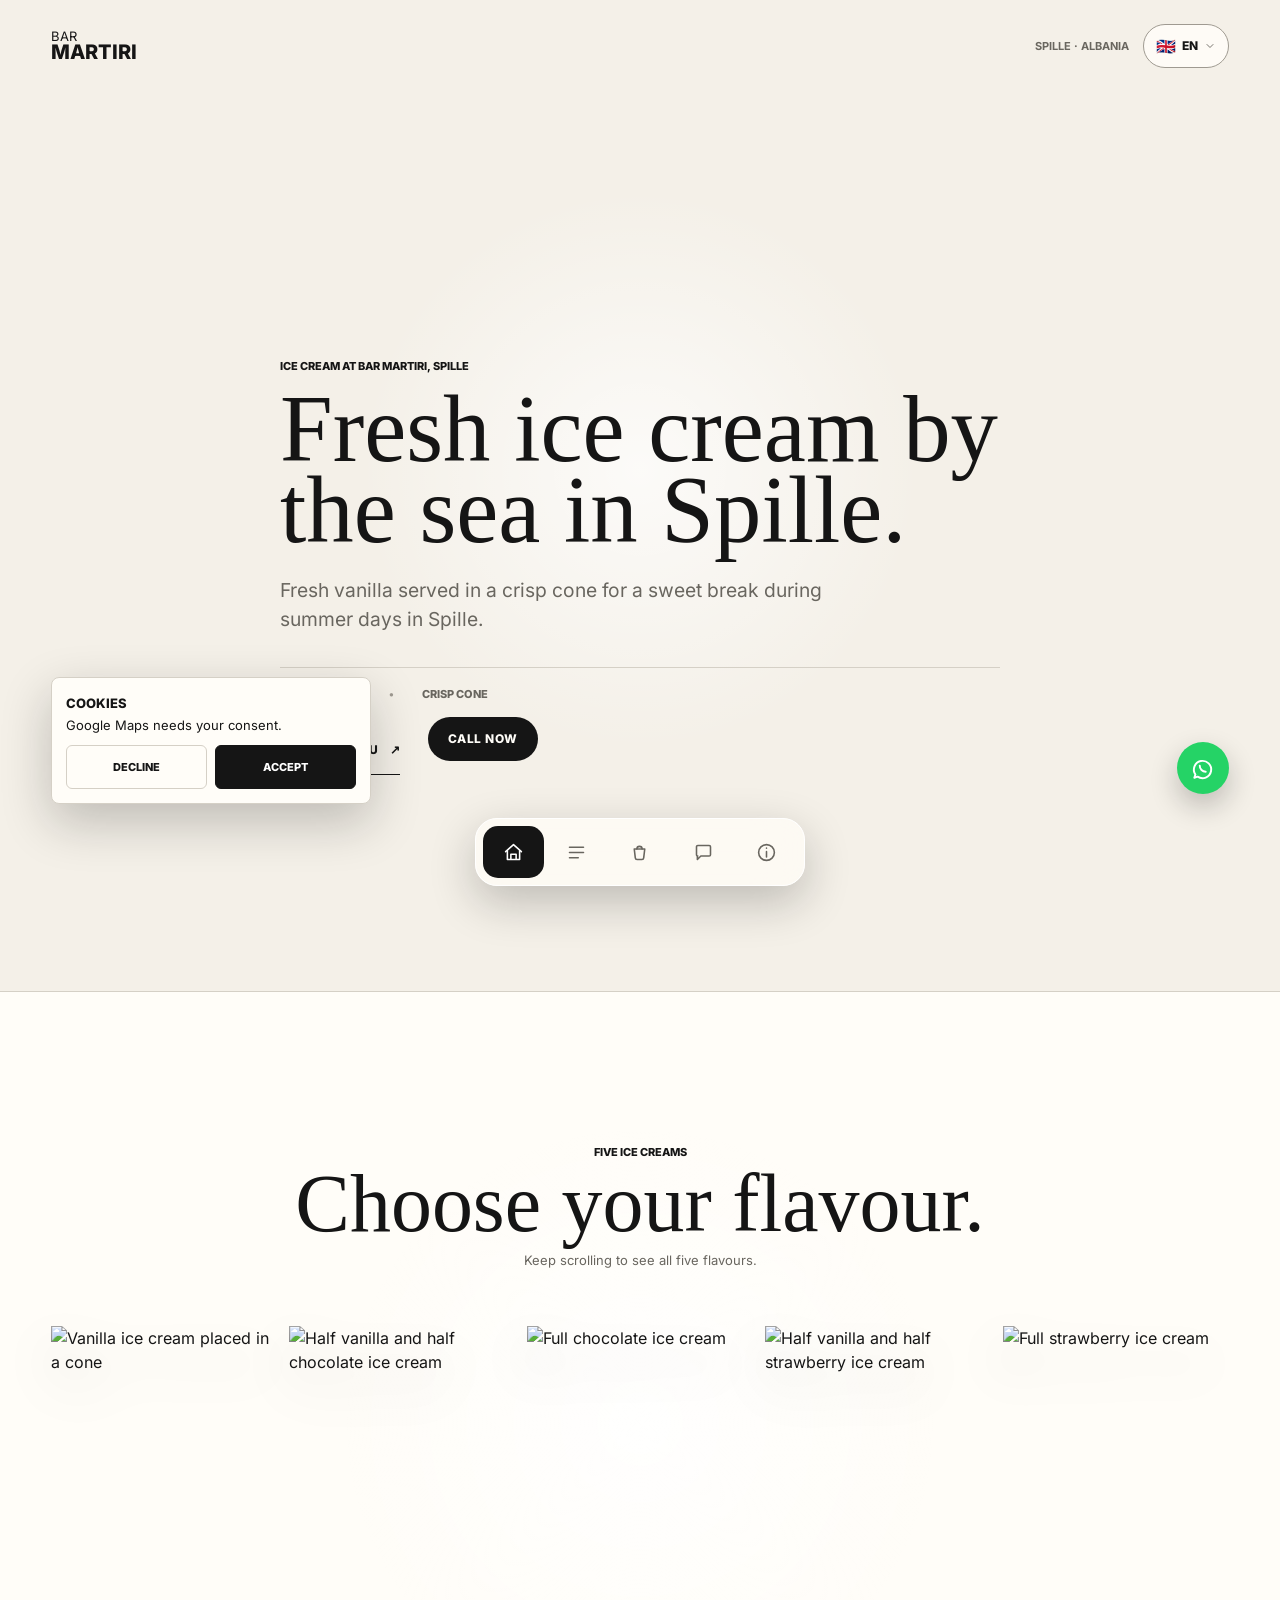
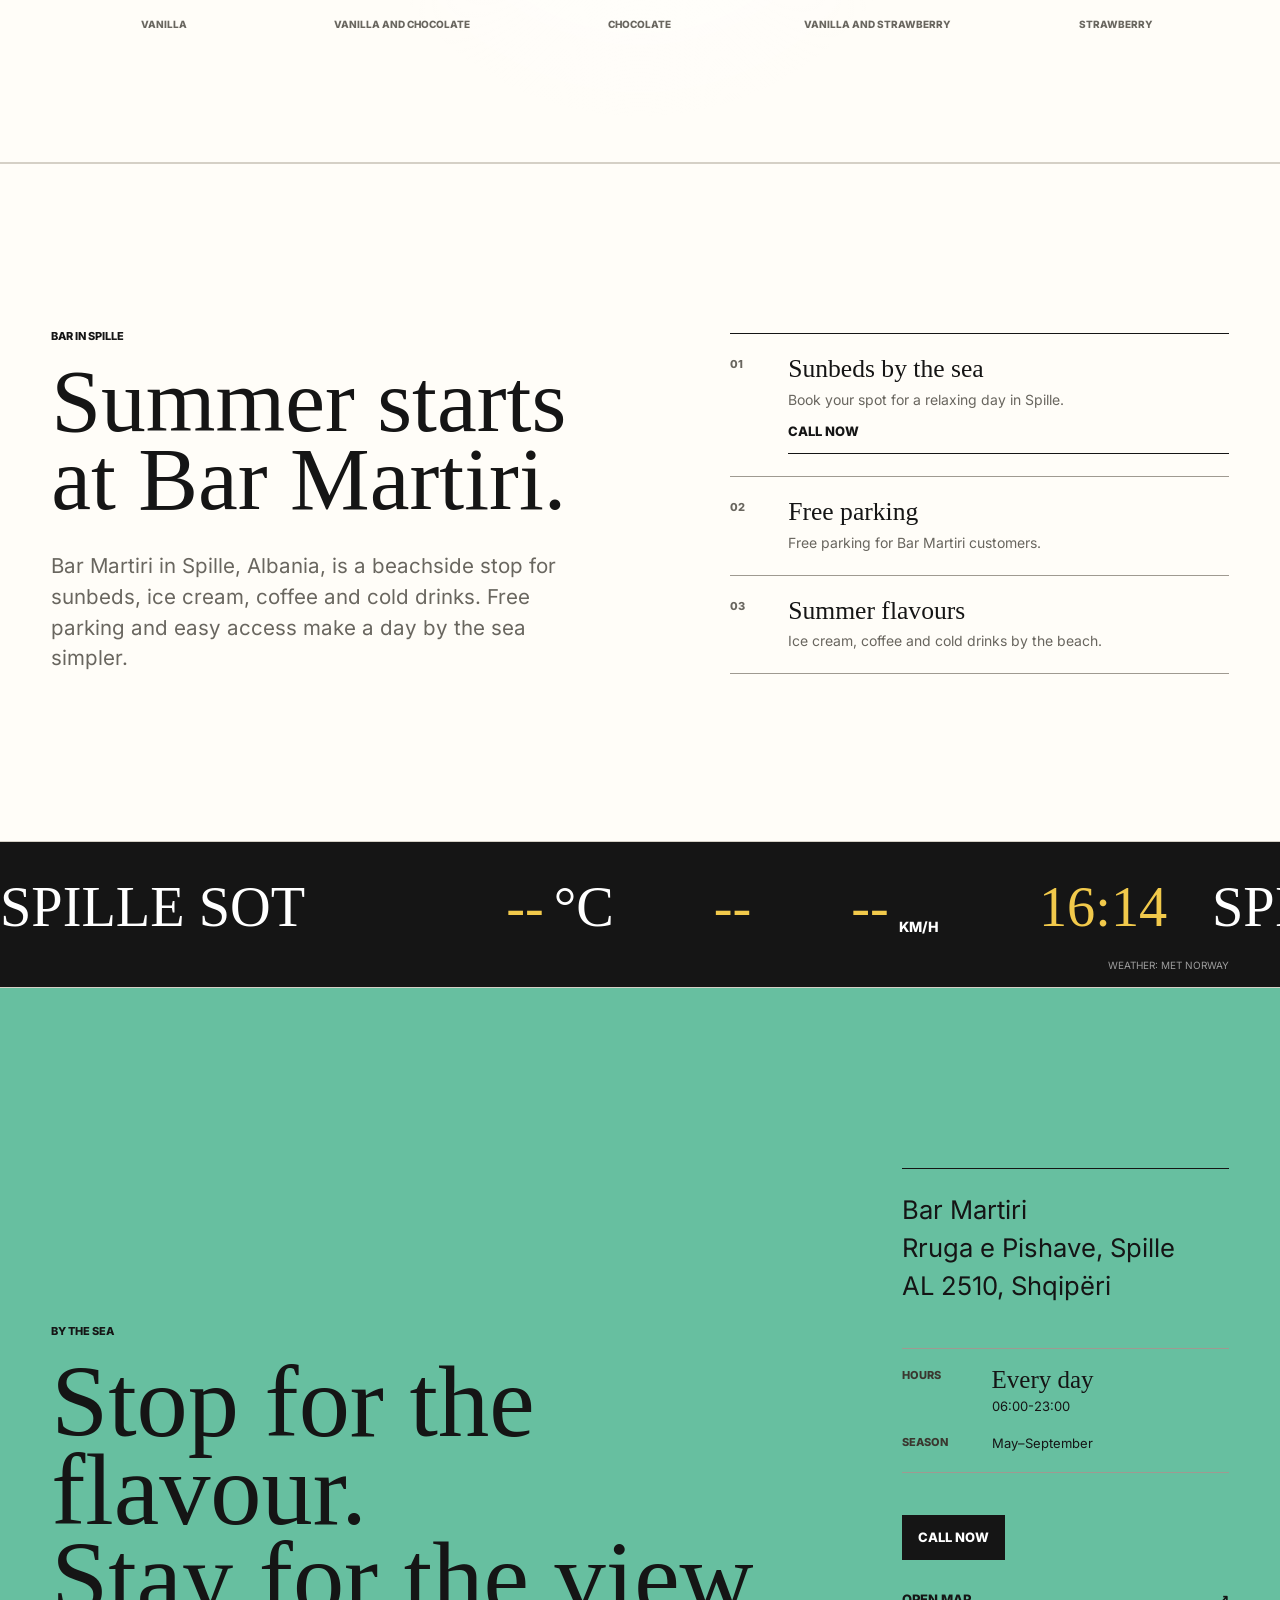
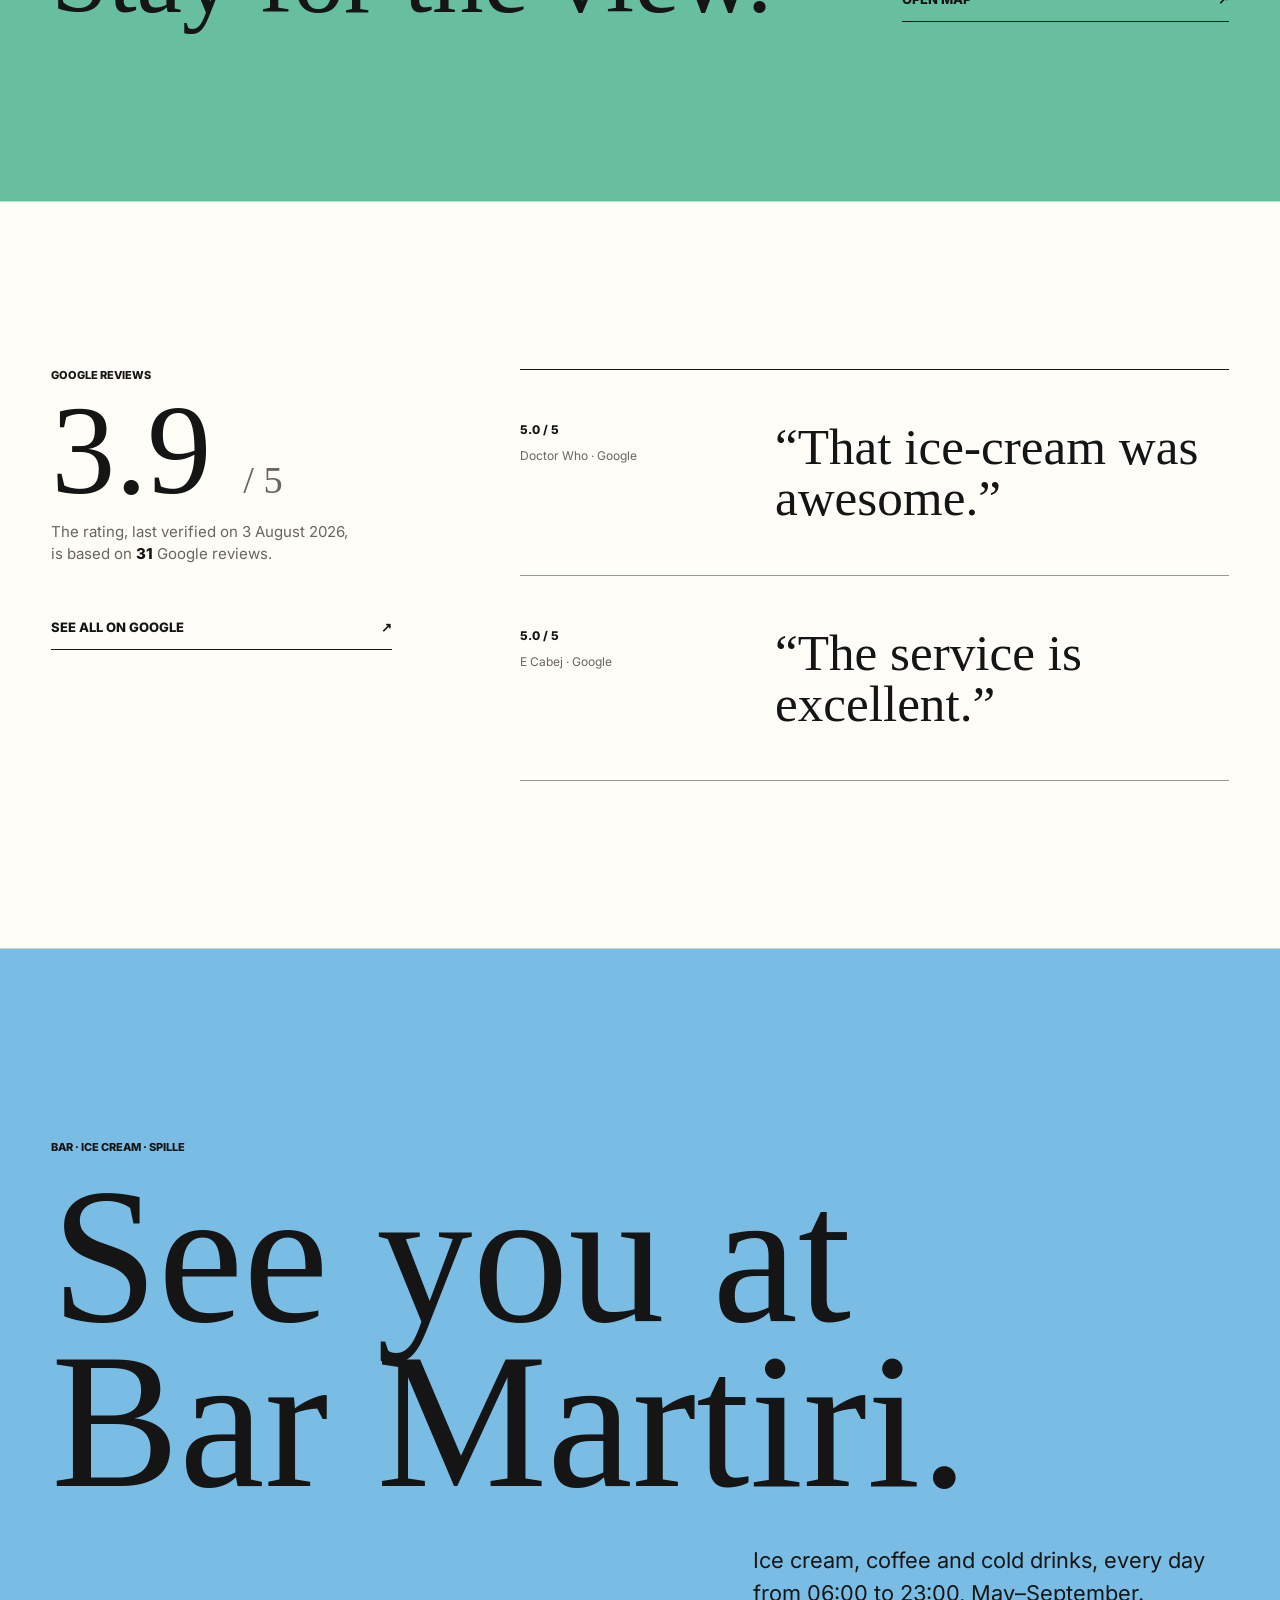
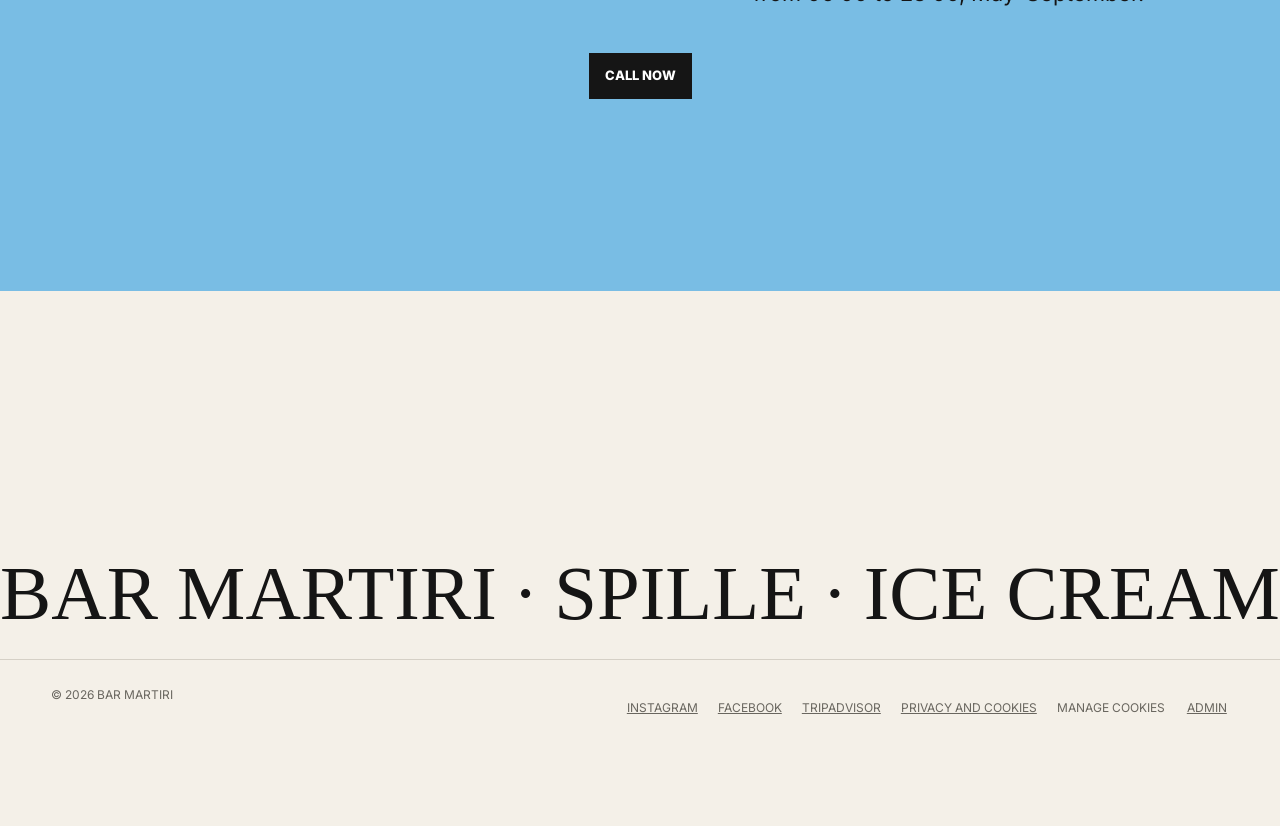
==== en/index.html @ a8c9988c "Name the place in the H1, keep your place on language switch, ship Inter Four small things, one of t" ====
<!doctype html>
<html lang="en-GB" data-initial-language="en">
  <head>
    <base href="/">
    <meta charset="utf-8">
    <meta name="viewport" content="width=device-width, initial-scale=1">
    <meta name="theme-color" content="#f4f0e8">
    <meta name="color-scheme" content="light">
    <link rel="icon" href="/favicon.ico" sizes="48x48">
    <link rel="icon" href="assets/optimized/favicon-96.png" type="image/png" sizes="96x96">
    <link rel="apple-touch-icon" href="assets/optimized/apple-touch-icon.png">
    <link rel="manifest" href="/manifest.json">
    <meta name="mobile-web-app-capable" content="yes">
    <meta name="apple-mobile-web-app-capable" content="yes">
    <meta name="apple-mobile-web-app-status-bar-style" content="default">
    <meta name="apple-mobile-web-app-title" content="Bar Martiri">
    <link rel="preconnect" href="https://uctomzwdnfldhoipzepp.supabase.co" crossorigin>
    <link rel="dns-prefetch" href="//uctomzwdnfldhoipzepp.supabase.co">
    <meta
      name="description"
      content="Bar Martiri in Spille, Albania: sunbeds, free parking, ice cream, coffee and cold drinks by the sea."
    >
    <meta name="robots" content="index, follow, max-image-preview:large, max-snippet:-1, max-video-preview:-1">
    <meta name="googlebot" content="index, follow, max-image-preview:large, max-snippet:-1, max-video-preview:-1">
    <meta name="google-site-verification" content="CBHHMRCadehWa9si7RLHZfeMc-aPTDZhX7TYjbivHIA">
    <meta name="geo.placename" content="Spille, Shqipëri">
    <meta name="geo.position" content="41.096561;19.458296">
    <meta name="ICBM" content="41.096561, 19.458296">
    <link rel="canonical" href="https://www.barmartiri.com/en/">
    <link rel="alternate" hreflang="sq-AL" href="https://www.barmartiri.com/">
    <link rel="alternate" hreflang="it-IT" href="https://www.barmartiri.com/it/">
    <link rel="alternate" hreflang="en-GB" href="https://www.barmartiri.com/en/">
    <link rel="alternate" hreflang="x-default" href="https://www.barmartiri.com/">

    <meta property="og:type" content="website">
    <meta property="og:locale" content="en_GB">
    <meta property="og:locale:alternate" content="sq_AL">
    <meta property="og:locale:alternate" content="it_IT">
    <meta property="og:site_name" content="Bar Martiri">
    <meta property="og:title" content="Bar Martiri Spille | Ice Cream & Sunbeds by the Sea">
    <meta
      property="og:description"
      content="Sunbeds, free parking, ice cream, coffee and cold drinks by the sea in Spille, Albania."
    >
    <meta property="og:url" content="https://www.barmartiri.com/en/">
    <meta property="og:image" content="https://www.barmartiri.com/assets/optimized/bar-martiri-spille-social.jpg">
    <meta property="og:image:width" content="1200">
    <meta property="og:image:height" content="630">
    <meta property="og:image:alt" content="Bar Martiri in Spille, Albania">
    <meta name="twitter:card" content="summary_large_image">
    <meta name="twitter:title" content="Bar Martiri Spille | Ice Cream & Sunbeds by the Sea">
    <meta
      name="twitter:description"
      content="Sunbeds, free parking, ice cream, coffee and cold drinks by the sea in Spille, Albania."
    >
    <meta name="twitter:image" content="https://www.barmartiri.com/assets/optimized/bar-martiri-spille-social.jpg">

    <title>Bar Martiri Spille | Ice Cream & Sunbeds by the Sea</title>
    <!-- openingHoursSpecification.validFrom/validThrough cover the beach season; update both dates each year. -->
    <script type="application/ld+json">
      {
        "@context": "https://schema.org",
        "@graph": [
          {
            "@type": "WebSite",
            "@id": "https://www.barmartiri.com/#website",
            "url": "https://www.barmartiri.com/",
            "name": "Bar Martiri",
            "alternateName": "Bar Martiri Spille",
            "inLanguage": "sq-AL",
            "publisher": {
              "@id": "https://www.barmartiri.com/#business"
            }
          },
          {
            "@type": "WebPage",
            "@id": "https://www.barmartiri.com/en/#webpage",
            "url": "https://www.barmartiri.com/en/",
            "name": "Bar Martiri Spille | Ice Cream & Sunbeds by the Sea",
            "description": "Bar Martiri in Spille, Albania: sunbeds, free parking, ice cream, coffee and cold drinks by the sea.",
            "inLanguage": "en-GB",
            "isPartOf": { "@id": "https://www.barmartiri.com/#website" },
            "about": { "@id": "https://www.barmartiri.com/#business" },
            "primaryImageOfPage": {
              "@type": "ImageObject",
              "url": "https://www.barmartiri.com/assets/optimized/bar-martiri-spille-social.jpg",
              "width": 1200,
              "height": 630
            }
          },
          {
            "@type": ["BarOrPub", "IceCreamShop"],
            "@id": "https://www.barmartiri.com/#business",
            "name": "Bar Martiri",
            "alternateName": "Bar Martiri Spille",
            "url": "https://www.barmartiri.com/",
            "description": "Beachside bar in Spille with sunbeds, free parking, ice cream, coffee and cold drinks.",
            "telephone": "+355696116063",
            "menu": "https://www.barmartiri.com/#menu",
            "priceRange": "80–700 ALL",
            "currenciesAccepted": "ALL",
            "servesCuisine": ["Ice Cream","Coffee","Drinks"],
            "image": [
              "https://www.barmartiri.com/assets/optimized/bar-martiri-spille-social.jpg",
              "https://www.barmartiri.com/assets/optimized/ice-cream-cone.webp"
            ],
            "address": {
              "@type": "PostalAddress",
              "streetAddress": "Rruga e Pishave",
              "addressLocality": "Spille",
              "postalCode": "2510",
              "addressCountry": "AL"
            },
            "geo": {
              "@type": "GeoCoordinates",
              "latitude": 41.096561,
              "longitude": 19.458296
            },
            "openingHoursSpecification": {
              "@type": "OpeningHoursSpecification",
              "dayOfWeek": [
                "https://schema.org/Monday",
                "https://schema.org/Tuesday",
                "https://schema.org/Wednesday",
                "https://schema.org/Thursday",
                "https://schema.org/Friday",
                "https://schema.org/Saturday",
                "https://schema.org/Sunday"
              ],
              "opens": "06:00",
              "closes": "23:00",
              "validFrom": "2026-05-01",
              "validThrough": "2026-09-30"
            },
            "hasMap": "https://www.google.com/maps?cid=9586786820905063779",
            "sameAs": [
              "https://www.instagram.com/barmartiri/",
              "https://www.facebook.com/MartiriBeach/",
              "https://www.tripadvisor.com/Restaurant_Review-g19102012-d34595569-Reviews-Bar_Martiri-Spille_Tirana_County.html",
              "https://www.google.com/maps?cid=9586786820905063779"
            ],
            "areaServed": [
              {
                "@type": "Place",
                "name": "Spille, Shqipëri"
              },
              {
                "@type": "Country",
                "name": "Shqipëri"
              }
            ],
            "amenityFeature": [
              {
                "@type": "LocationFeatureSpecification",
                "name": "Sunbeds by the sea",
                "value": true
              },
              {
                "@type": "LocationFeatureSpecification",
                "name": "Free parking",
                "value": true
              },
              {
                "@type": "LocationFeatureSpecification",
                "name": "Easy access from Rruga e Pishave",
                "value": true
              }
            ]
          }
        ]
      }
    </script>
    <link rel="stylesheet" href="styles.css?v=20260824-1">
  </head>
  <body>
    <a class="skip-link" href="/en/#main">Skip to content</a>

    <header class="site-header" aria-label="Site header">
      <a class="wordmark" href="/en/#home" aria-label="Bar Martiri, home page">
        <span>Bar</span>
        <strong>Martiri</strong>
      </a>
      <div class="header-tools">
        <p class="place-mark">Spille · Albania</p>
        <div class="language-switcher" data-language-switcher>
          <button type="button" class="language-toggle" data-language-toggle aria-haspopup="listbox" aria-expanded="false" aria-label="Change language">
            <span class="language-flag" data-language-flag aria-hidden="true"></span>
            <span data-language-code></span>
            <svg class="language-chevron" aria-hidden="true" viewBox="0 0 24 24"><path d="m6 9 6 6 6-6"></path></svg>
          </button>
          <div class="language-menu" data-language-menu role="listbox" hidden>
            <button type="button" role="option" data-language-switch="sq" aria-pressed="true">
              <span class="language-flag" aria-hidden="true">🇦🇱</span>Shqip
            </button>
            <button type="button" role="option" data-language-switch="it" aria-pressed="false">
              <span class="language-flag" aria-hidden="true">🇮🇹</span>Italiano
            </button>
            <button type="button" role="option" data-language-switch="en" aria-pressed="false">
              <span class="language-flag" aria-hidden="true">🇬🇧</span>English
            </button>
          </div>
        </div>
      </div>
    </header>

    <main id="main">
      <section class="hero-section" id="home" aria-labelledby="story-title">
        <div class="hero-copy">
          <p class="eyebrow">Ice cream at Bar Martiri, Spille</p>
          <h1 id="story-title">Fresh ice cream by the sea in Spille.</h1>
          <p class="hero-lede">
            Fresh vanilla served in a crisp cone for a sweet break during summer days in Spille.
          </p>
          <div class="hero-details" aria-label="Ice cream information">
            <span>Served fresh</span>
            <span>Crisp cone</span>
          </div>
          <div class="hero-actions">
            <button class="hero-menu-link" type="button" data-hero-menu>
              View the menu <span aria-hidden="true">↗</span>
            </button>
            <a class="hero-call-link" href="tel:+355696116063">Call now</a>
          </div>
          <figure class="hero-figure" data-hero-photo hidden></figure>
        </div>
      </section>

      <section class="flavor-story" aria-labelledby="flavor-story-title">
        <div class="flavor-stage">
          <header class="flavor-intro">
            <p class="eyebrow">Five ice creams</p>
            <h2 id="flavor-story-title">Choose your flavour.</h2>
            <p>Keep scrolling to see all five flavours.</p>
          </header>

          <div class="flavor-lineup" aria-label="Ice cream flavours">
            <figure class="flavor-card" data-flavor-card>
              <img
                src="assets/optimized/ice-cream-cone.webp"
                alt="Vanilla ice cream placed in a cone"
                width="560"
                height="700"
                loading="lazy"
                decoding="async"
              >
              <figcaption>Vanilla</figcaption>
            </figure>
            <figure class="flavor-card" data-flavor-card>
              <img
                src="assets/optimized/vanilla-chocolate-cone.webp"
                alt="Half vanilla and half chocolate ice cream"
                width="560"
                height="700"
                loading="lazy"
                decoding="async"
              >
              <figcaption>Vanilla and chocolate</figcaption>
            </figure>
            <figure class="flavor-card" data-flavor-card>
              <img
                src="assets/optimized/chocolate-cone.webp"
                alt="Full chocolate ice cream"
                width="560"
                height="700"
                loading="lazy"
                decoding="async"
              >
              <figcaption>Chocolate</figcaption>
            </figure>
            <figure class="flavor-card" data-flavor-card>
              <img
                src="assets/optimized/vanilla-pink-cone.webp"
                alt="Half vanilla and half strawberry ice cream"
                width="560"
                height="700"
                loading="lazy"
                decoding="async"
              >
              <figcaption>Vanilla and strawberry</figcaption>
            </figure>
            <figure class="flavor-card" data-flavor-card>
              <img
                src="assets/optimized/pink-cone.webp"
                alt="Full strawberry ice cream"
                width="560"
                height="700"
                loading="lazy"
                decoding="async"
              >
              <figcaption>Strawberry</figcaption>
            </figure>
          </div>

          <div class="flavor-progress" aria-hidden="true">
            <span data-flavor-progress></span>
          </div>
          <p class="flavor-cue" aria-hidden="true">Keep scrolling</p>
        </div>
      </section>

      <section class="search-intro" aria-labelledby="search-intro-title">
        <div class="search-intro-copy">
          <p class="eyebrow">Bar in Spille</p>
          <h2 id="search-intro-title">Summer starts at Bar Martiri.</h2>
          <p>
            Bar Martiri in Spille, Albania, is a beachside stop for sunbeds, ice cream, coffee and cold drinks. Free parking and easy access make a day by the sea simpler.
          </p>
        </div>
        <ul class="search-intro-features" aria-label="Bar Martiri services">
          <li>
            <span>01</span>
            <div>
              <strong>Sunbeds by the sea</strong>
              <p>Book your spot for a relaxing day in Spille.</p>
              <a class="text-link" href="tel:+355696116063">Call now</a>
              <p class="service-price" data-sunbed-price hidden></p>
            </div>
          </li>
          <li>
            <span>02</span>
            <div>
              <strong>Free parking</strong>
              <p>Free parking for Bar Martiri customers.</p>
            </div>
          </li>
          <li>
            <span>03</span>
            <div>
              <strong>Summer flavours</strong>
              <p>Ice cream, coffee and cold drinks by the beach.</p>
            </div>
          </li>
        </ul>
      </section>

      <section class="spille-today" aria-labelledby="spille-today-title" data-spille-dashboard>
        <svg class="weather-icon-defs" aria-hidden="true">
          <symbol id="weather-icon-sun" viewBox="0 0 24 24">
            <circle cx="12" cy="12" r="4"></circle>
            <path d="M12 2v2M12 20v2M4.93 4.93l1.42 1.42M17.66 17.66l1.41 1.41M2 12h2M20 12h2M4.93 19.07l1.42-1.41M17.66 6.34l1.41-1.41"></path>
          </symbol>
          <symbol id="weather-icon-moon" viewBox="0 0 24 24">
            <path d="M21 12.79A9 9 0 1 1 11.21 3 7 7 0 0 0 21 12.79Z"></path>
          </symbol>
          <symbol id="weather-icon-cloud" viewBox="0 0 24 24">
            <path d="M17.5 19H9a7 7 0 1 1 6.71-9H17.5a4.5 4.5 0 1 1 0 9Z"></path>
          </symbol>
          <symbol id="weather-icon-rain" viewBox="0 0 24 24">
            <path d="M16 13a4 4 0 1 0-1.7-7.6A6 6 0 1 0 6 16h10"></path>
            <path d="m8 19-1 2M12 19l-1 2M16 19l-1 2"></path>
          </symbol>
          <symbol id="weather-icon-storm" viewBox="0 0 24 24">
            <path d="M16 13a4 4 0 1 0-1.7-7.6A6 6 0 1 0 6 16h10"></path>
            <path d="m13 16-3 4h4l-3 3"></path>
          </symbol>
          <symbol id="weather-icon-thermometer" viewBox="0 0 24 24">
            <path d="M14 4a2 2 0 0 0-4 0v8.76a4 4 0 1 0 4 0Z"></path>
            <path d="M12 9v7"></path>
          </symbol>
          <symbol id="weather-icon-wind" viewBox="0 0 24 24">
            <path d="M3 8h10a3 3 0 1 0-3-3M4 12h14a3 3 0 1 1-3 3M3 16h7"></path>
          </symbol>
          <symbol id="weather-icon-sunset" viewBox="0 0 24 24">
            <path d="M12 10V2M4.93 4.93l1.42 1.42M2 12h2M20 12h2M17.66 6.34l1.41-1.41M22 18H2M16 18a4 4 0 0 0-8 0M5 22h14"></path>
          </symbol>
        </svg>
        <h2 class="sr-only" id="spille-today-title">Spille today</h2>
        <p class="sr-only" data-weather-summary aria-live="polite">Loading the latest conditions.</p>
        <div class="weather-ticker" aria-hidden="true">
          <div class="weather-ticker-track">
            <span class="weather-ticker-set">
              <strong>SPILLE SOT</strong>
              <span class="ticker-reading ticker-condition">
                <svg class="ticker-icon"><use href="/en/#weather-icon-sun" data-ticker-condition-use></use></svg>
              </span>
              <span class="ticker-reading">
                <svg class="ticker-icon"><use href="/en/#weather-icon-thermometer"></use></svg>
                <b data-ticker-temp>--</b>°C
              </span>
              <span class="ticker-reading">
                <svg class="ticker-icon"><use href="/en/#weather-icon-sun"></use></svg>
                <b data-ticker-uv>--</b>
              </span>
              <span class="ticker-reading">
                <svg class="ticker-icon"><use href="/en/#weather-icon-wind"></use></svg>
                <b data-ticker-wind>--</b><small>km/h</small>
              </span>
              <span class="ticker-reading">
                <svg class="ticker-icon ticker-icon--sunset"><use href="/en/#weather-icon-sunset"></use></svg>
                <b data-ticker-sunset>--:--</b>
              </span>
            </span>
            <span class="weather-ticker-set">
              <strong>SPILLE SOT</strong>
              <span class="ticker-reading ticker-condition">
                <svg class="ticker-icon"><use href="/en/#weather-icon-sun" data-ticker-condition-use></use></svg>
              </span>
              <span class="ticker-reading">
                <svg class="ticker-icon"><use href="/en/#weather-icon-thermometer"></use></svg>
                <b data-ticker-temp>--</b>°C
              </span>
              <span class="ticker-reading">
                <svg class="ticker-icon"><use href="/en/#weather-icon-sun"></use></svg>
                <b data-ticker-uv>--</b>
              </span>
              <span class="ticker-reading">
                <svg class="ticker-icon"><use href="/en/#weather-icon-wind"></use></svg>
                <b data-ticker-wind>--</b><small>km/h</small>
              </span>
              <span class="ticker-reading">
                <svg class="ticker-icon ticker-icon--sunset"><use href="/en/#weather-icon-sunset"></use></svg>
                <b data-ticker-sunset>--:--</b>
              </span>
            </span>
          </div>
        </div>
        <a class="weather-credit" href="https://www.met.no/en" target="_blank" rel="noreferrer">
          Weather: MET Norway
        </a>
      </section>

      <section class="visit-section" id="location" aria-labelledby="visit-title">
        <div class="visit-copy">
          <p class="eyebrow">By the sea</p>
          <h2 id="visit-title">Stop for the flavour.<br>Stay for the view.</h2>
        </div>
        <div class="visit-details">
          <p>Bar Martiri<br>Rruga e Pishave, Spille<br>AL 2510, Shqipëri</p>
          <dl class="visit-hours">
            <dt>Hours</dt>
            <dd>
              <strong>Every day</strong>
              <span><time datetime="06:00">06:00</time>-<time datetime="23:00">23:00</time></span>
            </dd>
            <dt>Season</dt>
            <dd><span>May–September</span></dd>
          </dl>
          <a class="primary-link visit-call" href="tel:+355696116063">Call now</a>
          <a
            class="text-link"
            href="https://www.google.com/maps/search/?api=1&amp;query=Bar%20Martiri%2C%20Rruga%20e%20Pishave%20Spille%20AL%202510%2C%20Rruga%20e%20Pishave%2C%20Spille%2C%20Shqip%C3%ABri"
            target="_blank"
            rel="noreferrer"
          >
            Open map
            <span aria-hidden="true">↗</span>
          </a>
        </div>
      </section>

      <section class="reviews-section" id="reviews" aria-labelledby="reviews-title">
        <div class="reviews-summary">
          <p class="eyebrow">Google Reviews</p>
          <h2 id="reviews-title"><span data-review-rating>3.9</span> <small>/ 5</small></h2>
          <p data-review-copy>The rating, last verified on 3 August 2026, is based on <strong data-review-count>31</strong> Google reviews.</p>
          <a
            class="text-link"
            href="https://www.google.com/maps?cid=9586786820905063779"
            target="_blank"
            rel="noreferrer"
          >
            See all on Google
            <span aria-hidden="true">↗</span>
          </a>
        </div>
        <div class="reviews-list">
          <article class="review-row">
            <div class="review-meta">
              <span class="review-rating" aria-label="5 out of 5">5.0 / 5</span>
              <p>Doctor Who · Google</p>
            </div>
            <blockquote lang="en">“That ice-cream was awesome.”</blockquote>
          </article>
          <article class="review-row">
            <div class="review-meta">
              <span class="review-rating" aria-label="5 out of 5">5.0 / 5</span>
              <p>E Cabej · Google</p>
            </div>
            <blockquote lang="en">“The service is excellent.”</blockquote>
          </article>
        </div>
      </section>

      <section class="story-section" id="story" aria-labelledby="story-section-title" data-story-section hidden>
        <p class="eyebrow" data-i18n-dynamic="storyEyebrow">Rreth Nesh</p>
        <h2 id="story-section-title" data-story-title></h2>
        <p class="story-body" data-story-body></p>
      </section>

      <section class="gallery-section" id="gallery" aria-labelledby="gallery-title" data-gallery-section hidden>
        <p class="eyebrow">Bar Martiri</p>
        <h2 id="gallery-title">Gallery</h2>
        <div class="gallery-grid" data-gallery-grid></div>
      </section>

      <section class="closing-section" id="information" aria-labelledby="closing-title">
        <p class="eyebrow">Bar · Ice Cream · Spille</p>
        <h2 id="closing-title">See you at<br>Bar Martiri.</h2>
        <p class="closing-note">Ice cream, coffee and cold drinks, every day from 06:00 to 23:00, May–September.</p>
        <div class="closing-actions">
          <a class="primary-link" href="tel:+355696116063">Call now</a>
        </div>
      </section>
    </main>

    <footer class="site-footer">
      <div class="footer-marquee" aria-hidden="true">
        <span>BAR MARTIRI · SPILLE · ICE CREAM · COFFEE · SEA · </span>
        <span>BAR MARTIRI · SPILLE · ICE CREAM · COFFEE · SEA · </span>
      </div>
      <div class="footer-meta">
        <p>© <span data-current-year></span> Bar Martiri</p>
        <nav class="footer-links" aria-label="Other links">
          <a href="https://www.instagram.com/barmartiri/" target="_blank" rel="noreferrer">Instagram</a>
          <a href="https://www.facebook.com/MartiriBeach/" target="_blank" rel="noreferrer">Facebook</a>
          <a href="https://www.tripadvisor.com/Restaurant_Review-g19102012-d34595569-Reviews-Bar_Martiri-Spille_Tirana_County.html" target="_blank" rel="noreferrer">Tripadvisor</a>
          <a href="/en/privacy">Privacy and cookies</a>
          <button type="button" data-cookie-settings>Manage cookies</button>
          <a href='/admin'>Admin</a>
        </nav>
      </div>
    </footer>

    <svg class="icon-sprite-defs" aria-hidden="true">
      <symbol id="category-icon-icecreams" viewBox="0 0 24 24">
        <path d="M9 10a3 3 0 0 1 6 0"></path>
        <path d="M9 10h6l-1.6 9.3a.9.9 0 0 1-.9.7h-.6a.9.9 0 0 1-.9-.7L9 10Z"></path>
      </symbol>
      <symbol id="category-icon-sodas" viewBox="0 0 24 24">
        <path d="M7 8h10l-1 12H8L7 8Z"></path>
        <path d="M6 8h12M15.5 8l2-4"></path>
      </symbol>
      <symbol id="category-icon-coffee" viewBox="0 0 24 24">
        <path d="M5 9h11v6a4 4 0 0 1-4 4H9a4 4 0 0 1-4-4V9Z"></path>
        <path d="M16 10.5h1.5a2.5 2.5 0 0 1 0 5H16"></path>
        <path d="M9 3.5c0 1-1 1-1 2M12.5 3.5c0 1-1 1-1 2"></path>
      </symbol>
      <symbol id="category-icon-beers" viewBox="0 0 24 24">
        <path d="M6 9c1-.9 2.4-.9 3 0h2c.6-.9 2-.9 3 0"></path>
        <path d="M6.3 9h8.4l-.9 9.3a1 1 0 0 1-1 .9H8.2a1 1 0 0 1-1-.9L6.3 9Z"></path>
        <path d="M14.7 10.5h1.8a2 2 0 0 1 2 2v2a2 2 0 0 1-2 2h-1.8"></path>
      </symbol>
      <symbol id="category-icon-cocktails" viewBox="0 0 24 24">
        <path d="M5 5h14l-7 8-7-8Z"></path>
        <path d="M12 13v6M8.5 19h7"></path>
      </symbol>
      <symbol id="category-icon-alcohol" viewBox="0 0 24 24">
        <path d="M10 3h4v3.2l1.5 2V19a2 2 0 0 1-2 2h-3a2 2 0 0 1-2-2V8.2L10 6.2V3Z"></path>
        <path d="M9 12.5h6"></path>
      </symbol>
    </svg>

    <div class="panel-layer" data-panel-layer hidden>
      <section
        class="dock-panel dock-panel--menu"
        id="menu"
        data-panel="menu"
        role="dialog"
        aria-modal="true"
        aria-labelledby="menu-title"
        hidden
      >
        <header class="panel-header">
          <div class="panel-title">
            <h2 id="menu-title">MENU</h2>
          </div>
          <div class="panel-tools">
            <div class="language-switcher panel-language-switcher" data-language-switcher>
              <button type="button" class="language-toggle" data-language-toggle aria-haspopup="listbox" aria-expanded="false" aria-label="Change language">
                <span class="language-flag" data-language-flag aria-hidden="true"></span>
                <span data-language-code></span>
                <svg class="language-chevron" aria-hidden="true" viewBox="0 0 24 24"><path d="m6 9 6 6 6-6"></path></svg>
              </button>
              <div class="language-menu" data-language-menu role="listbox" hidden>
                <button type="button" role="option" data-language-switch="sq" aria-pressed="true">
                  <span class="language-flag" aria-hidden="true">🇦🇱</span>Shqip
                </button>
                <button type="button" role="option" data-language-switch="it" aria-pressed="false">
                  <span class="language-flag" aria-hidden="true">🇮🇹</span>Italiano
                </button>
                <button type="button" role="option" data-language-switch="en" aria-pressed="false">
                  <span class="language-flag" aria-hidden="true">🇬🇧</span>English
                </button>
              </div>
            </div>
            <button class="icon-button" type="button" data-panel-close aria-label="Close menu">
              <svg aria-hidden="true" viewBox="0 0 24 24">
                <path d="M18 6 6 18M6 6l12 12"></path>
              </svg>
            </button>
          </div>
        </header>
        <div class="menu-controls">
          <div class="menu-toolbar">
            <label class="menu-search">
              <span class="sr-only">Search the menu</span>
              <svg aria-hidden="true" viewBox="0 0 24 24">
                <circle cx="11" cy="11" r="7"></circle>
                <path d="m16 16 5 5"></path>
              </svg>
              <input type="search" data-menu-search autocomplete="off" placeholder="Search for a product">
            </label>
          </div>
          <nav class="category-tabs" aria-label="Category mini menu" data-category-tabs></nav>
        </div>
        <div class="menu-catalog" id="menu-product-grid" data-product-grid aria-live="polite"></div>
        <p class="menu-status" data-menu-status role="status"></p>
      </section>

      <section
        class="dock-panel dock-panel--info"
        data-panel="info"
        role="dialog"
        aria-modal="true"
        aria-labelledby="info-panel-title"
        hidden
      >
        <header class="panel-header">
          <div class="panel-title">
            <p class="eyebrow">Information</p>
            <h2 id="info-panel-title">Bar Martiri</h2>
          </div>
          <div class="panel-tools">
            <div class="language-switcher panel-language-switcher" data-language-switcher>
              <button type="button" class="language-toggle" data-language-toggle aria-haspopup="listbox" aria-expanded="false" aria-label="Change language">
                <span class="language-flag" data-language-flag aria-hidden="true"></span>
                <span data-language-code></span>
                <svg class="language-chevron" aria-hidden="true" viewBox="0 0 24 24"><path d="m6 9 6 6 6-6"></path></svg>
              </button>
              <div class="language-menu" data-language-menu role="listbox" hidden>
                <button type="button" role="option" data-language-switch="sq" aria-pressed="true">
                  <span class="language-flag" aria-hidden="true">🇦🇱</span>Shqip
                </button>
                <button type="button" role="option" data-language-switch="it" aria-pressed="false">
                  <span class="language-flag" aria-hidden="true">🇮🇹</span>Italiano
                </button>
                <button type="button" role="option" data-language-switch="en" aria-pressed="false">
                  <span class="language-flag" aria-hidden="true">🇬🇧</span>English
                </button>
              </div>
            </div>
            <button class="icon-button" type="button" data-panel-close aria-label="Close information">
              <svg aria-hidden="true" viewBox="0 0 24 24">
                <path d="M18 6 6 18M6 6l12 12"></path>
              </svg>
            </button>
          </div>
        </header>
        <div class="info-page">
          <div class="info-intro">
            <p class="eyebrow">Your break in Spille</p>
            <h3>The sea, shade and everything you need for a relaxed day.</h3>
            <p>
              Bar Martiri is by the beach, with simple service and space to spend the day with family or friends.
            </p>
          </div>
          <div class="location-panel-body location-panel-body--embedded">
            <div class="map-embed" data-map-shell>
              <div class="map-placeholder" data-map-placeholder>
                <svg aria-hidden="true" viewBox="0 0 24 24">
                  <path d="M20 10c0 5-8 12-8 12S4 15 4 10a8 8 0 1 1 16 0Z"></path>
                  <circle cx="12" cy="10" r="2.5"></circle>
                </svg>
                <p>The map loads only when you request it.</p>
                <button class="secondary-button" type="button" data-load-map>Load Google Maps</button>
              </div>
              <iframe
                title="Map of Bar Martiri in Spille"
                data-src="https://www.google.com/maps?q=Bar%20Martiri%2C%20Rruga%20e%20Pishave%2C%20Spille%2C%20Shqip%C3%ABri&amp;output=embed"
                loading="lazy"
                referrerpolicy="no-referrer-when-downgrade"
                hidden
              ></iframe>
            </div>
            <div class="location-copy">
              <p class="eyebrow">Address</p>
              <h3>Bar Martiri<br>Rruga e Pishave, Spille<br>AL 2510, Shqipëri</h3>
              <a
                class="primary-link"
                href="https://www.google.com/maps/search/?api=1&amp;query=Bar%20Martiri%2C%20Rruga%20e%20Pishave%20Spille%20AL%202510%2C%20Rruga%20e%20Pishave%2C%20Spille%2C%20Shqip%C3%ABri"
                target="_blank"
                rel="noreferrer"
              >
                Get directions
                <span aria-hidden="true">↗</span>
              </a>
            </div>
          </div>
          <div class="info-feature-grid" aria-label="Bar Martiri services">
            <article>
              <span>01</span>
              <h4>Sunbeds</h4>
              <p>Book your place by the sea with one phone call.</p>
            </article>
            <article>
              <span>02</span>
              <h4>Free parking</h4>
              <p>Free parking for Bar Martiri customers.</p>
            </article>
            <article>
              <span>03</span>
              <h4>Easy access</h4>
              <p>Find us easily from Rruga e Pishave in Spille.</p>
            </article>
            <article>
              <span>04</span>
              <h4>Open every day</h4>
              <p>We welcome you from 06:00 to 23:00, May–September.</p>
            </article>
          </div>
          <div class="reservation-band">
            <div>
              <p class="eyebrow">Sunbed reservations</p>
              <h3>Book by phone</h3>
            </div>
            <a class="reservation-phone" href="tel:+355696116063">
              <span>Call now</span>
              <strong>+355 69 611 6063</strong>
            </a>
          </div>
          <div class="info-links">
            <a href="https://www.instagram.com/barmartiri/" target="_blank" rel="noreferrer">
              Instagram <strong>@barmartiri ↗</strong>
            </a>
            <a href="https://www.facebook.com/MartiriBeach/" target="_blank" rel="noreferrer">
              Facebook <strong>Bar Martiri ↗</strong>
            </a>
            <button type="button" data-cookie-settings>Cookie preferences</button>
          </div>
        </div>
      </section>

      <section
        class="dock-panel dock-panel--chat"
        data-panel="chat"
        role="dialog"
        aria-modal="true"
        aria-labelledby="chat-panel-title"
        hidden
      >
        <header class="panel-header">
          <div class="panel-title">
            <p class="eyebrow">Message Bar Martiri</p>
            <h2 id="chat-panel-title">Chat</h2>
          </div>
          <div class="panel-tools">
            <button class="icon-button" type="button" data-panel-close aria-label="Close chat">
              <svg aria-hidden="true" viewBox="0 0 24 24">
                <path d="M18 6 6 18M6 6l12 12"></path>
              </svg>
            </button>
          </div>
        </header>
        <div class="chat-page">
          <div class="chat-messages" data-chat-messages></div>
          <p class="chat-empty" data-chat-empty>Send us a message and we will reply as soon as we can.</p>
          <input class="chat-name-input" data-chat-name-input type="text" maxlength="80" placeholder="Your name (optional)" autocomplete="name">
          <form class="chat-composer" data-chat-form>
            <input type="text" name="message" maxlength="1000" placeholder="Write a message..." autocomplete="off" required>
            <button class="chat-composer-send" type="submit" aria-label="Send">
              <svg aria-hidden="true" viewBox="0 0 24 24"><path d="M4 12h16M13 5l7 7-7 7"></path></svg>
            </button>
          </form>
        </div>
      </section>

      <section
        class="dock-panel dock-panel--basket"
        data-panel="basket"
        role="dialog"
        aria-modal="true"
        aria-labelledby="basket-panel-title"
        hidden
      >
        <header class="panel-header">
          <div class="panel-title">
            <p class="eyebrow">Basket</p>
            <h2 id="basket-panel-title">Your order</h2>
          </div>
          <div class="panel-tools">
            <div class="language-switcher panel-language-switcher" data-language-switcher>
              <button type="button" class="language-toggle" data-language-toggle aria-haspopup="listbox" aria-expanded="false" aria-label="Change language">
                <span class="language-flag" data-language-flag aria-hidden="true"></span>
                <span data-language-code></span>
                <svg class="language-chevron" aria-hidden="true" viewBox="0 0 24 24"><path d="m6 9 6 6 6-6"></path></svg>
              </button>
              <div class="language-menu" data-language-menu role="listbox" hidden>
                <button type="button" role="option" data-language-switch="sq" aria-pressed="true">
                  <span class="language-flag" aria-hidden="true">🇦🇱</span>Shqip
                </button>
                <button type="button" role="option" data-language-switch="it" aria-pressed="false">
                  <span class="language-flag" aria-hidden="true">🇮🇹</span>Italiano
                </button>
                <button type="button" role="option" data-language-switch="en" aria-pressed="false">
                  <span class="language-flag" aria-hidden="true">🇬🇧</span>English
                </button>
              </div>
            </div>
            <button class="icon-button" type="button" data-panel-close aria-label="Close basket">
              <svg aria-hidden="true" viewBox="0 0 24 24">
                <path d="M18 6 6 18M6 6l12 12"></path>
              </svg>
            </button>
          </div>
        </header>
        <div class="basket-body">
          <div class="basket-items" data-basket-items></div>
          <p class="basket-empty" data-basket-empty>Your basket is empty.</p>

          <div class="basket-summary" data-basket-summary hidden>
            <div class="basket-total-row">
              <span>Total</span>
              <strong data-basket-total>0 ALL</strong>
            </div>

            <form class="basket-checkout-form" data-checkout-form>
              <label>
                Name
                <input name="name" type="text" required maxlength="80" autocomplete="name">
              </label>
              <label>
                Phone (optional)
                <input name="phone" type="tel" maxlength="30" autocomplete="tel">
              </label>
              <p class="basket-location-label">Where are you?</p>
              <div class="basket-location-row">
                <label>
                  Section
                  <select name="umbrellaSection" data-umbrella-section required>
                    <option value="A">A</option>
                    <option value="B">B</option>
                  </select>
                </label>
                <label>
                  Row
                  <select name="umbrellaRow" data-umbrella-row required></select>
                </label>
                <label>
                  Umbrella
                  <select name="umbrellaNumber" data-umbrella-number required></select>
                </label>
              </div>
              <label>
                Additional note (optional)
                <input name="note" type="text" maxlength="120">
              </label>
              <p class="form-error" data-checkout-error role="alert"></p>
              <button class="primary-button" type="submit" data-place-order>Place order</button>
            </form>
          </div>

          <div class="basket-status" data-basket-status hidden>
            <p class="basket-status-headline" data-basket-status-headline></p>
            <p class="basket-status-detail" data-basket-status-detail></p>
            <button class="secondary-button" type="button" data-basket-new-order hidden>New order</button>
          </div>
        </div>
      </section>
    </div>

    <aside
      class="cookie-banner"
      data-cookie-banner
      role="dialog"
      aria-labelledby="cookie-title"
      aria-describedby="cookie-description"
      hidden
    >
      <div>
        <p class="eyebrow" id="cookie-title">Cookies</p>
        <p id="cookie-description">Google Maps needs your consent.</p>
      </div>
      <div class="cookie-actions">
        <button class="cookie-button cookie-button--quiet" type="button" data-cookie-choice="essential">
          Decline
        </button>
        <button class="cookie-button" type="button" data-cookie-choice="all">Accept</button>
      </div>
    </aside>

    <a
      class="whatsapp-button"
      data-whatsapp-button
      href="https://wa.me/355696116063"
      target="_blank"
      rel="noreferrer"
      aria-label="Message us on WhatsApp"
      hidden
    >
      <svg aria-hidden="true" viewBox="0 0 24 24">
        <path d="M7 20 4 21l1-3a8 8 0 1 1 2 2Z"></path>
        <path d="M9 10c0 3 2.5 5.5 5.5 5.5"></path>
      </svg>
    </a>

    <nav class="bottom-dock" data-bottom-dock aria-label="Main navigation">
      <button
        class="dock-action is-active"
        type="button"
        data-dock-action="home"
        data-dock-label="Home"
        aria-label="Home"
        aria-pressed="true"
      >
        <svg aria-hidden="true" viewBox="0 0 24 24">
          <path d="m3 11 9-8 9 8"></path>
          <path d="M5 10v10h14V10M9 20v-6h6v6"></path>
        </svg>
        <span class="sr-only">Home</span>
      </button>
      <button
        class="dock-action"
        type="button"
        data-dock-action="menu"
        data-dock-label="MENU"
        aria-label="Open menu"
        aria-pressed="false"
      >
        <svg aria-hidden="true" viewBox="0 0 24 24">
          <path d="M4 6h16M4 12h16M4 18h10"></path>
        </svg>
        <span class="sr-only">MENU</span>
      </button>
      <button
        class="dock-action"
        type="button"
        data-dock-action="basket"
        data-dock-label="Basket"
        aria-label="Open basket"
        aria-pressed="false"
      >
        <svg aria-hidden="true" viewBox="0 0 24 24">
          <path d="M6 8h12l-1.2 10.2a2 2 0 0 1-2 1.8H9.2a2 2 0 0 1-2-1.8L6 8Z"></path>
          <path d="M9 8a3 3 0 0 1 6 0"></path>
        </svg>
        <span class="sr-only">Basket</span>
        <b class="dock-badge" data-basket-count hidden>0</b>
      </button>
      <button
        class="dock-action"
        type="button"
        data-dock-action="chat"
        data-dock-label="Chat"
        aria-label="Open chat with us"
        aria-pressed="false"
      >
        <svg aria-hidden="true" viewBox="0 0 24 24">
          <path d="M4 5.5A1.5 1.5 0 0 1 5.5 4h13A1.5 1.5 0 0 1 20 5.5v9a1.5 1.5 0 0 1-1.5 1.5H9l-4 4v-4H5.5A1.5 1.5 0 0 1 4 14.5Z"></path>
        </svg>
        <span class="sr-only">Chat</span>
        <b class="dock-badge" data-chat-unread hidden></b>
      </button>
      <button
        class="dock-action"
        type="button"
        data-dock-action="info"
        data-dock-label="Info"
        aria-label="Open information"
        aria-pressed="false"
      >
        <svg aria-hidden="true" viewBox="0 0 24 24">
          <circle cx="12" cy="12" r="9"></circle>
          <path d="M12 11v6M12 7h.01"></path>
        </svg>
        <span class="sr-only">Info</span>
      </button>
    </nav>

    <script defer src="supabase-config.js?v=20260809-2"></script>
    <script defer src="product-image-map.js?v=20260806-2"></script>
    <script defer src="menu-data.js?v=20260809-1"></script>
    <script defer src="script.js?v=20260824-1"></script>
    <script defer src="/vercel-analytics.js?v=20260808-1"></script>
  </body>
</html>
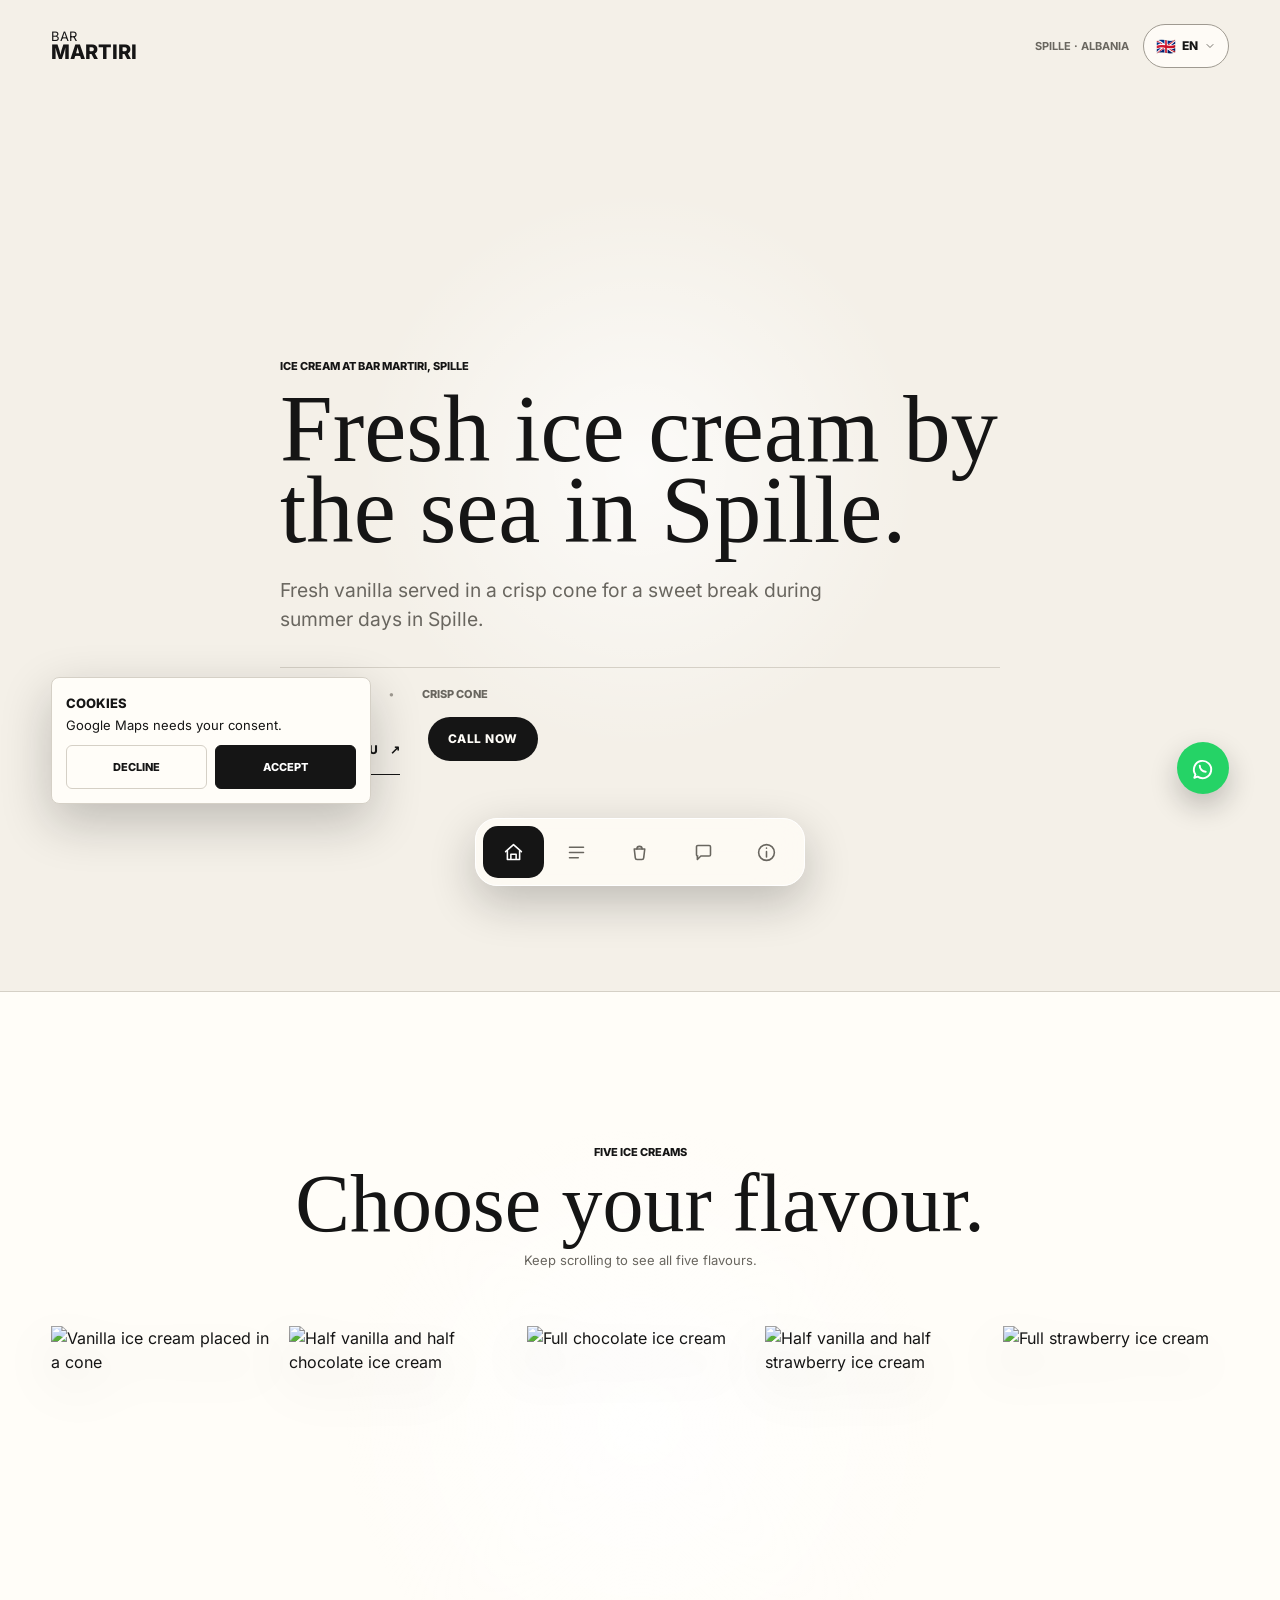
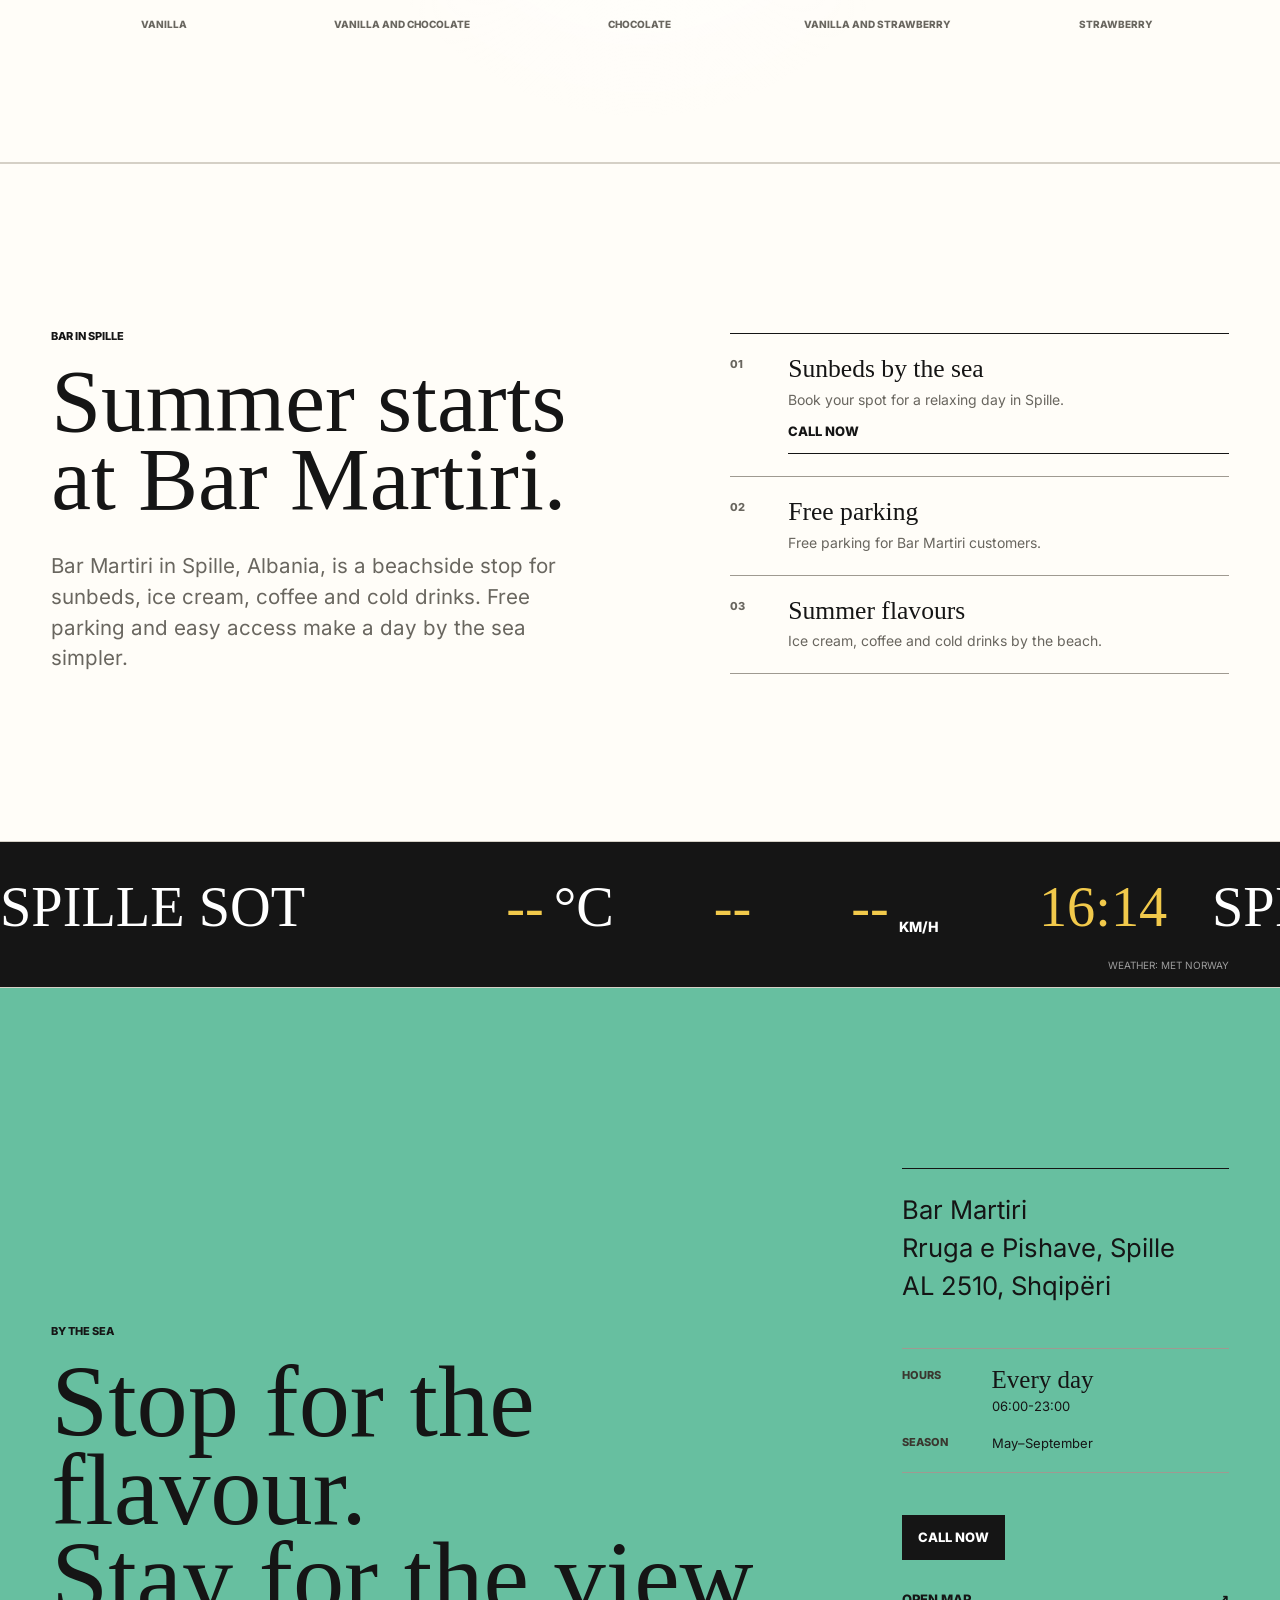
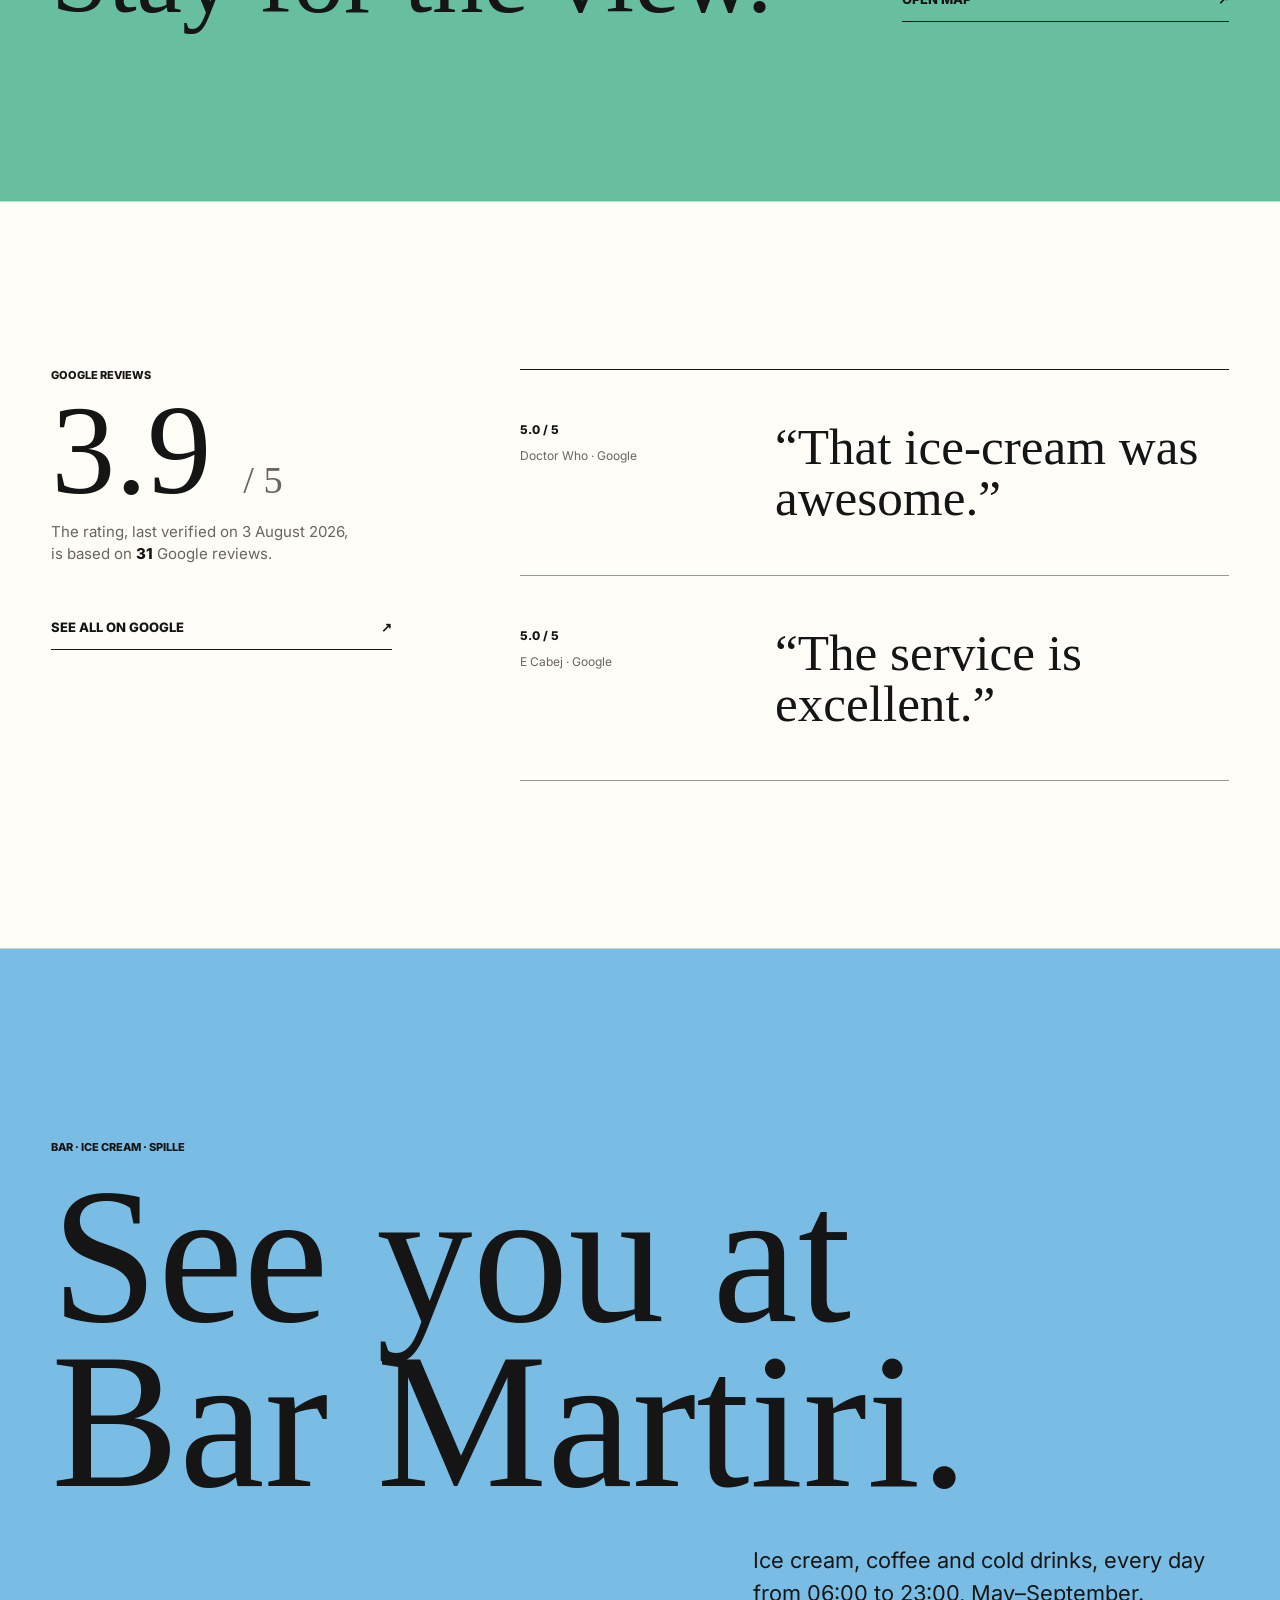
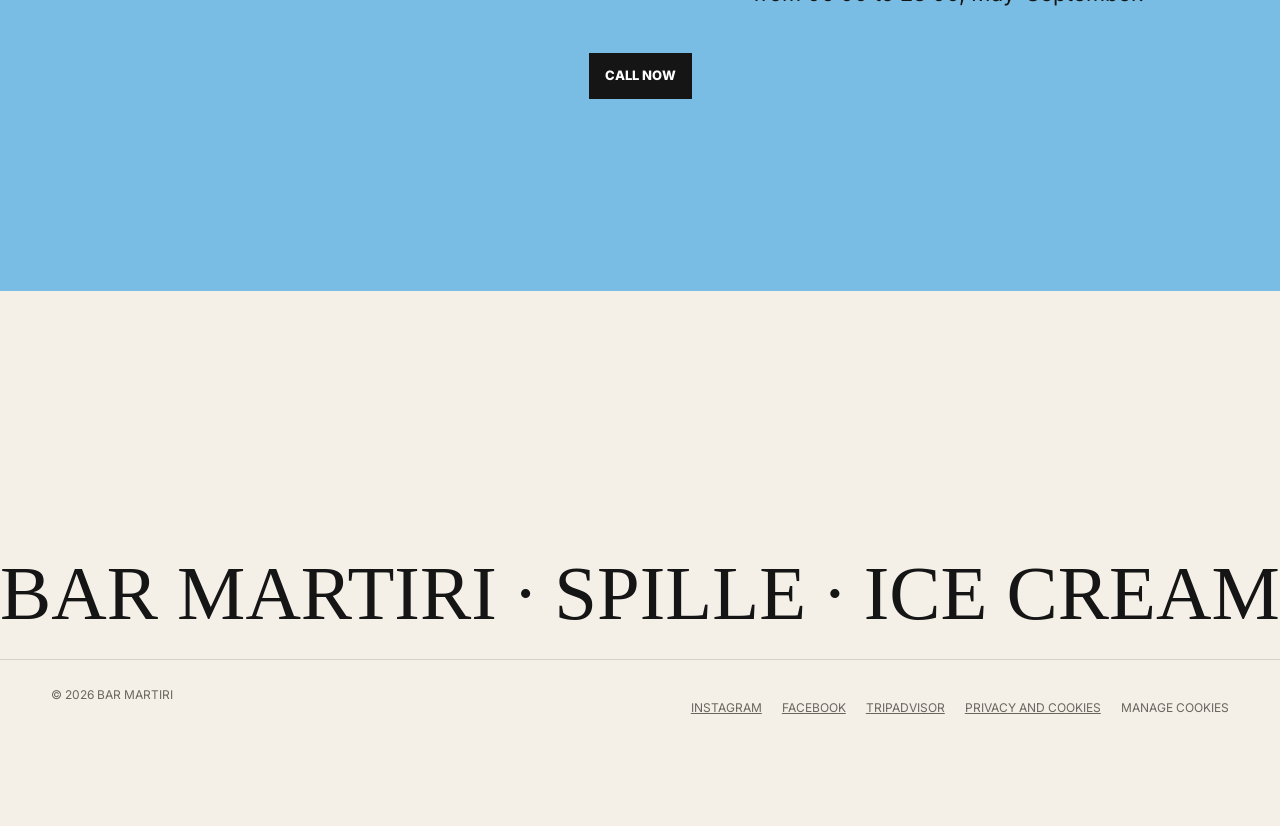
==== commit 132338db: "Stop the ordering flow sending food to the wrong umbrella The three lowest heuristic scores in the r" ====
--- a/en/index.html
+++ b/en/index.html
@@ -516,7 +516,6 @@
           <a href="https://www.tripadvisor.com/Restaurant_Review-g19102012-d34595569-Reviews-Bar_Martiri-Spille_Tirana_County.html" target="_blank" rel="noreferrer">Tripadvisor</a>
           <a href="/en/privacy">Privacy and cookies</a>
           <button type="button" data-cookie-settings>Manage cookies</button>
-          <a href='/admin'>Admin</a>
         </nav>
       </div>
     </footer>
@@ -603,7 +602,7 @@
           </div>
           <nav class="category-tabs" aria-label="Category mini menu" data-category-tabs></nav>
         </div>
-        <div class="menu-catalog" id="menu-product-grid" data-product-grid aria-live="polite"></div>
+        <div class="menu-catalog" id="menu-product-grid" data-product-grid></div>
         <p class="menu-status" data-menu-status role="status"></p>
       </section>
 
@@ -806,6 +805,7 @@
         <div class="basket-body">
           <div class="basket-items" data-basket-items></div>
           <p class="basket-empty" data-basket-empty>Your basket is empty.</p>
+          <button class="text-link" type="button" data-basket-browse>View the menu</button>
 
           <div class="basket-summary" data-basket-summary hidden>
             <div class="basket-total-row">
@@ -819,14 +819,18 @@
                 <input name="name" type="text" required maxlength="80" autocomplete="name">
               </label>
               <label>
-                Phone (optional)
-                <input name="phone" type="tel" maxlength="30" autocomplete="tel">
+                Phone
+                <input name="phone" type="tel" required maxlength="30" autocomplete="tel">
               </label>
               <p class="basket-location-label">Where are you?</p>
+              <p class="basket-location-help">
+                Your section, row and umbrella number are printed on your umbrella pole. We bring the order there, usually within 10 minutes. You pay on delivery.
+              </p>
               <div class="basket-location-row">
                 <label>
                   Section
                   <select name="umbrellaSection" data-umbrella-section required>
+                    <option value="" selected disabled>Choose</option>
                     <option value="A">A</option>
                     <option value="B">B</option>
                   </select>
@@ -840,6 +844,7 @@
                   <select name="umbrellaNumber" data-umbrella-number required></select>
                 </label>
               </div>
+              <p class="basket-location-confirm" data-order-confirm role="status" aria-live="polite" hidden></p>
               <label>
                 Additional note (optional)
                 <input name="note" type="text" maxlength="120">
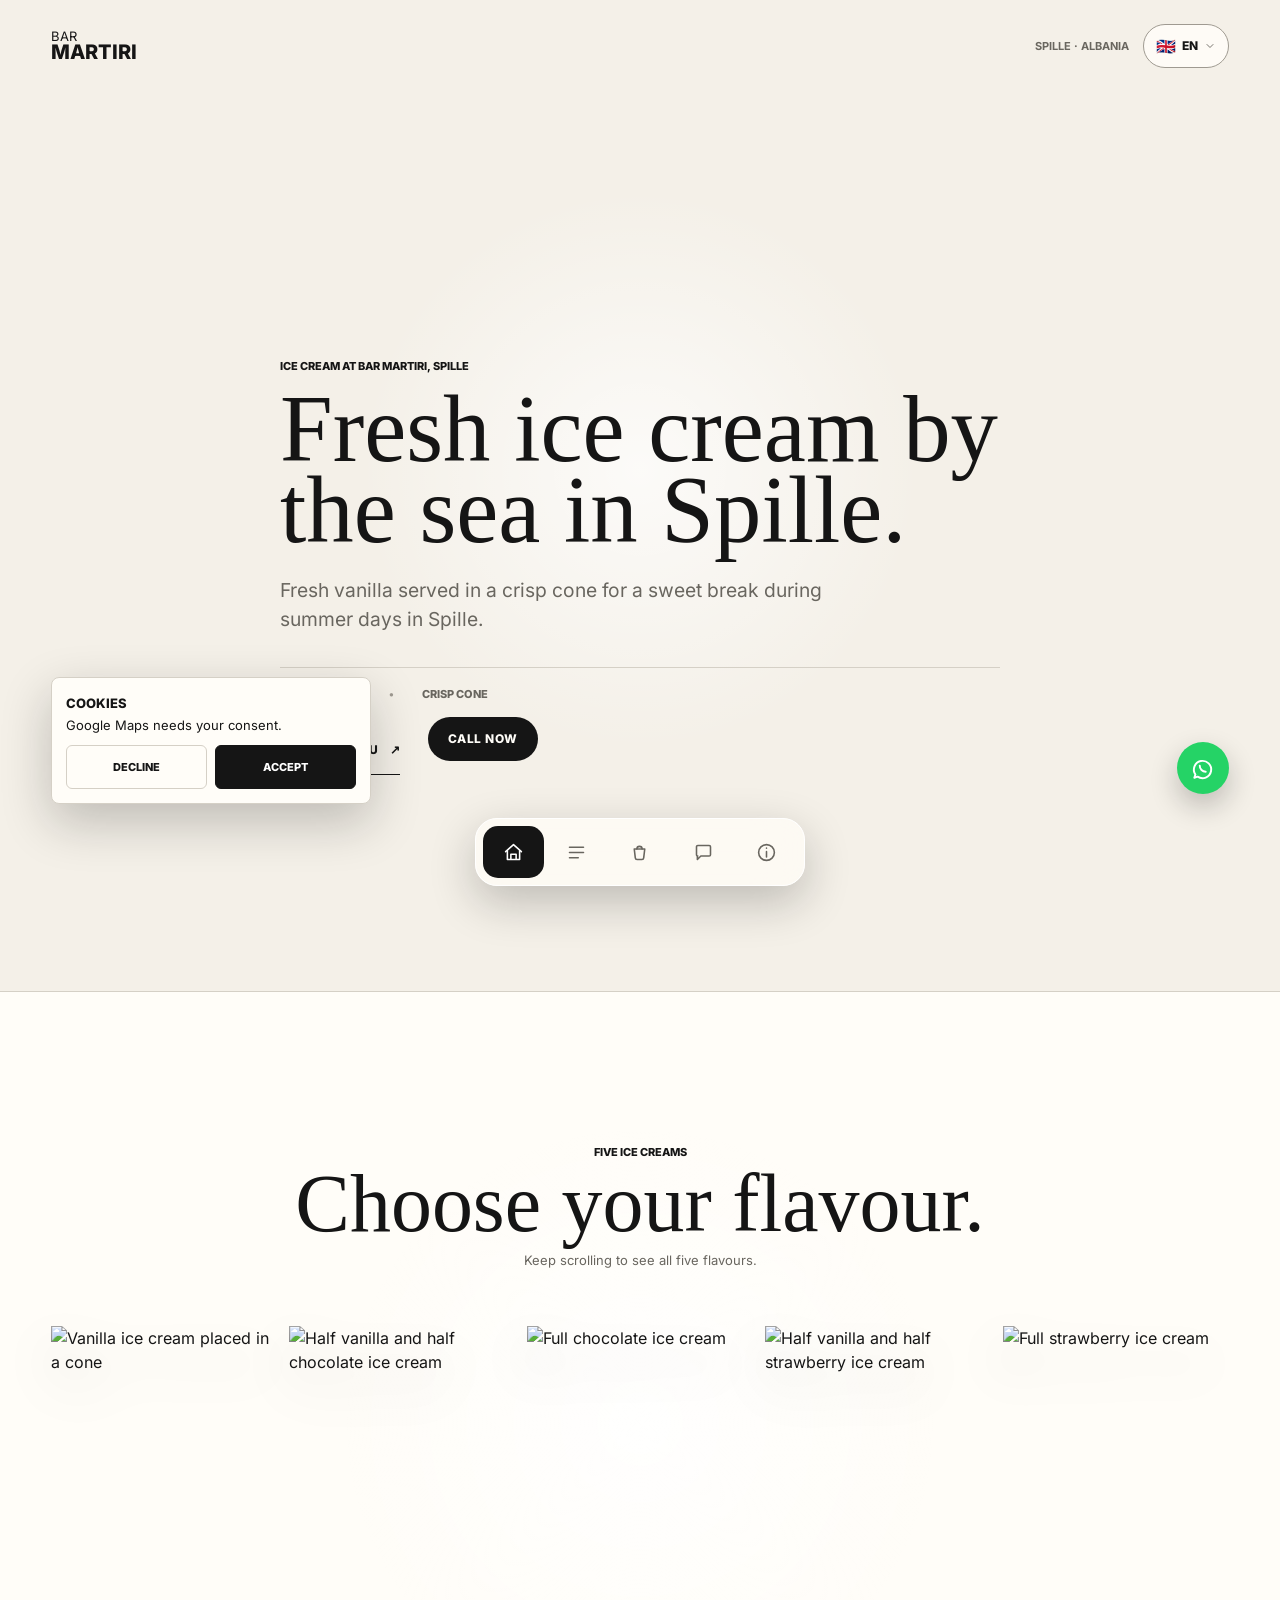
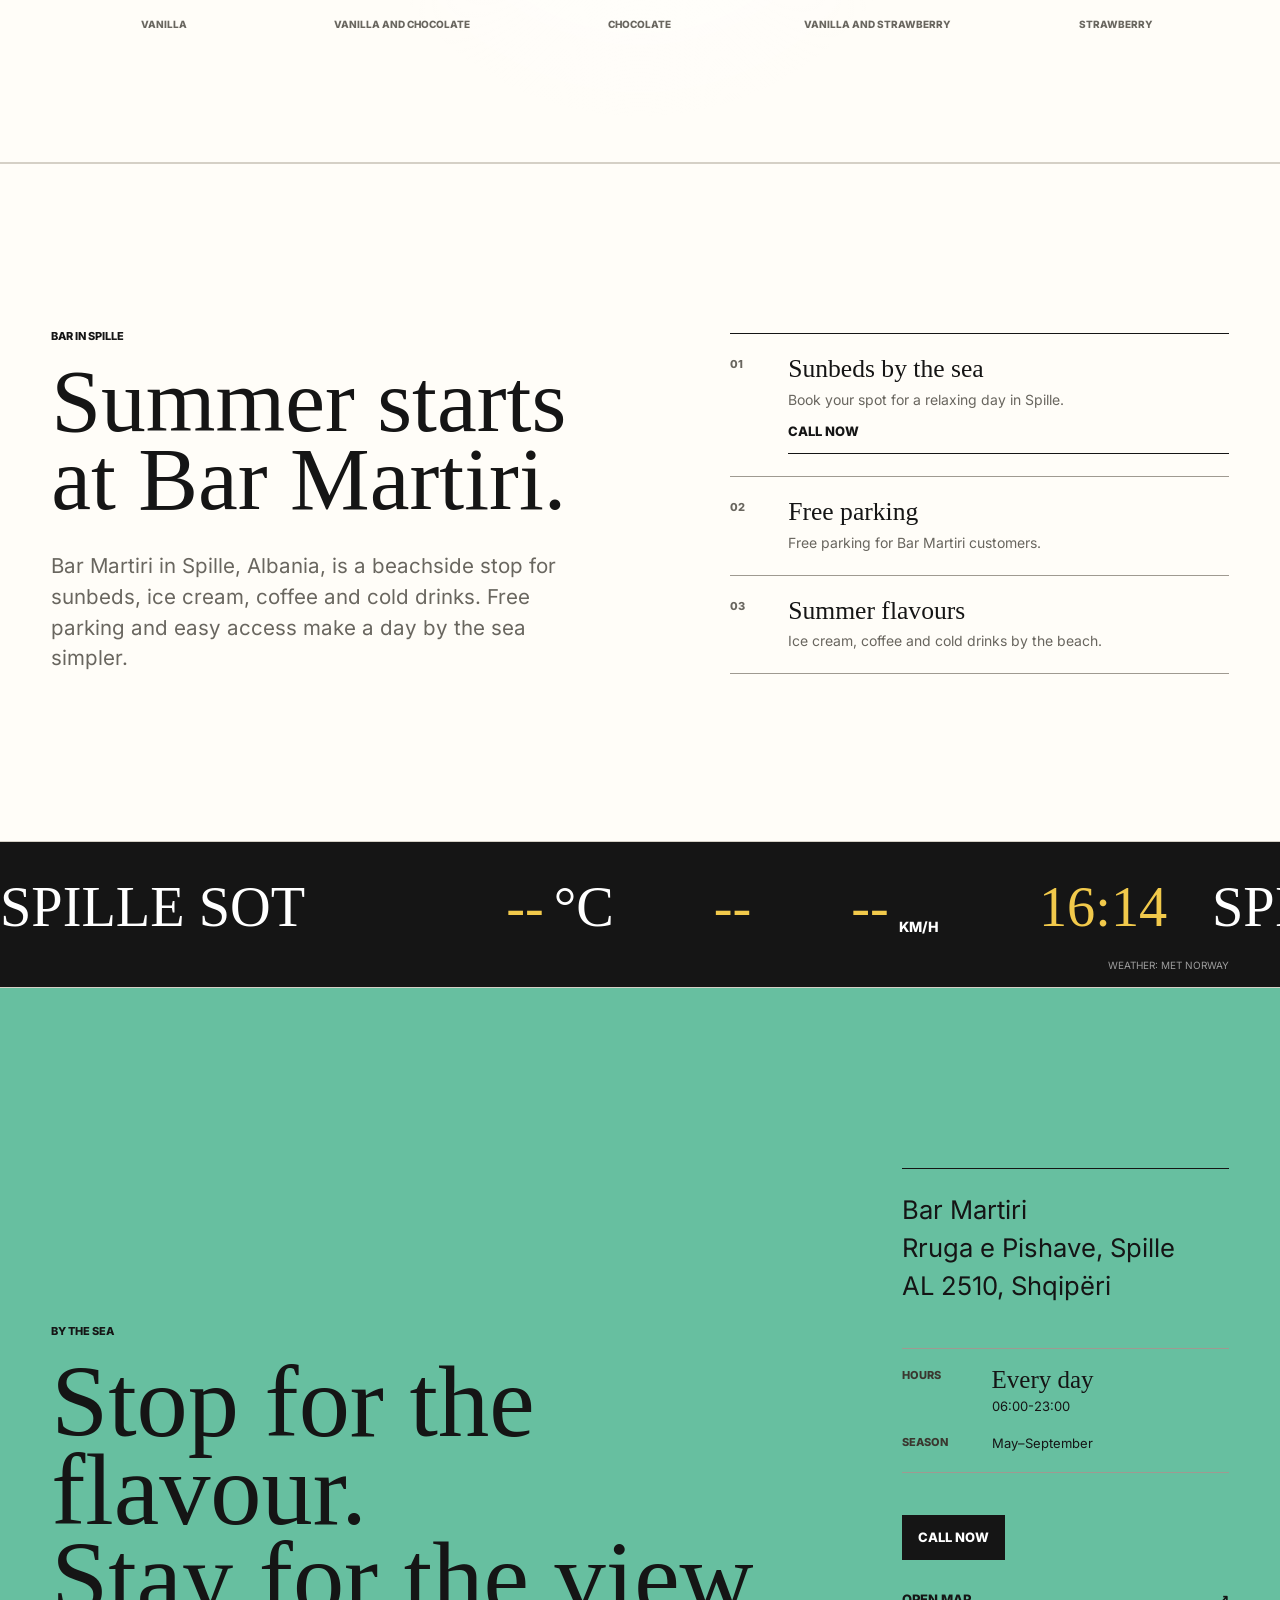
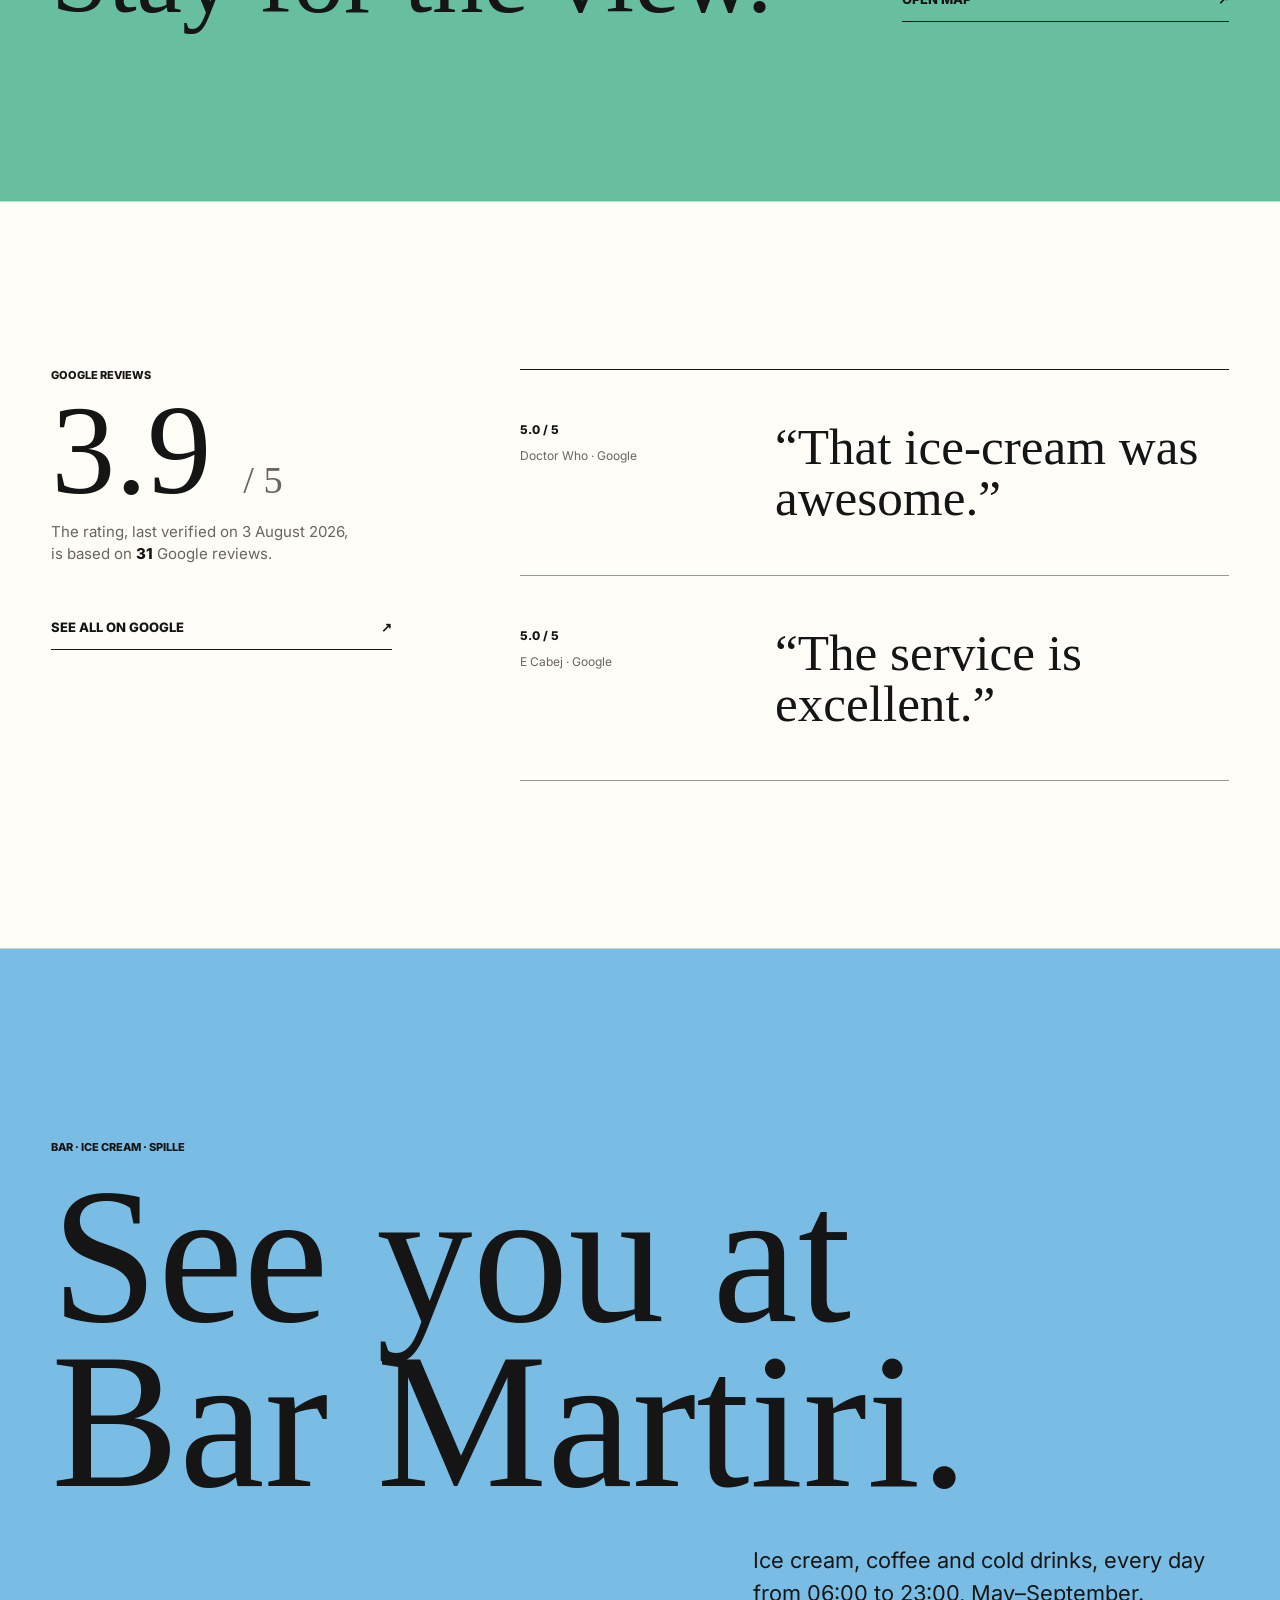
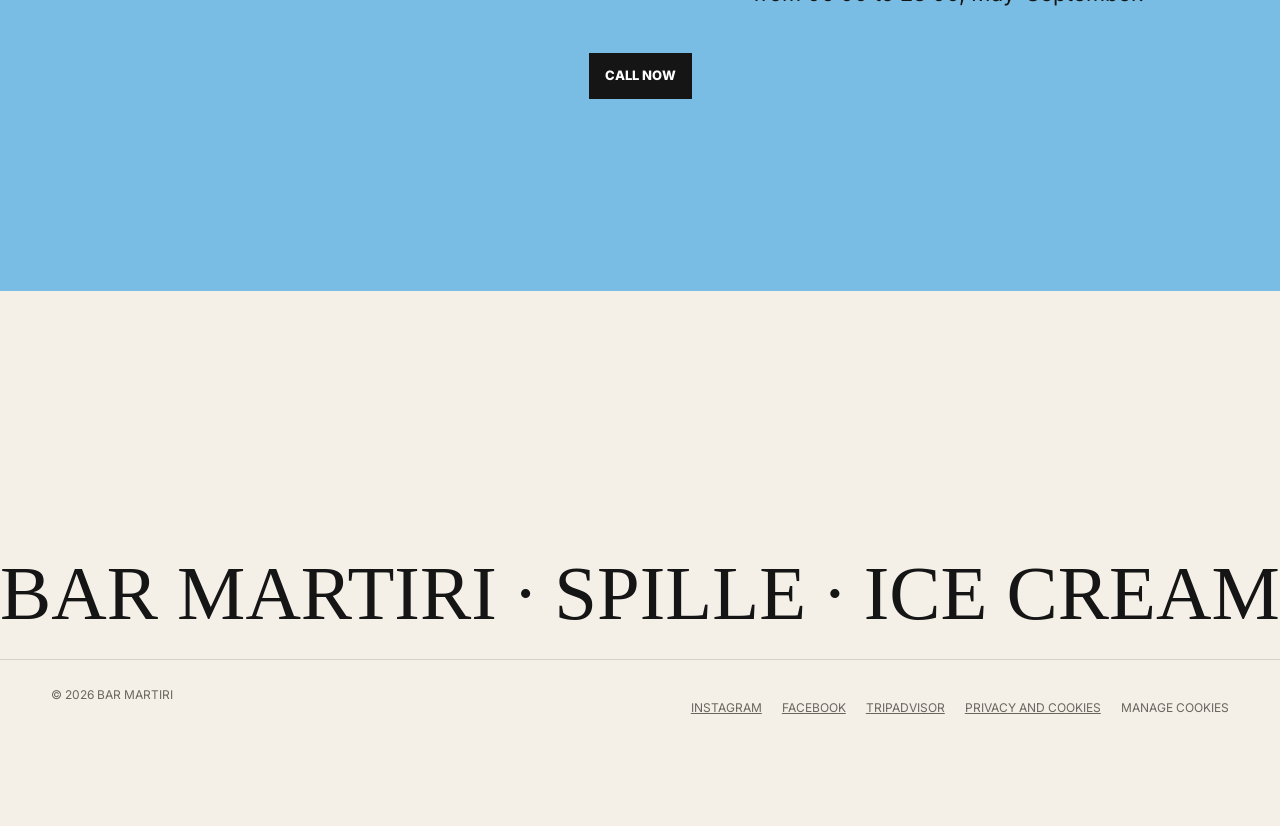
==== commit 8dfd6c40: "Shorten the flavour scrollytelling from 3.2 phone screens to 2 24 words and five photos occupied 3.2" ====
--- a/en/index.html
+++ b/en/index.html
@@ -170,7 +170,7 @@
         ]
       }
     </script>
-    <link rel="stylesheet" href="styles.css?v=20260824-1">
+    <link rel="stylesheet" href="styles.css?v=20260824-2">
   </head>
   <body>
     <a class="skip-link" href="/en/#main">Skip to content</a>
@@ -974,7 +974,7 @@
     <script defer src="supabase-config.js?v=20260809-2"></script>
     <script defer src="product-image-map.js?v=20260806-2"></script>
     <script defer src="menu-data.js?v=20260809-1"></script>
-    <script defer src="script.js?v=20260824-1"></script>
+    <script defer src="script.js?v=20260824-2"></script>
     <script defer src="/vercel-analytics.js?v=20260808-1"></script>
   </body>
 </html>
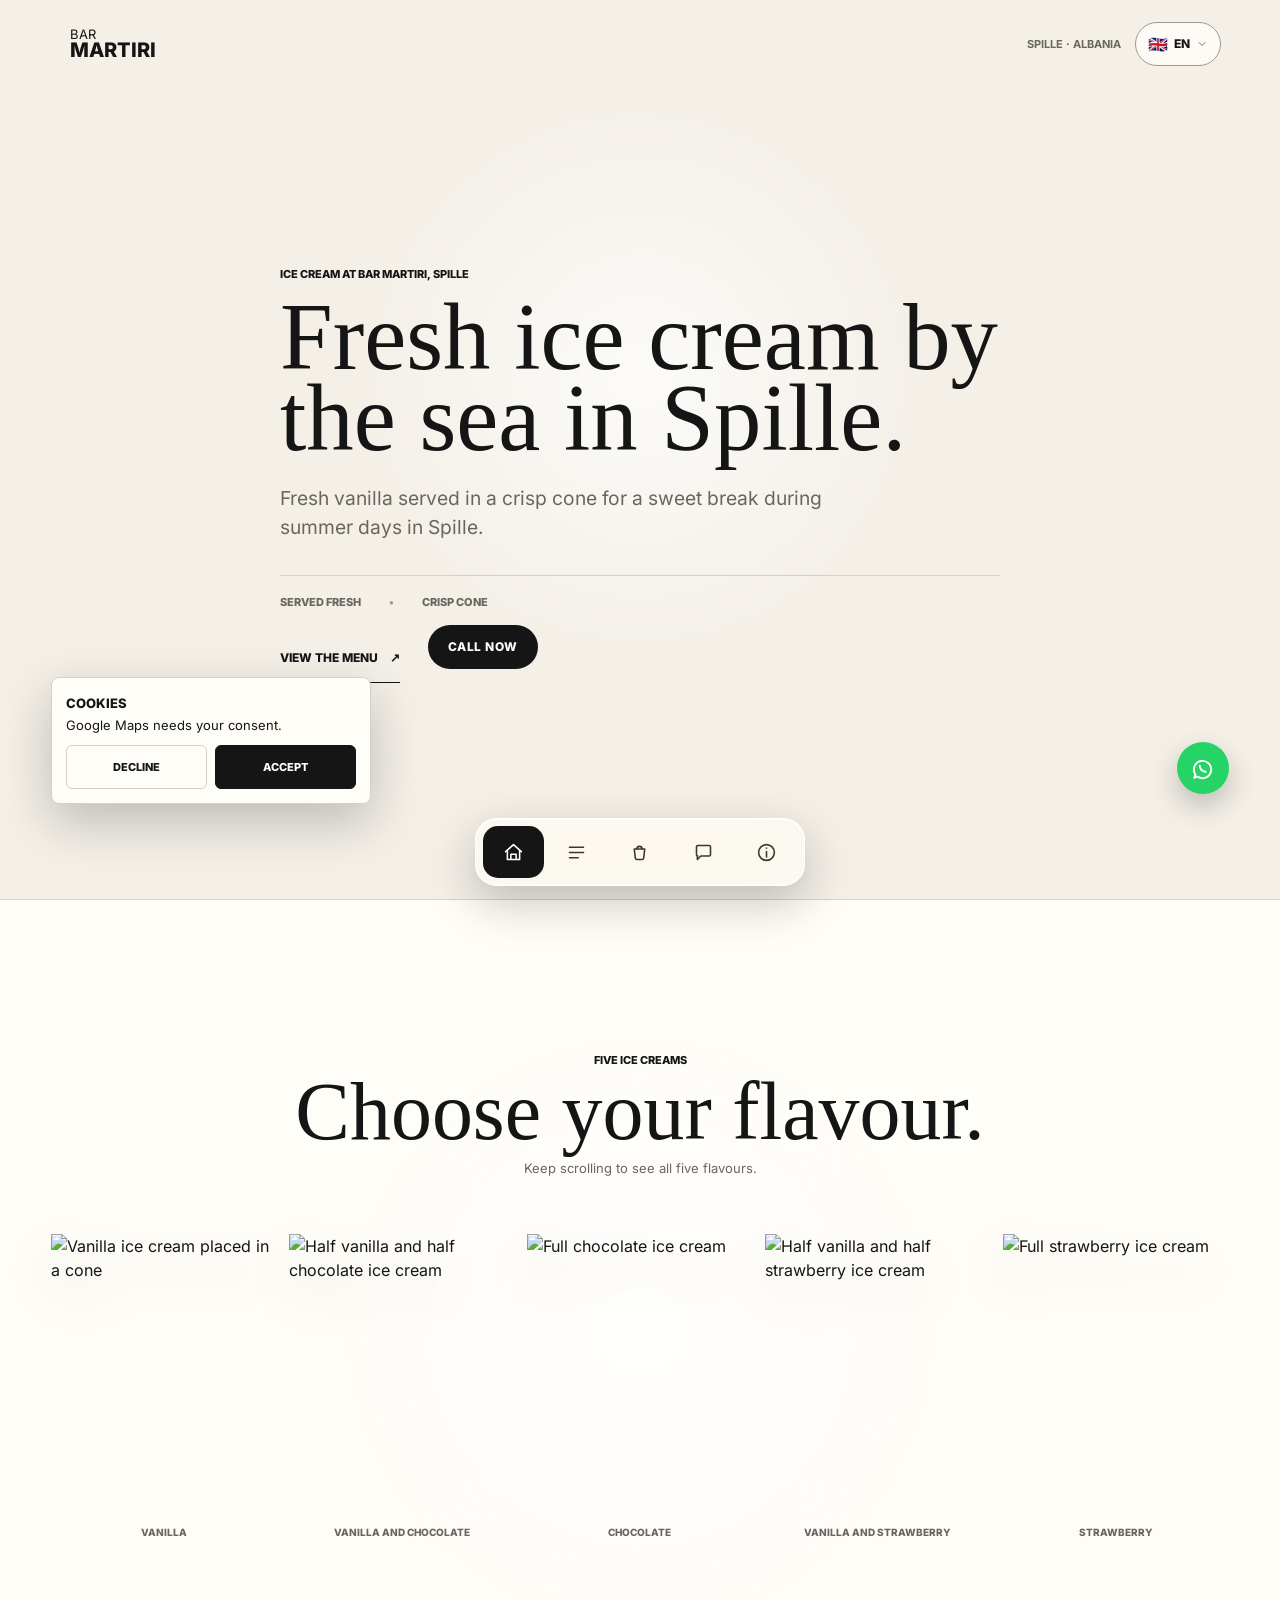
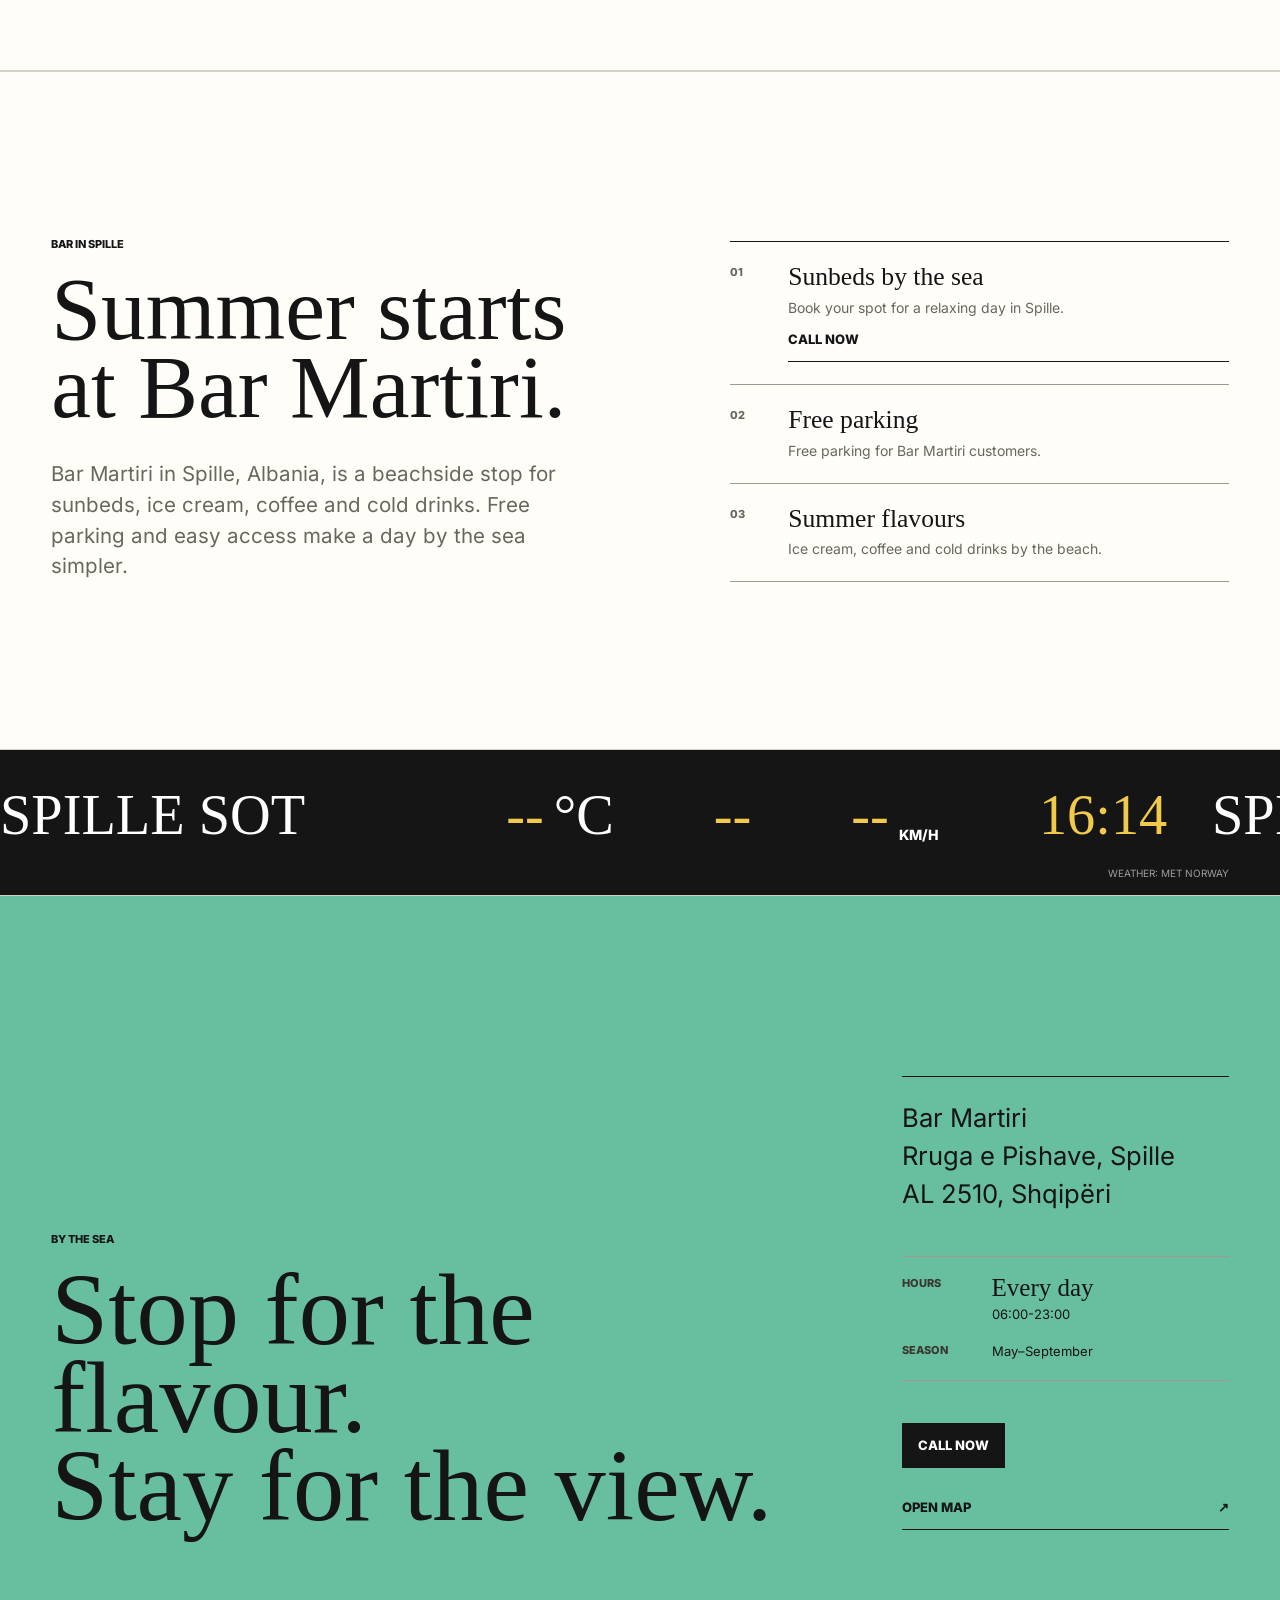
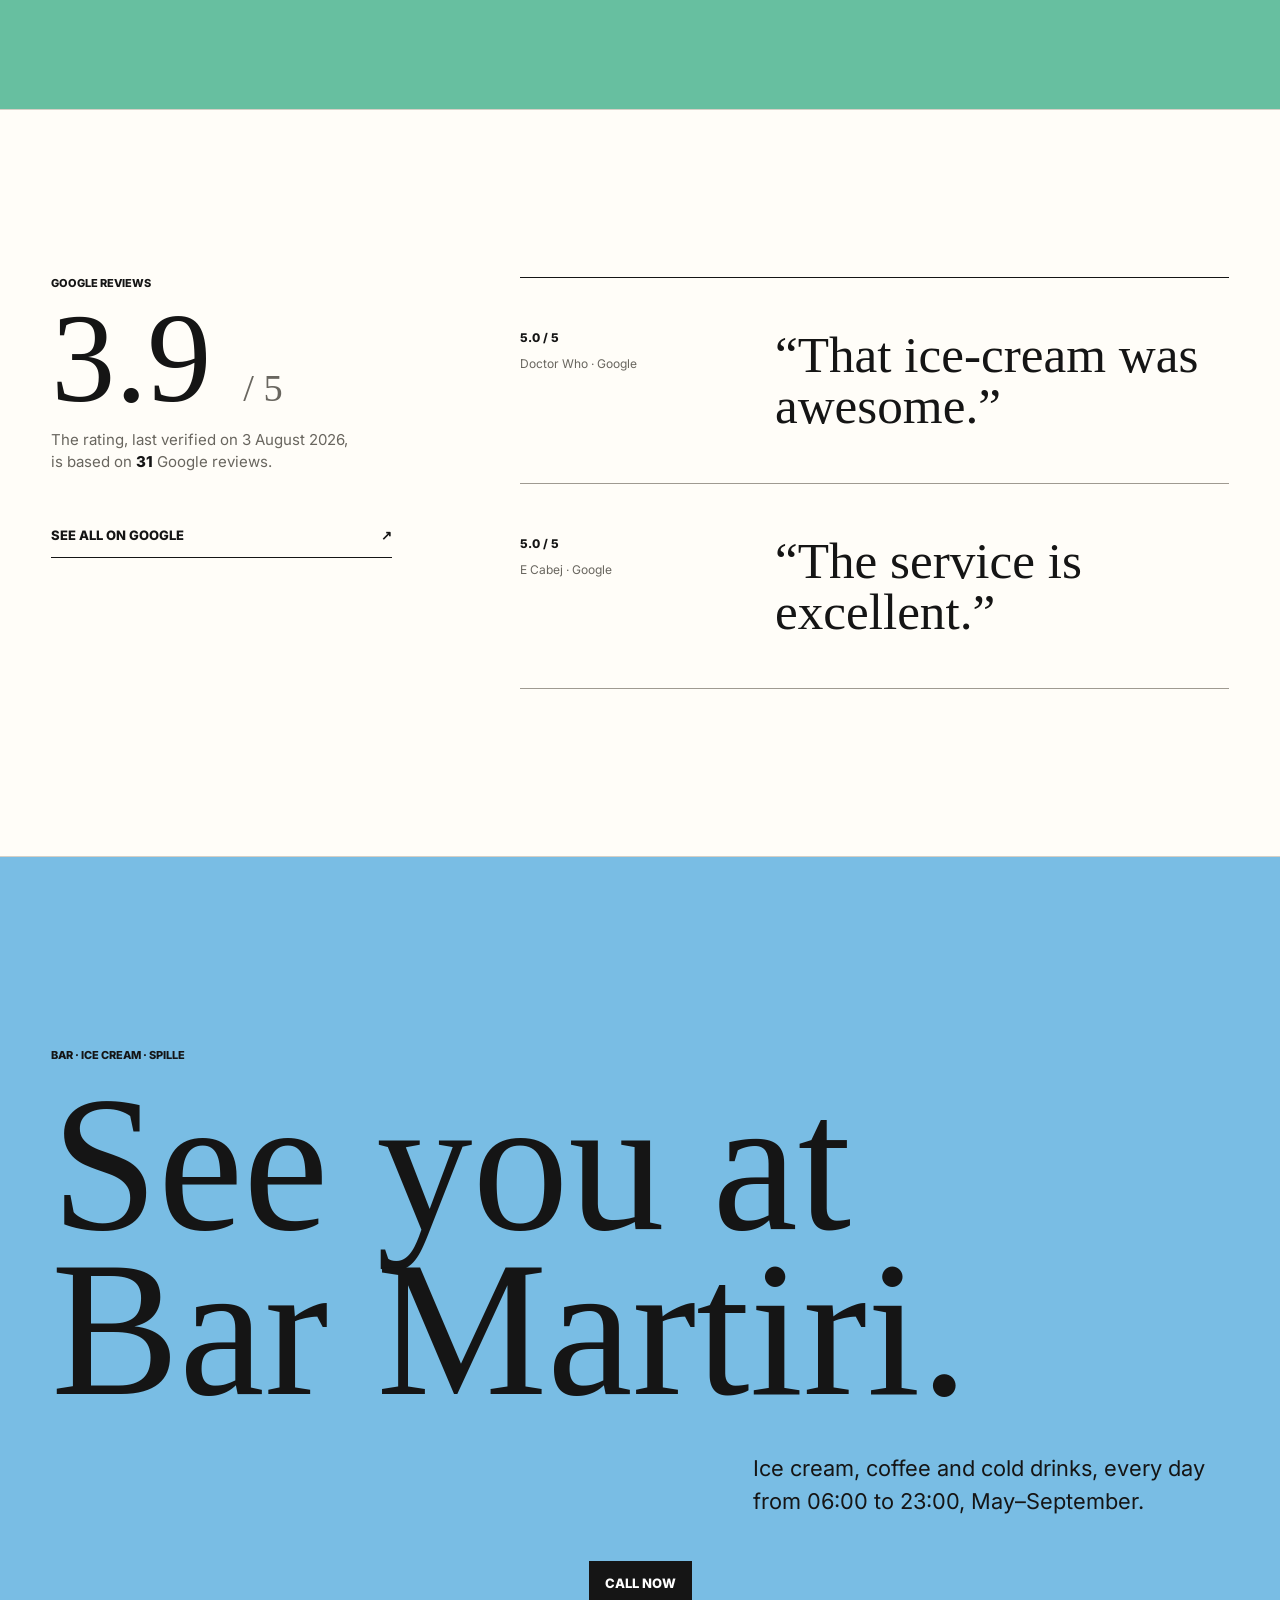
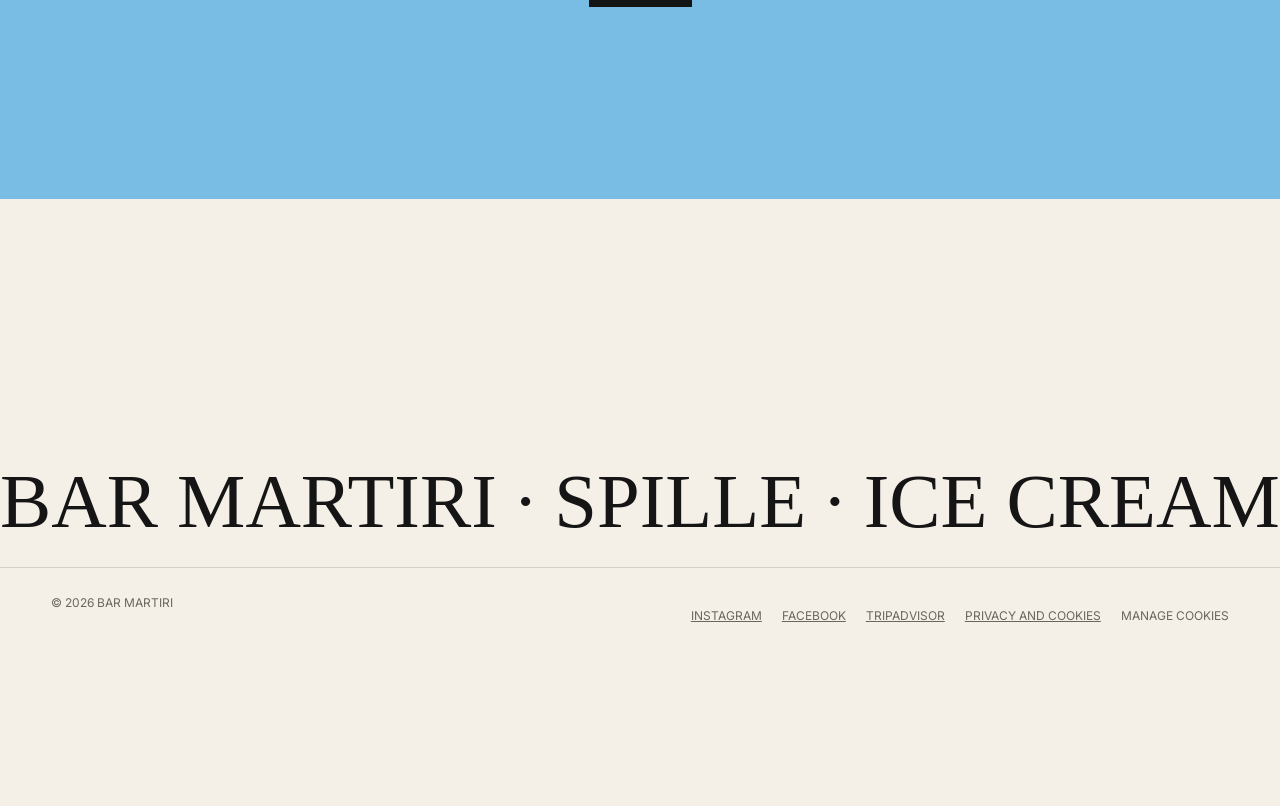
==== commit c12ddff9: "Give the header Apple Mail's glass bar, and animate the dock panels At scroll 0 the header carries n" ====
--- a/en/index.html
+++ b/en/index.html
@@ -170,38 +170,51 @@
         ]
       }
     </script>
-    <link rel="stylesheet" href="styles.css?v=20260824-2">
+    <link rel="stylesheet" href="styles.css">
   </head>
   <body>
     <a class="skip-link" href="/en/#main">Skip to content</a>
 
     <header class="site-header" aria-label="Site header">
-      <a class="wordmark" href="/en/#home" aria-label="Bar Martiri, home page">
-        <span>Bar</span>
-        <strong>Martiri</strong>
-      </a>
-      <div class="header-tools">
-        <p class="place-mark">Spille · Albania</p>
-        <div class="language-switcher" data-language-switcher>
-          <button type="button" class="language-toggle" data-language-toggle aria-haspopup="listbox" aria-expanded="false" aria-label="Change language">
-            <span class="language-flag" data-language-flag aria-hidden="true"></span>
-            <span data-language-code></span>
-            <svg class="language-chevron" aria-hidden="true" viewBox="0 0 24 24"><path d="m6 9 6 6 6-6"></path></svg>
-          </button>
-          <div class="language-menu" data-language-menu role="listbox" hidden>
-            <button type="button" role="option" data-language-switch="sq" aria-pressed="true">
-              <span class="language-flag" aria-hidden="true">🇦🇱</span>Shqip
+      <div class="header-bar">
+        <a class="wordmark" href="/en/#home" aria-label="Bar Martiri, home page">
+          <span>Bar</span>
+          <strong>Martiri</strong>
+        </a>
+        <div class="header-tools">
+          <p class="place-mark">Spille · Albania</p>
+          <div class="language-switcher" data-language-switcher>
+            <button type="button" class="language-toggle" data-language-toggle aria-haspopup="listbox" aria-expanded="false" aria-label="Change language">
+              <span class="language-flag" data-language-flag aria-hidden="true"></span>
+              <span data-language-code></span>
+              <svg class="language-chevron" aria-hidden="true" viewBox="0 0 24 24"><path d="m6 9 6 6 6-6"></path></svg>
             </button>
-            <button type="button" role="option" data-language-switch="it" aria-pressed="false">
-              <span class="language-flag" aria-hidden="true">🇮🇹</span>Italiano
-            </button>
-            <button type="button" role="option" data-language-switch="en" aria-pressed="false">
-              <span class="language-flag" aria-hidden="true">🇬🇧</span>English
-            </button>
+            <div class="language-menu" data-language-menu role="listbox" hidden>
+              <button type="button" role="option" data-language-switch="sq" aria-pressed="true">
+                <span class="language-flag" aria-hidden="true">🇦🇱</span>Shqip
+              </button>
+              <button type="button" role="option" data-language-switch="it" aria-pressed="false">
+                <span class="language-flag" aria-hidden="true">🇮🇹</span>Italiano
+              </button>
+              <button type="button" role="option" data-language-switch="en" aria-pressed="false">
+                <span class="language-flag" aria-hidden="true">🇬🇧</span>English
+              </button>
+            </div>
           </div>
         </div>
       </div>
     </header>
+
+    <!-- Apple's scroll edge effect: four stacked blur layers rather than one, so
+         the ramp under the bar has no seam. Each layer is a separate GPU render
+         pass, so the count is a real cost -- do not add more without measuring.
+         Decorative only, and it must never take a click. -->
+    <div class="scroll-edge" aria-hidden="true">
+      <span></span>
+      <span></span>
+      <span></span>
+      <span></span>
+    </div>
 
     <main id="main">
       <section class="hero-section" id="home" aria-labelledby="story-title">
@@ -333,7 +346,7 @@
         </ul>
       </section>
 
-      <section class="spille-today" aria-labelledby="spille-today-title" data-spille-dashboard>
+      <section class="spille-today" aria-labelledby="spille-today-title" data-spille-dashboard data-dark-surface>
         <svg class="weather-icon-defs" aria-hidden="true">
           <symbol id="weather-icon-sun" viewBox="0 0 24 24">
             <circle cx="12" cy="12" r="4"></circle>
@@ -707,7 +720,7 @@
               <p>We welcome you from 06:00 to 23:00, May–September.</p>
             </article>
           </div>
-          <div class="reservation-band">
+          <div class="reservation-band" data-dark-surface>
             <div>
               <p class="eyebrow">Sunbed reservations</p>
               <h3>Book by phone</h3>
@@ -971,10 +984,10 @@
       </button>
     </nav>
 
-    <script defer src="supabase-config.js?v=20260809-2"></script>
-    <script defer src="product-image-map.js?v=20260806-2"></script>
-    <script defer src="menu-data.js?v=20260809-1"></script>
-    <script defer src="script.js?v=20260824-2"></script>
-    <script defer src="/vercel-analytics.js?v=20260808-1"></script>
+    <script defer src="supabase-config.js"></script>
+    <script defer src="product-image-map.js"></script>
+    <script defer src="menu-data.js"></script>
+    <script defer src="script.js"></script>
+    <script defer src="/vercel-analytics.js"></script>
   </body>
 </html>
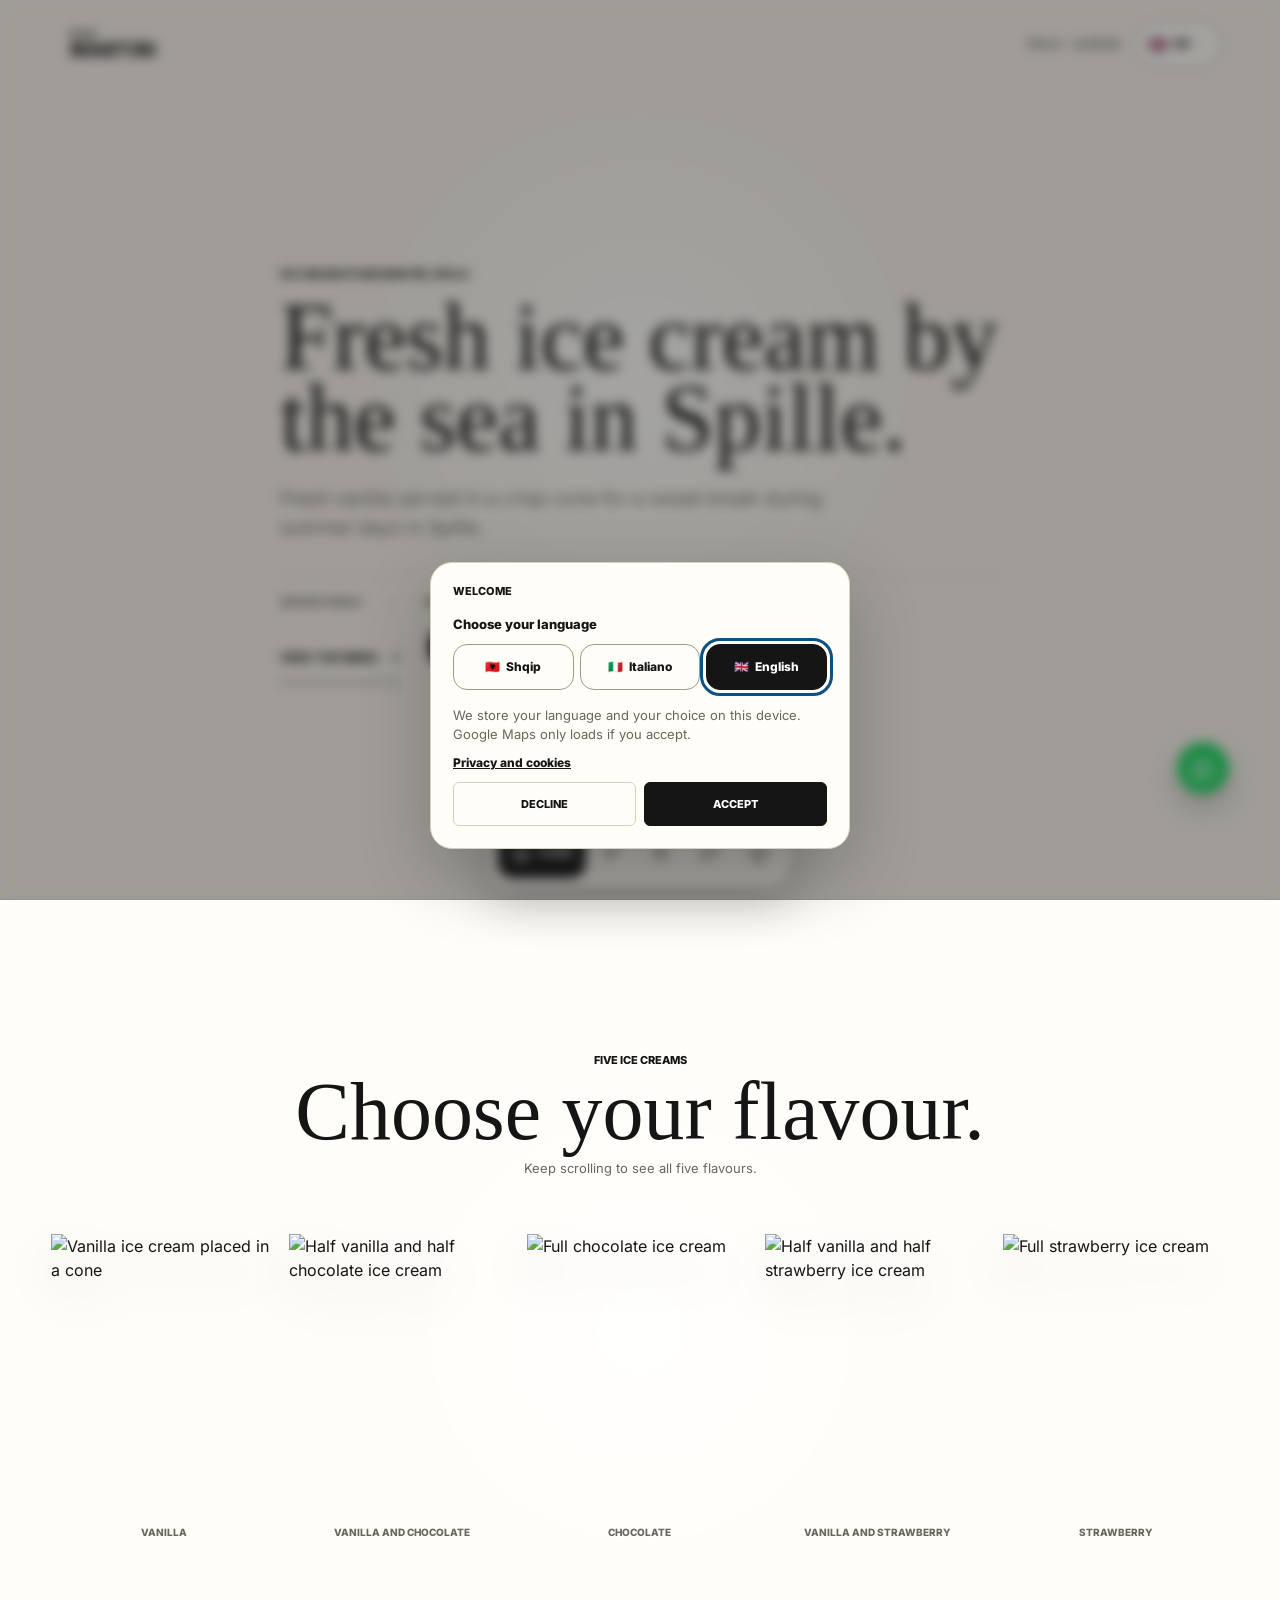
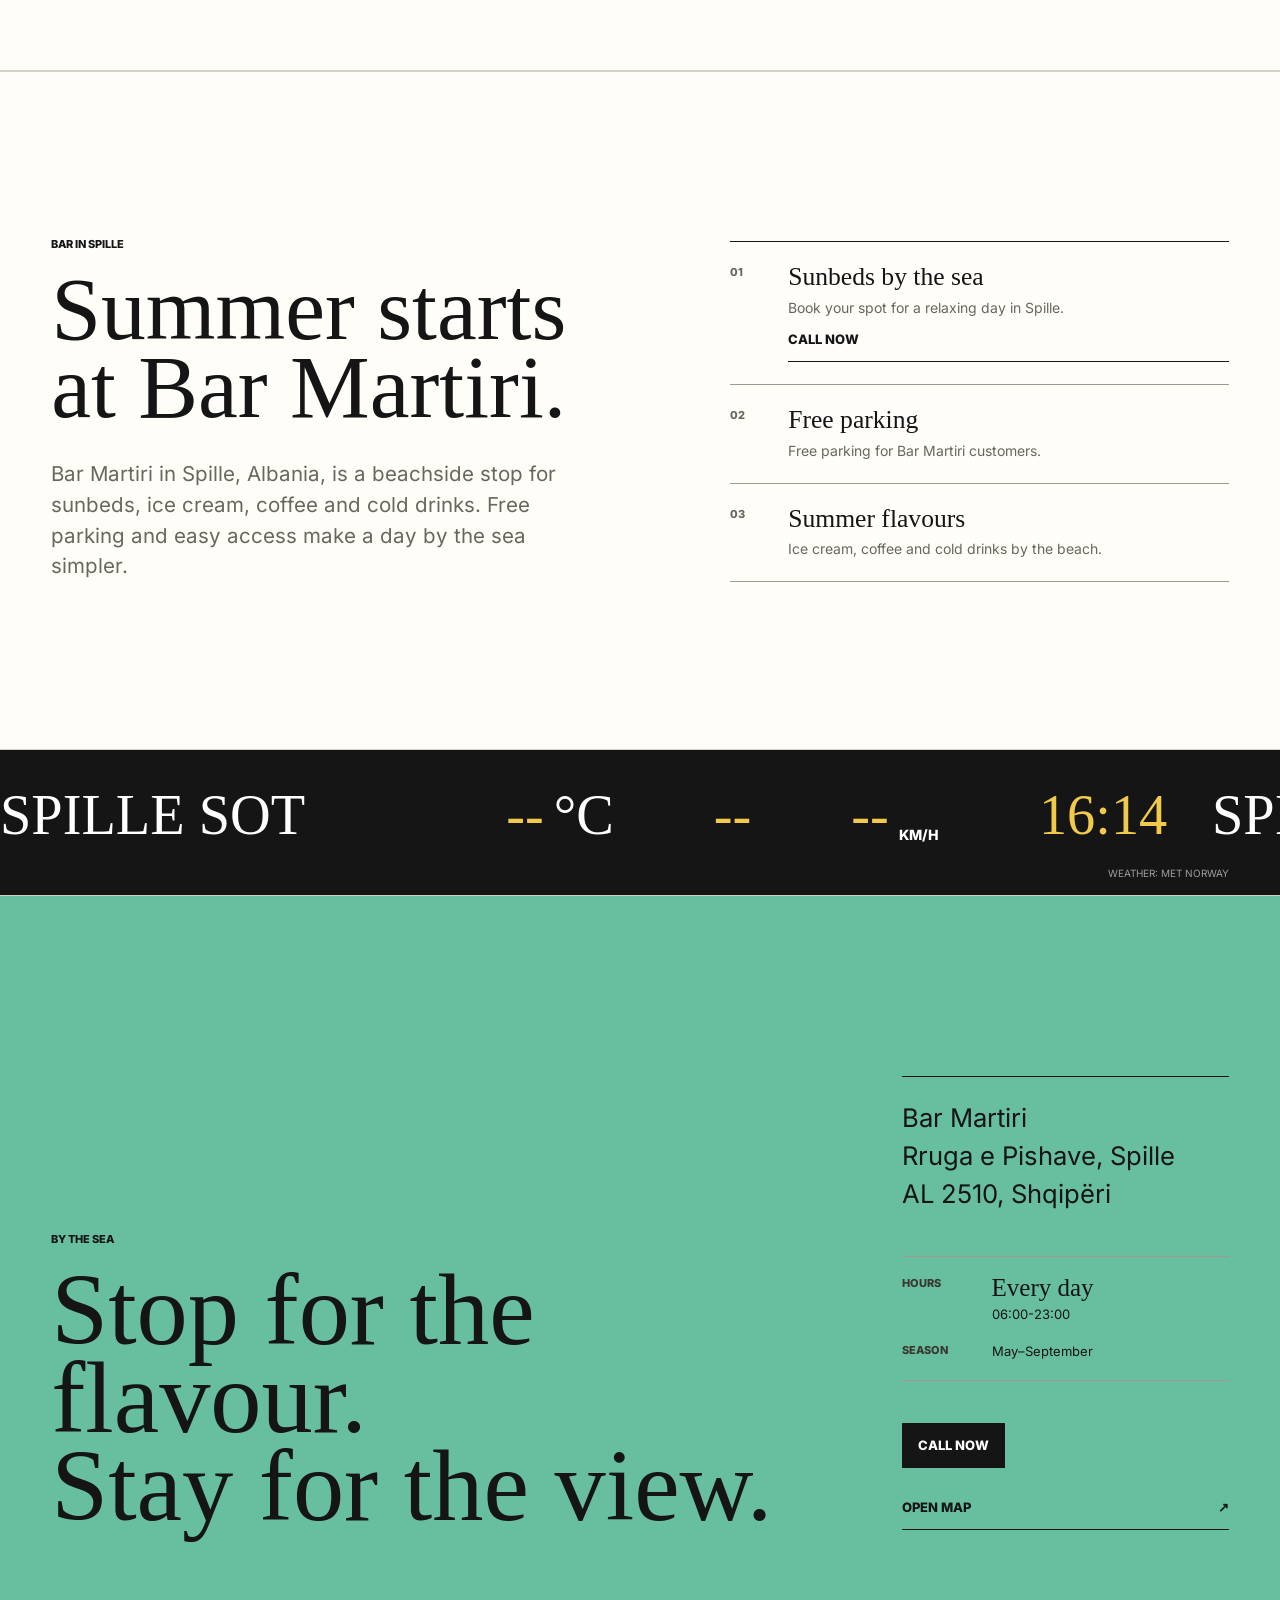
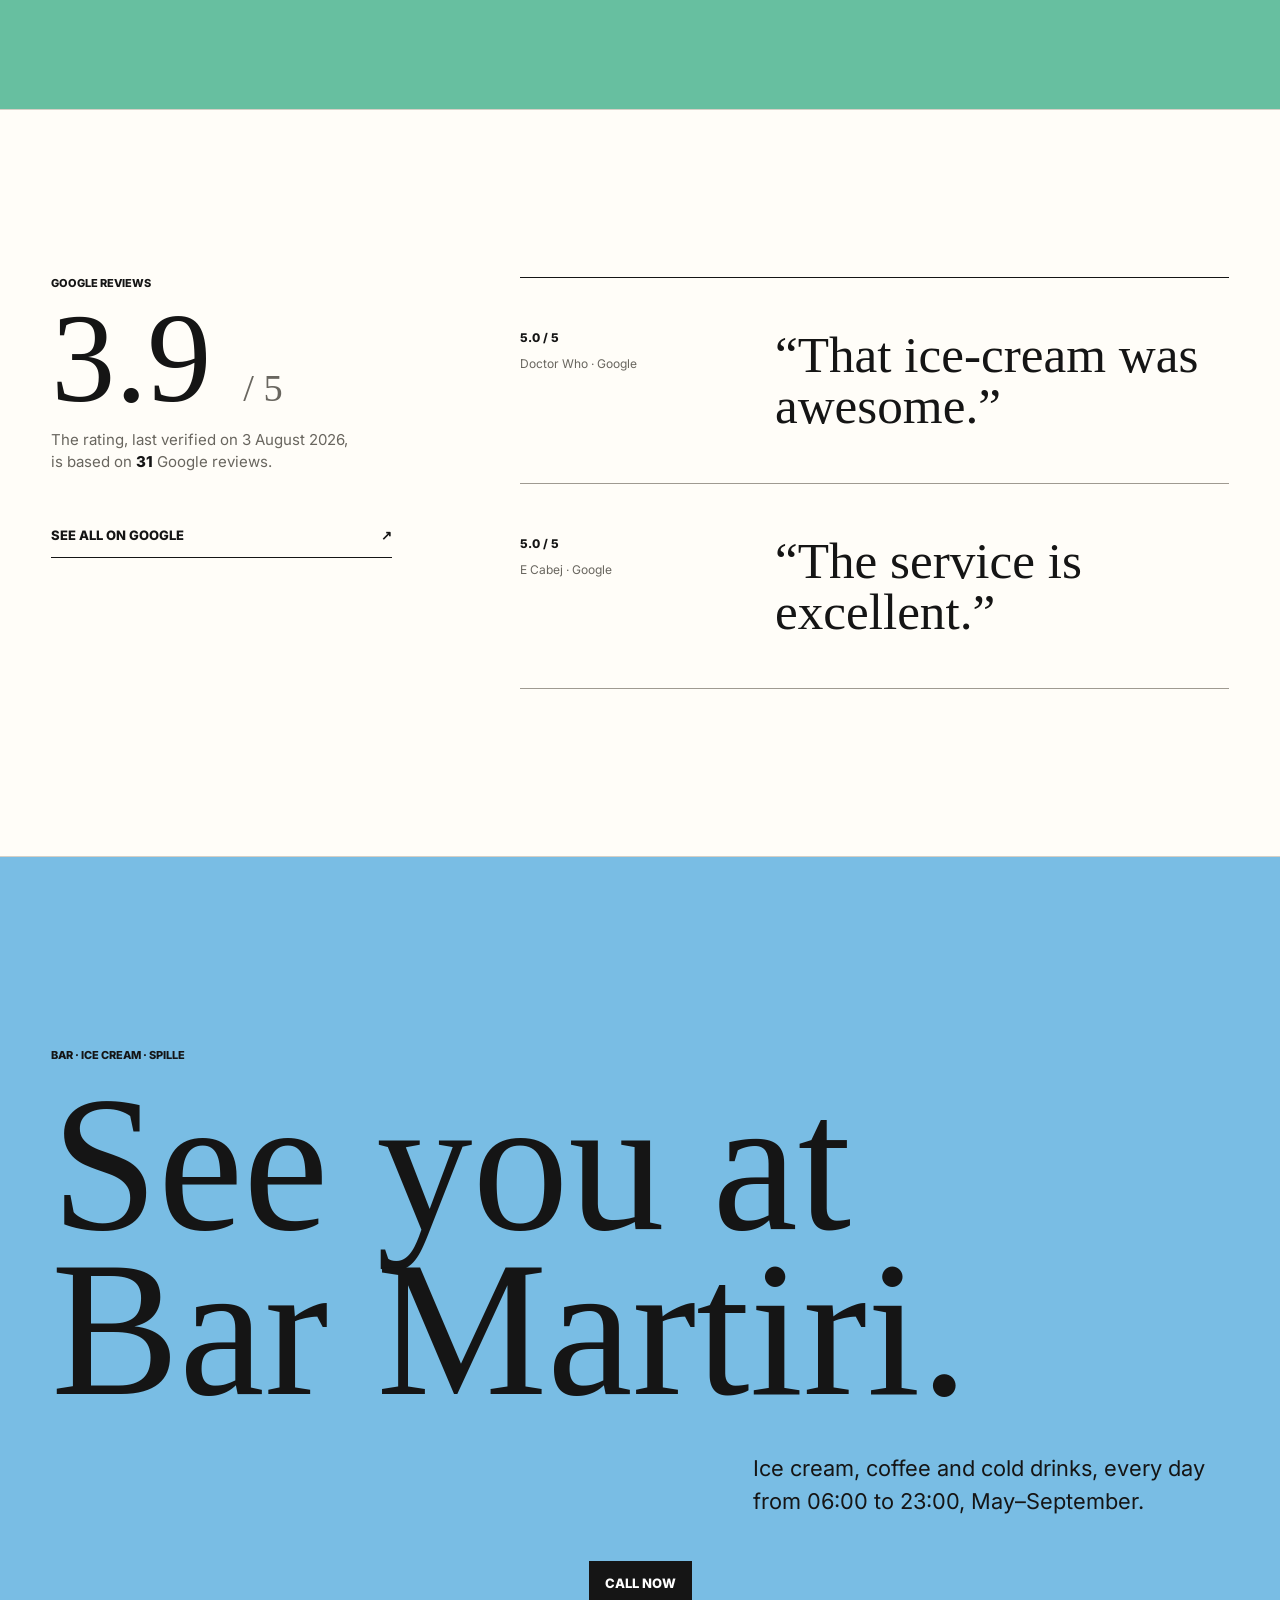
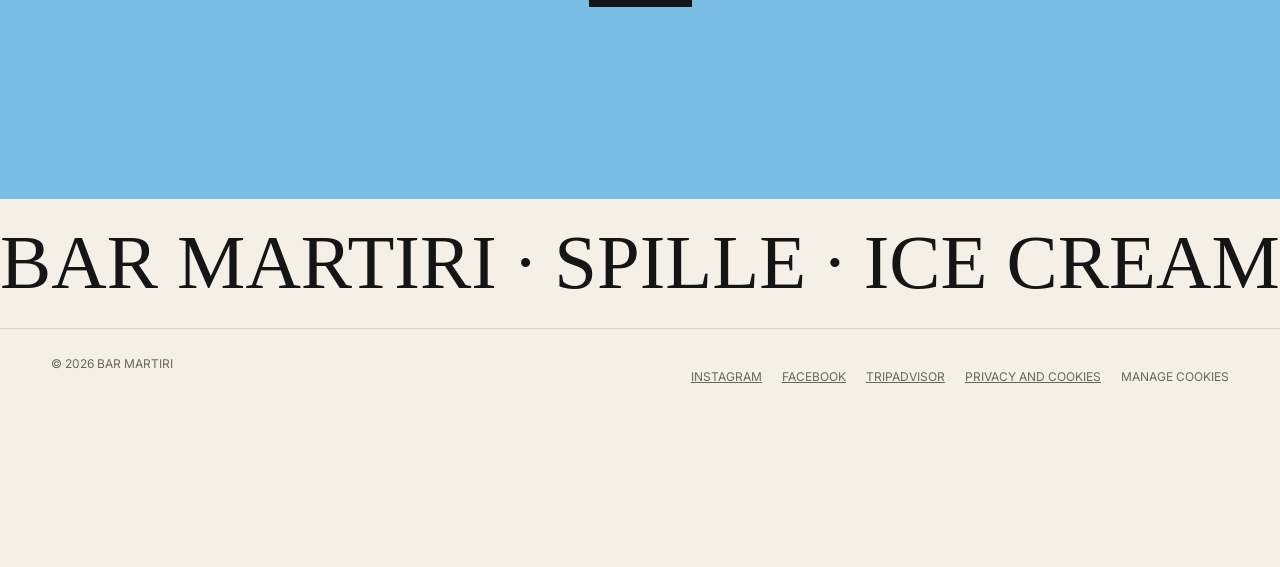
==== commit aea3fc80: "Fold language and consent into one first-visit gate A first visit used to produce two separate thing" ====
--- a/en/index.html
+++ b/en/index.html
@@ -876,25 +876,44 @@
       </section>
     </div>
 
-    <aside
-      class="cookie-banner"
-      data-cookie-banner
-      role="dialog"
-      aria-labelledby="cookie-title"
-      aria-describedby="cookie-description"
-      hidden
-    >
-      <div>
-        <p class="eyebrow" id="cookie-title">Cookies</p>
-        <p id="cookie-description">Google Maps needs your consent.</p>
+    <!-- First visit only: language and consent in one step, over a dimmed and
+         locked page. Deliberately NOT a language gate that runs before the page
+         renders -- "/" is the canonical and x-default, and an interstitial that
+         is not consent-related is what put its indexing at risk before. Nothing
+         here redirects on its own; only a button press navigates. -->
+    <div class="welcome-gate" data-cookie-banner data-welcome-gate hidden>
+      <div
+        class="welcome-card"
+        role="dialog"
+        aria-modal="true"
+        aria-labelledby="cookie-title"
+        aria-describedby="cookie-description"
+      >
+        <p class="eyebrow" id="cookie-title">Welcome</p>
+        <p class="welcome-step">Choose your language</p>
+        <div class="welcome-languages" data-welcome-languages>
+          <button type="button" data-welcome-language="sq" aria-pressed="true">
+            <span aria-hidden="true">🇦🇱</span>Shqip
+          </button>
+          <button type="button" data-welcome-language="it" aria-pressed="false">
+            <span aria-hidden="true">🇮🇹</span>Italiano
+          </button>
+          <button type="button" data-welcome-language="en" aria-pressed="false">
+            <span aria-hidden="true">🇬🇧</span>English
+          </button>
+        </div>
+        <p id="cookie-description">
+          We store your language and your choice on this device. Google Maps only loads if you accept.
+        </p>
+        <a class="welcome-terms" href="/en/privacy">Privacy and cookies</a>
+        <div class="cookie-actions">
+          <button class="cookie-button cookie-button--quiet" type="button" data-cookie-choice="essential">
+            Decline
+          </button>
+          <button class="cookie-button" type="button" data-cookie-choice="all">Accept</button>
+        </div>
       </div>
-      <div class="cookie-actions">
-        <button class="cookie-button cookie-button--quiet" type="button" data-cookie-choice="essential">
-          Decline
-        </button>
-        <button class="cookie-button" type="button" data-cookie-choice="all">Accept</button>
-      </div>
-    </aside>
+    </div>
 
     <a
       class="whatsapp-button"
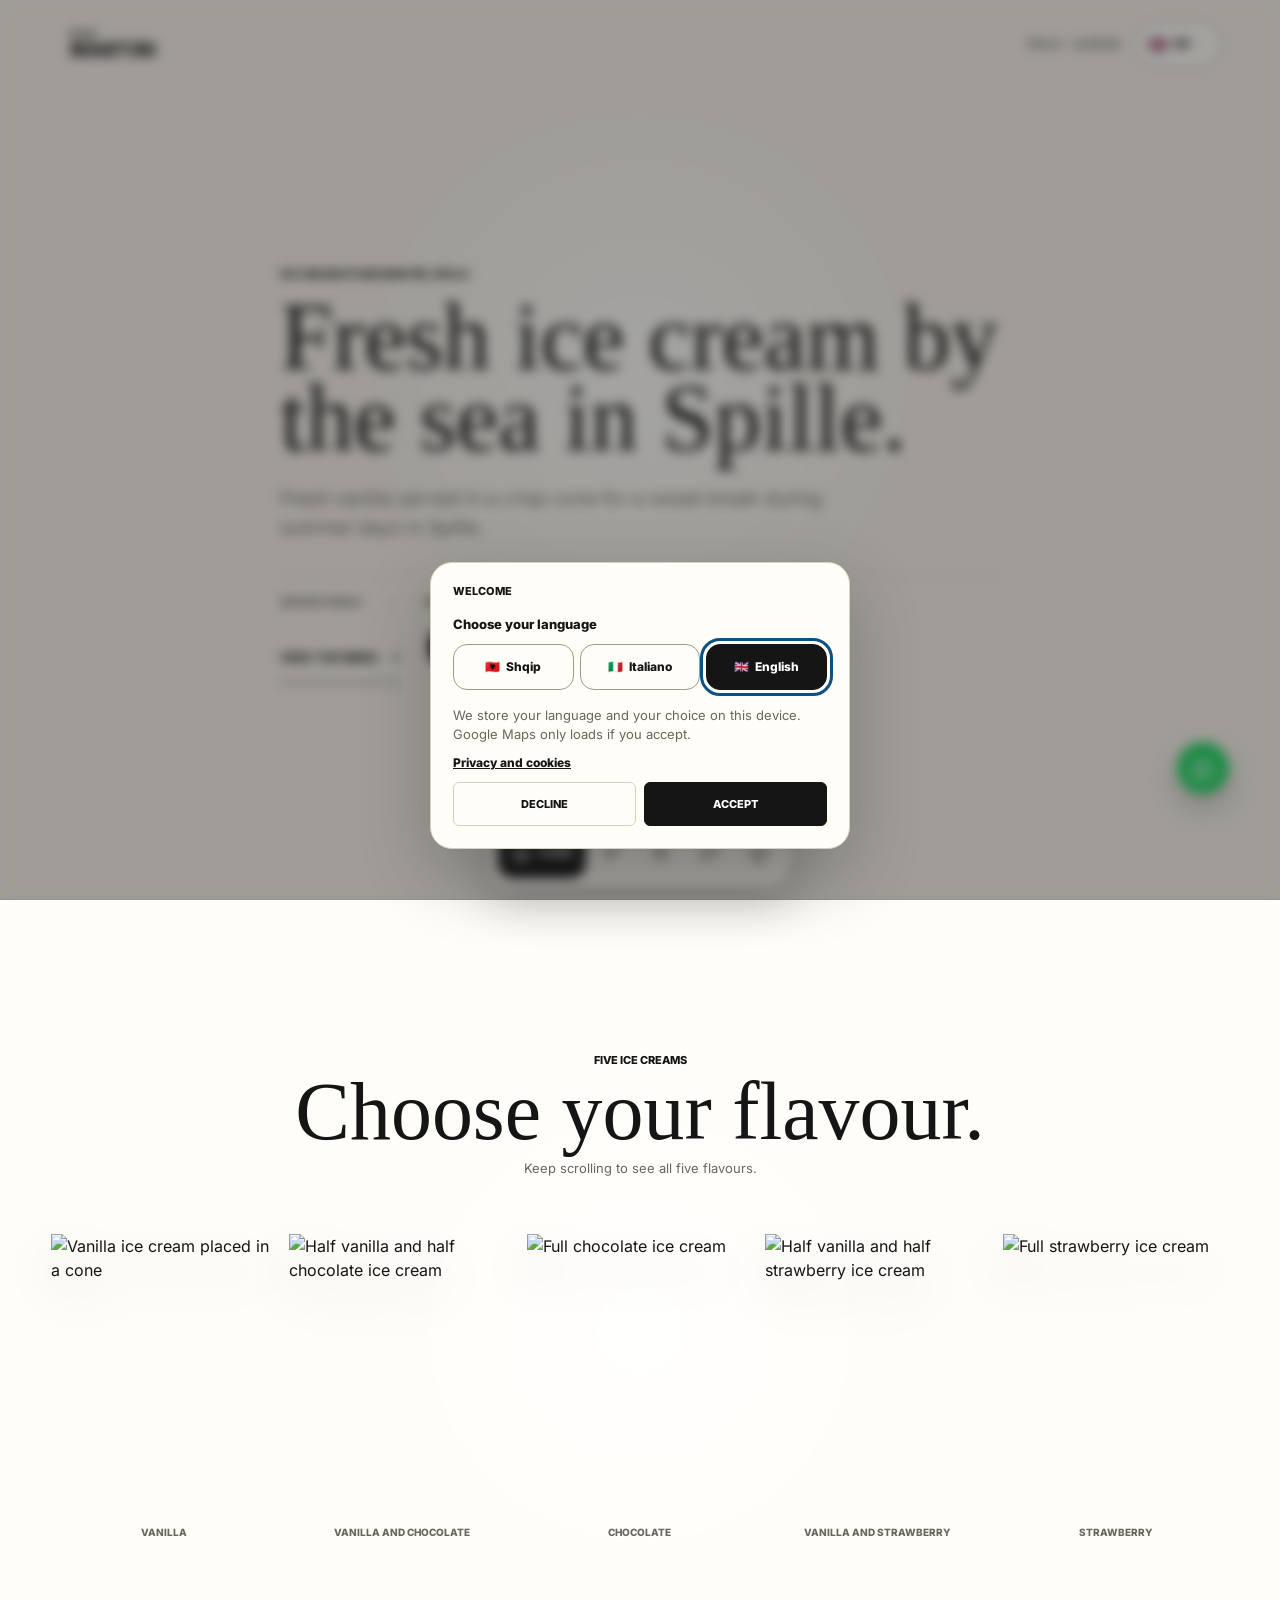
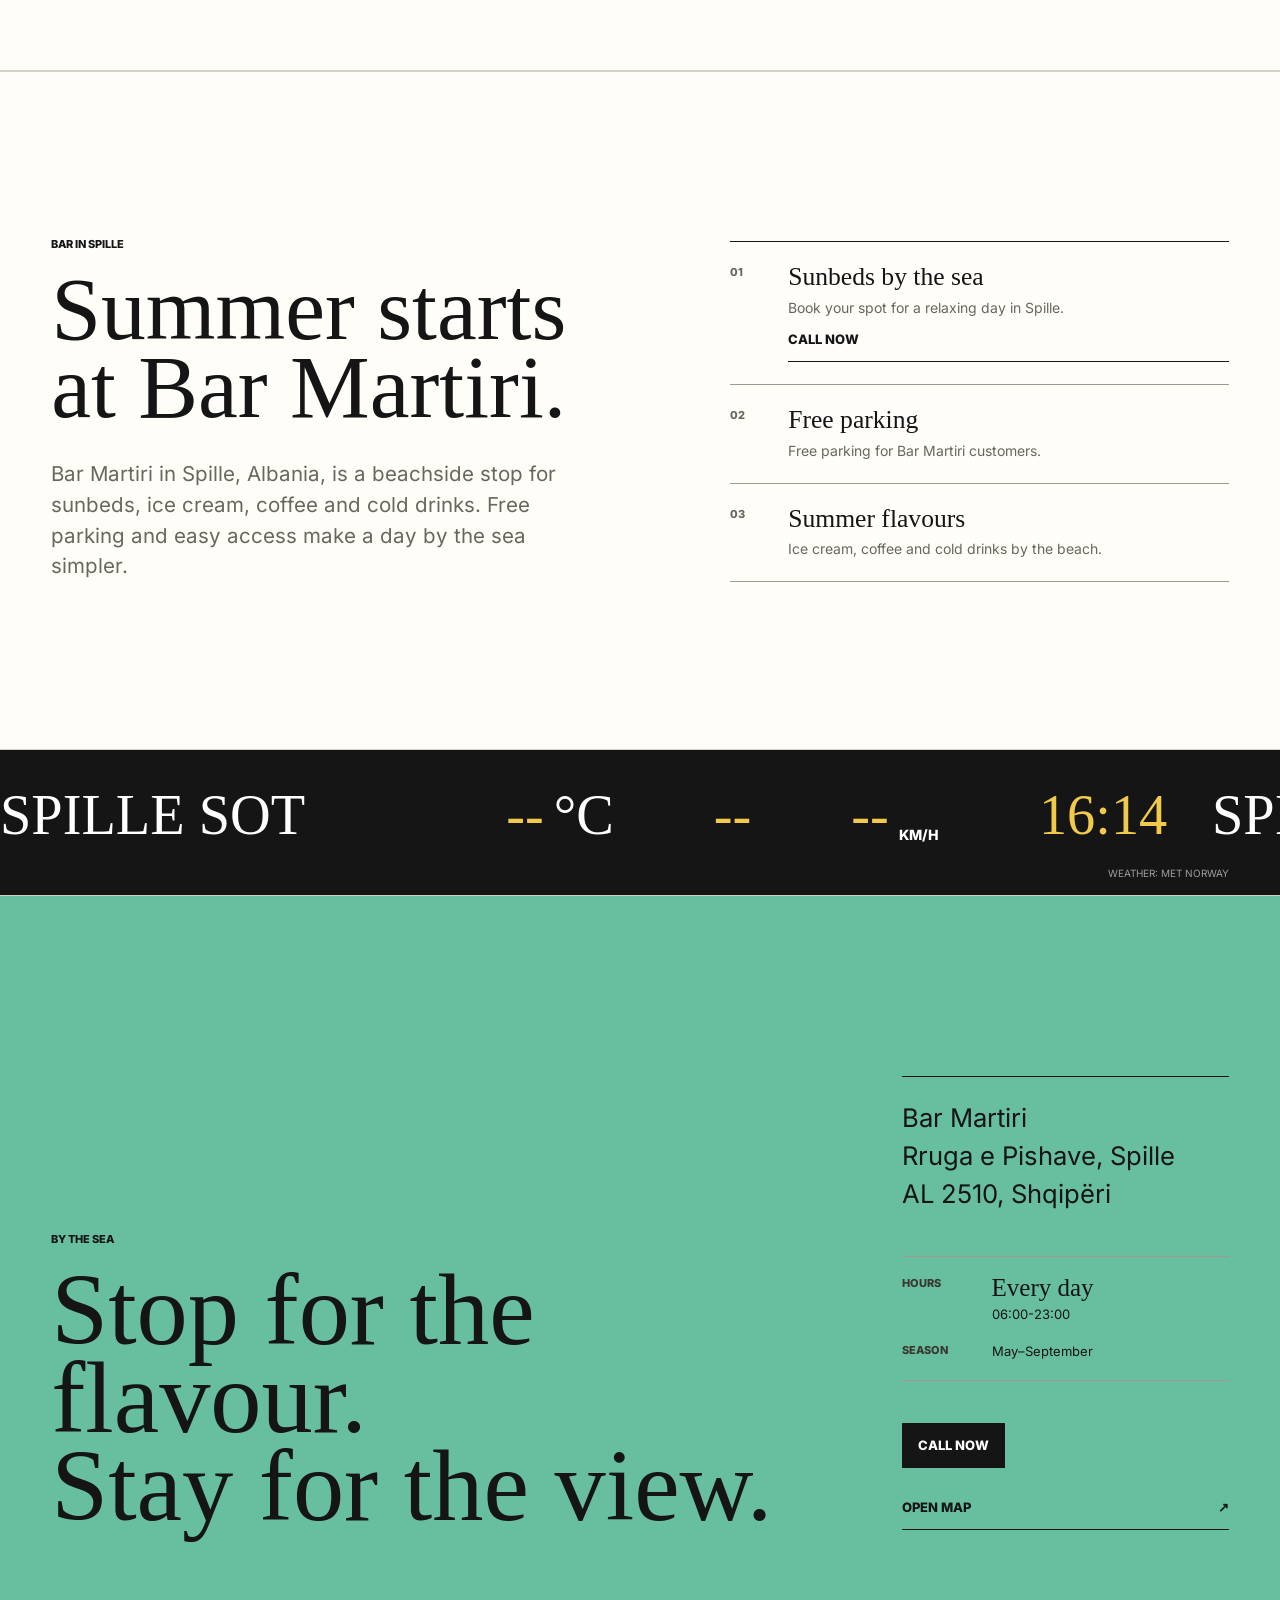
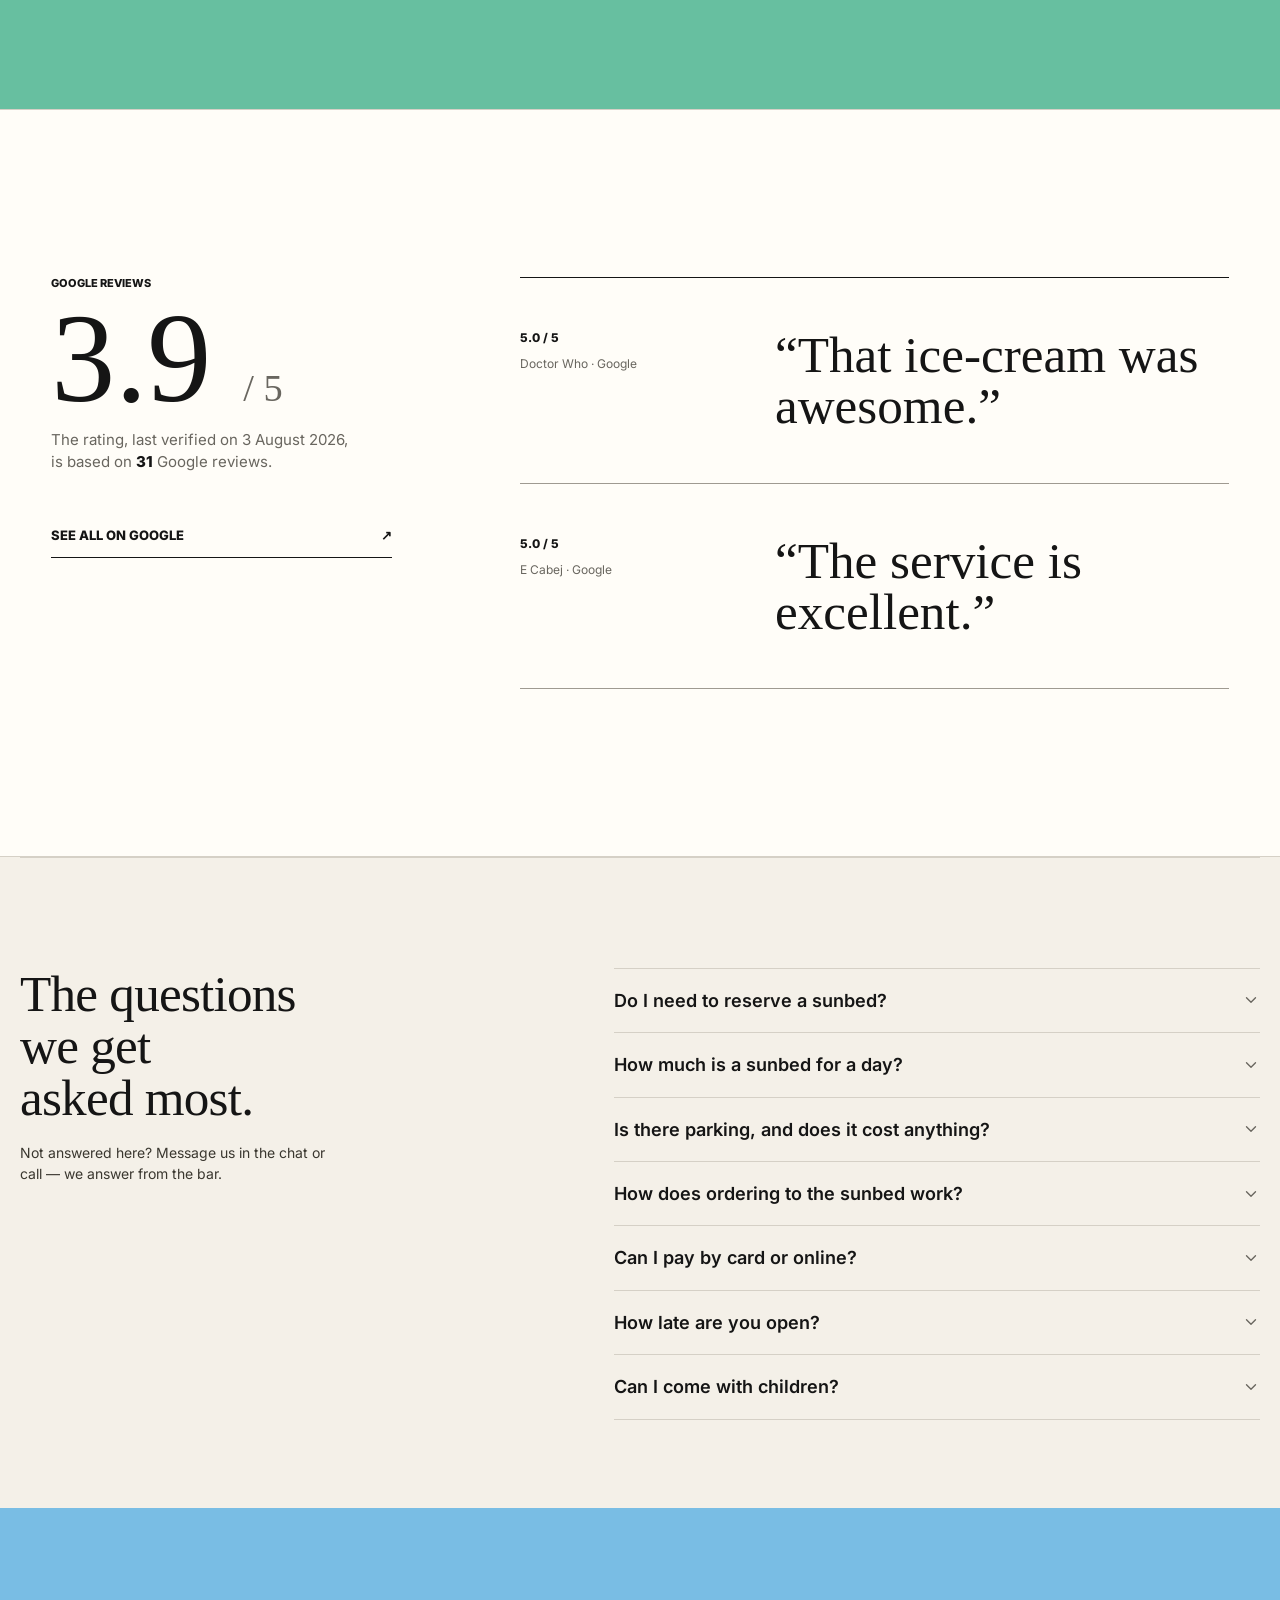
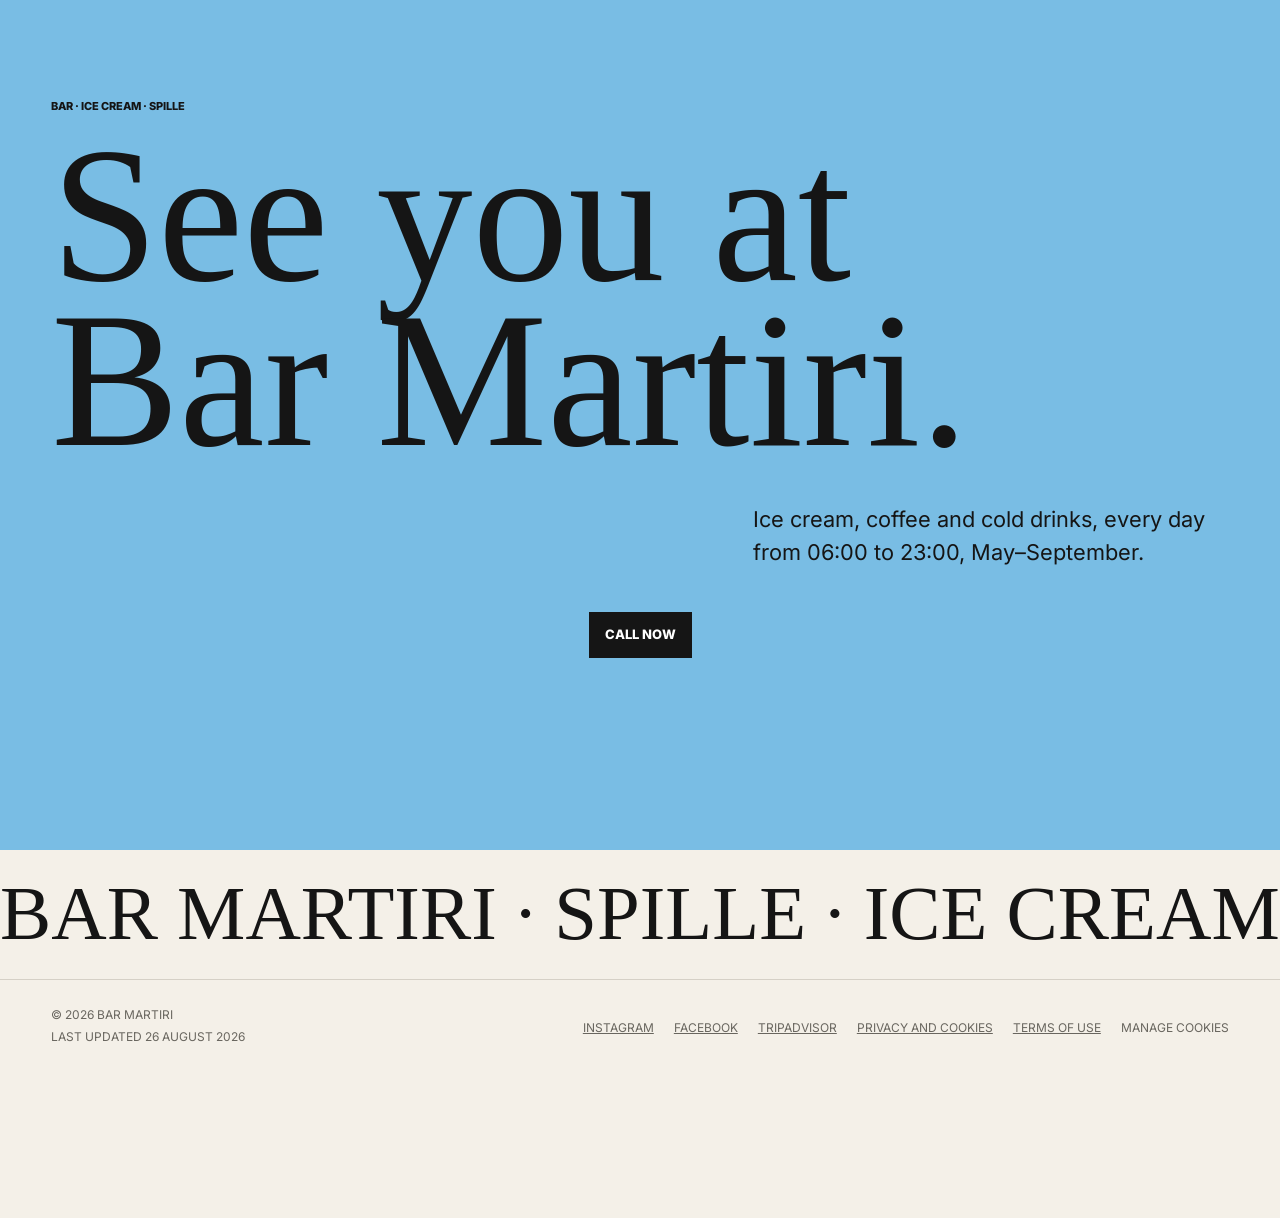
==== commit c8275ed9: "Rebuild the chat as a conversation, and finish the launch checklist The chat panel reserved a fixed " ====
--- a/en/index.html
+++ b/en/index.html
@@ -5,7 +5,7 @@
     <meta charset="utf-8">
     <meta name="viewport" content="width=device-width, initial-scale=1">
     <meta name="theme-color" content="#f4f0e8">
-    <meta name="color-scheme" content="light">
+    <meta name="color-scheme" content="light dark">
     <link rel="icon" href="/favicon.ico" sizes="48x48">
     <link rel="icon" href="assets/optimized/favicon-96.png" type="image/png" sizes="96x96">
     <link rel="apple-touch-icon" href="assets/optimized/apple-touch-icon.png">
@@ -174,6 +174,9 @@
   </head>
   <body>
     <a class="skip-link" href="/en/#main">Skip to content</a>
+    <!-- Decorative: the value is announced by nothing, because a reader who
+         cannot see it gains nothing from "37% of the page". -->
+    <div class="scroll-progress" data-scroll-progress aria-hidden="true"><span></span></div>
 
     <header class="site-header" aria-label="Site header">
       <div class="header-bar">
@@ -506,6 +509,83 @@
         <div class="gallery-grid" data-gallery-grid></div>
       </section>
 
+      <!-- Native <details>, not a scripted accordion: it opens with no JavaScript,
+           it is keyboard- and screen-reader-correct for free, and the browser's
+           find-in-page can open a closed answer to reveal a match. -->
+      <section class="faq-section" id="faq" aria-labelledby="faq-title">
+        <div class="faq-intro">
+          <h2 id="faq-title">The questions we get asked most.</h2>
+          <p class="faq-note">
+            Not answered here? Message us in the chat or call — we answer from the bar.
+          </p>
+        </div>
+        <div class="faq-list">
+          <details class="faq-item" name="faq">
+            <summary>
+              Do I need to reserve a sunbed?
+              <svg class="faq-chevron" aria-hidden="true" viewBox="0 0 24 24"><path d="m6 9 6 6 6-6"></path></svg>
+            </summary>
+            <p>
+              On weekdays no, you will find space without booking. For weekends and for August we suggest calling the day before. We take reservations by phone only.
+            </p>
+          </details>
+          <details class="faq-item" name="faq">
+            <summary>
+              How much is a sunbed for a day?
+              <svg class="faq-chevron" aria-hidden="true" viewBox="0 0 24 24"><path d="m6 9 6 6 6-6"></path></svg>
+            </summary>
+            <p>
+              The day rate is the one shown in the sunbed section of this page, and it includes the umbrella. We keep it updated, so the price on the site is always the price you pay on the beach.
+            </p>
+          </details>
+          <details class="faq-item" name="faq">
+            <summary>
+              Is there parking, and does it cost anything?
+              <svg class="faq-chevron" aria-hidden="true" viewBox="0 0 24 24"><path d="m6 9 6 6 6-6"></path></svg>
+            </summary>
+            <p>
+              Yes — parking is free for our guests, right in front of the bar on Rruga e Pishave.
+            </p>
+          </details>
+          <details class="faq-item" name="faq">
+            <summary>
+              How does ordering to the sunbed work?
+              <svg class="faq-chevron" aria-hidden="true" viewBox="0 0 24 24"><path d="m6 9 6 6 6-6"></path></svg>
+            </summary>
+            <p>
+              You pick from the menu, give your section, row and umbrella number — they are printed on your umbrella pole — and we bring it there, usually within 10 minutes. You pay on delivery, in person.
+            </p>
+          </details>
+          <details class="faq-item" name="faq">
+            <summary>
+              Can I pay by card or online?
+              <svg class="faq-chevron" aria-hidden="true" viewBox="0 0 24 24"><path d="m6 9 6 6 6-6"></path></svg>
+            </summary>
+            <p>
+              Orders from the site are paid on delivery. The site takes no online payments and never asks for card details.
+            </p>
+          </details>
+          <details class="faq-item" name="faq">
+            <summary>
+              How late are you open?
+              <svg class="faq-chevron" aria-hidden="true" viewBox="0 0 24 24"><path d="m6 9 6 6 6-6"></path></svg>
+            </summary>
+            <p>
+              Every day from 06:00 to 23:00, May to September. We read the chat within those hours.
+            </p>
+          </details>
+          <details class="faq-item" name="faq">
+            <summary>
+              Can I come with children?
+              <svg class="faq-chevron" aria-hidden="true" viewBox="0 0 24 24"><path d="m6 9 6 6 6-6"></path></svg>
+            </summary>
+            <p>
+              Of course. The sea here stays shallow for a long way out, and the fresh ice cream is exactly why most families stop with us.
+            </p>
+          </details>
+        </div>
+      </section>
+
       <section class="closing-section" id="information" aria-labelledby="closing-title">
         <p class="eyebrow">Bar · Ice Cream · Spille</p>
         <h2 id="closing-title">See you at<br>Bar Martiri.</h2>
@@ -522,12 +602,19 @@
         <span>BAR MARTIRI · SPILLE · ICE CREAM · COFFEE · SEA · </span>
       </div>
       <div class="footer-meta">
-        <p>© <span data-current-year></span> Bar Martiri</p>
+        <div class="footer-identity">
+          <p>© <span data-current-year></span> Bar Martiri</p>
+          <p class="footer-updated">
+            <span>Last updated</span>
+            <time datetime="2026-08-26">26 August 2026</time>
+          </p>
+        </div>
         <nav class="footer-links" aria-label="Other links">
           <a href="https://www.instagram.com/barmartiri/" target="_blank" rel="noreferrer">Instagram</a>
           <a href="https://www.facebook.com/MartiriBeach/" target="_blank" rel="noreferrer">Facebook</a>
           <a href="https://www.tripadvisor.com/Restaurant_Review-g19102012-d34595569-Reviews-Bar_Martiri-Spille_Tirana_County.html" target="_blank" rel="noreferrer">Tripadvisor</a>
           <a href="/en/privacy">Privacy and cookies</a>
+          <a href="/en/terms">Terms of use</a>
           <button type="button" data-cookie-settings>Manage cookies</button>
         </nav>
       </div>
@@ -687,6 +774,19 @@
             <div class="location-copy">
               <p class="eyebrow">Address</p>
               <h3>Bar Martiri<br>Rruga e Pishave, Spille<br>AL 2510, Shqipëri</h3>
+              <button
+                class="copy-button"
+                type="button"
+                data-copy="Bar Martiri, Rruga e Pishave, Spille, AL 2510, Shqipëri"
+              >
+                <svg class="copy-icon" aria-hidden="true" viewBox="0 0 24 24">
+                  <path d="M9 9h10v10H9zM5 15V5h10"></path>
+                </svg>
+                <svg class="copy-done" aria-hidden="true" viewBox="0 0 24 24">
+                  <path d="m4 12.5 5 5L20 6.5"></path>
+                </svg>
+                <span data-copy-label>Copy the address</span>
+              </button>
               <a
                 class="primary-link"
                 href="https://www.google.com/maps/search/?api=1&amp;query=Bar%20Martiri%2C%20Rruga%20e%20Pishave%20Spille%20AL%202510%2C%20Rruga%20e%20Pishave%2C%20Spille%2C%20Shqip%C3%ABri"
@@ -750,29 +850,101 @@
         aria-labelledby="chat-panel-title"
         hidden
       >
-        <header class="panel-header">
-          <div class="panel-title">
-            <p class="eyebrow">Message Bar Martiri</p>
-            <h2 id="chat-panel-title">Chat</h2>
+        <header class="panel-header chat-header">
+          <div class="chat-identity">
+            <span class="chat-mark" aria-hidden="true">BM</span>
+            <h2 id="chat-panel-title">Bar Martiri</h2>
           </div>
           <div class="panel-tools">
+            <div class="language-switcher panel-language-switcher" data-language-switcher>
+              <button type="button" class="language-toggle" data-language-toggle aria-haspopup="listbox" aria-expanded="false" aria-label="Change language">
+                <span class="language-flag" data-language-flag aria-hidden="true"></span>
+                <span data-language-code></span>
+                <svg class="language-chevron" aria-hidden="true" viewBox="0 0 24 24"><path d="m6 9 6 6 6-6"></path></svg>
+              </button>
+              <div class="language-menu" data-language-menu role="listbox" hidden>
+                <button type="button" role="option" data-language-switch="sq" aria-pressed="true">
+                  <span class="language-flag" aria-hidden="true">🇦🇱</span>Shqip
+                </button>
+                <button type="button" role="option" data-language-switch="it" aria-pressed="false">
+                  <span class="language-flag" aria-hidden="true">🇮🇹</span>Italiano
+                </button>
+                <button type="button" role="option" data-language-switch="en" aria-pressed="false">
+                  <span class="language-flag" aria-hidden="true">🇬🇧</span>English
+                </button>
+              </div>
+            </div>
             <button class="icon-button" type="button" data-panel-close aria-label="Close chat">
               <svg aria-hidden="true" viewBox="0 0 24 24">
                 <path d="M18 6 6 18M6 6l12 12"></path>
               </svg>
             </button>
           </div>
+          <p class="chat-presence" data-chat-presence>
+            <span class="chat-presence-dot" aria-hidden="true"></span>
+            <span data-chat-presence-text></span>
+          </p>
         </header>
         <div class="chat-page">
-          <div class="chat-messages" data-chat-messages></div>
-          <p class="chat-empty" data-chat-empty>Send us a message and we will reply as soon as we can.</p>
-          <input class="chat-name-input" data-chat-name-input type="text" maxlength="80" placeholder="Your name (optional)" autocomplete="name">
-          <form class="chat-composer" data-chat-form>
-            <input type="text" name="message" maxlength="1000" placeholder="Write a message..." autocomplete="off" required>
-            <button class="chat-composer-send" type="submit" aria-label="Send">
-              <svg aria-hidden="true" viewBox="0 0 24 24"><path d="M4 12h16M13 5l7 7-7 7"></path></svg>
+          <div class="chat-thread">
+            <div
+              class="chat-messages"
+              data-chat-messages
+              role="log"
+              aria-live="polite"
+              aria-relevant="additions"
+              aria-label="Your conversation with Bar Martiri"
+            ></div>
+            <div class="chat-intro" data-chat-empty>
+              <p class="chat-intro-lede">Write to us. We answer from the bar.</p>
+              <p class="chat-intro-note">
+                About sunbeds, prices, opening hours or anything else. The message reaches our phone.
+              </p>
+              <div class="chat-openers">
+                <button class="chat-opener" type="button" data-chat-opener>
+                  Any free sunbeds today?
+                </button>
+                <button class="chat-opener" type="button" data-chat-opener>
+                  How much is a sunbed for the day?
+                </button>
+                <button class="chat-opener" type="button" data-chat-opener>
+                  How late are you open?
+                </button>
+              </div>
+              <label class="chat-name-field">
+                <span>What should we call you?</span>
+                <input
+                  class="chat-name-input"
+                  data-chat-name-input
+                  type="text"
+                  maxlength="80"
+                  placeholder="e.g. Anna"
+                  autocomplete="name"
+                >
+              </label>
+            </div>
+            <button class="chat-jump" type="button" data-chat-jump hidden>
+              <svg aria-hidden="true" viewBox="0 0 24 24"><path d="M12 5v14M5 12l7 7 7-7"></path></svg>
+              <span data-chat-jump-text></span>
             </button>
-          </form>
+          </div>
+          <div class="chat-foot">
+            <p class="chat-error" data-chat-error role="alert" hidden></p>
+            <form class="chat-composer" data-chat-form>
+              <textarea
+                data-chat-input
+                name="message"
+                rows="1"
+                maxlength="1000"
+                placeholder="Write a message..."
+                autocomplete="off"
+                required
+              ></textarea>
+              <button class="chat-composer-send" type="submit" aria-label="Send" disabled>
+                <svg aria-hidden="true" viewBox="0 0 24 24"><path d="M4 12h16M13 5l7 7-7 7"></path></svg>
+              </button>
+            </form>
+          </div>
         </div>
       </section>
 
@@ -929,6 +1101,10 @@
         <path d="M9 10c0 3 2.5 5.5 5.5 5.5"></path>
       </svg>
     </a>
+
+    <button class="to-top" type="button" data-to-top aria-label="Back to top" hidden>
+      <svg aria-hidden="true" viewBox="0 0 24 24"><path d="M12 19V5M5 12l7-7 7 7"></path></svg>
+    </button>
 
     <nav class="bottom-dock" data-bottom-dock aria-label="Main navigation">
       <button
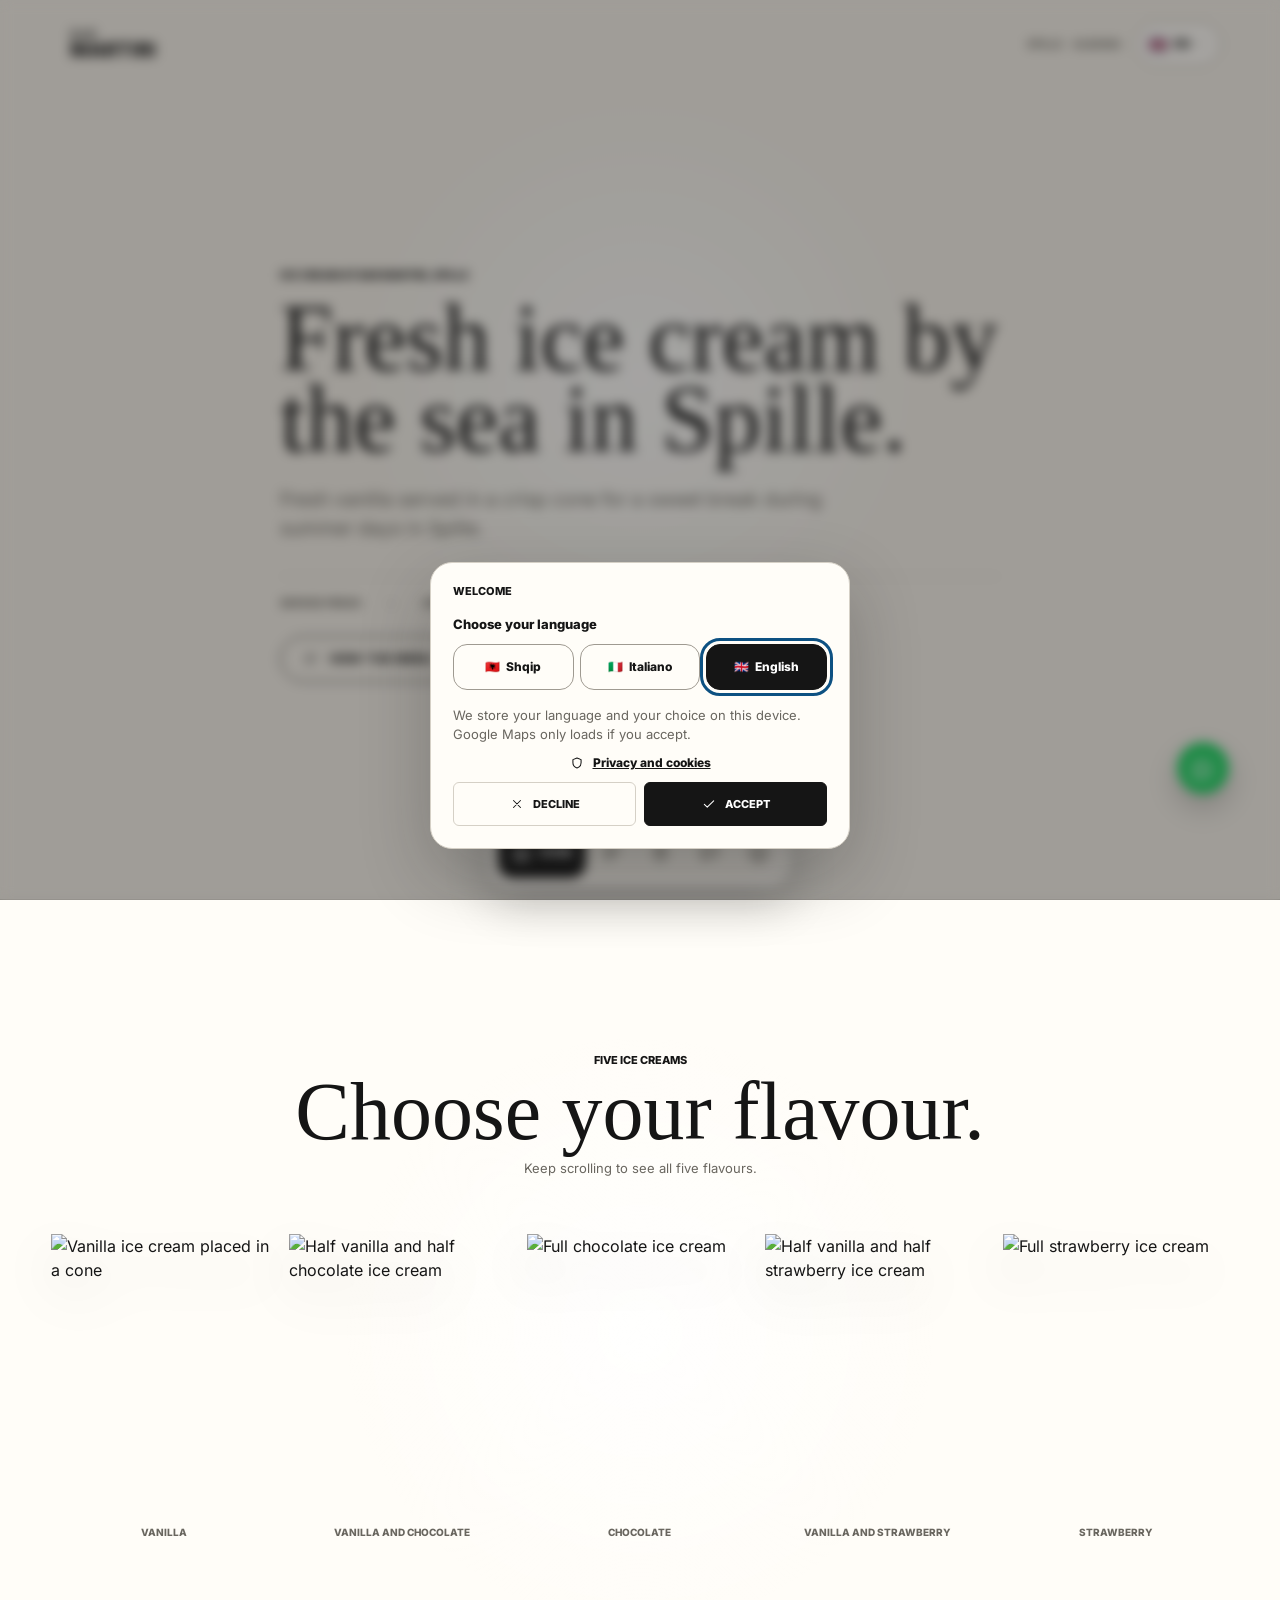
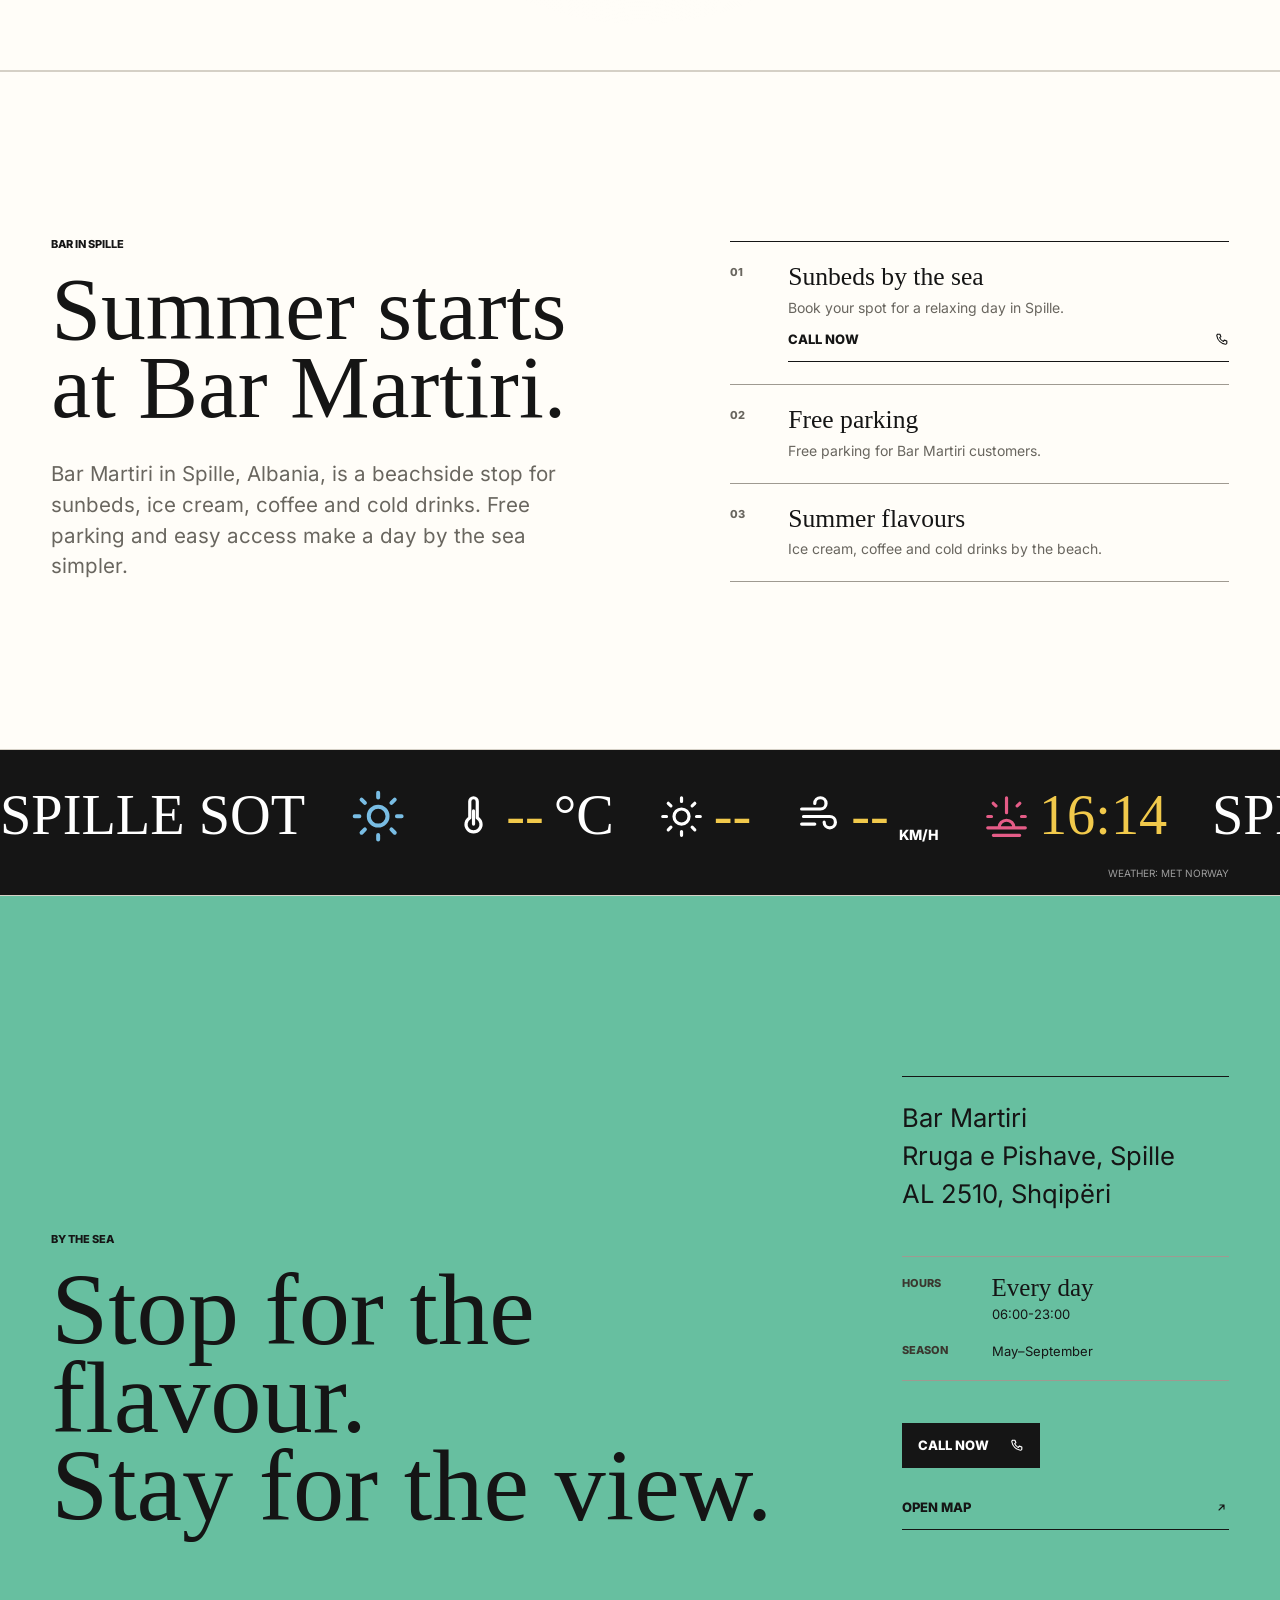
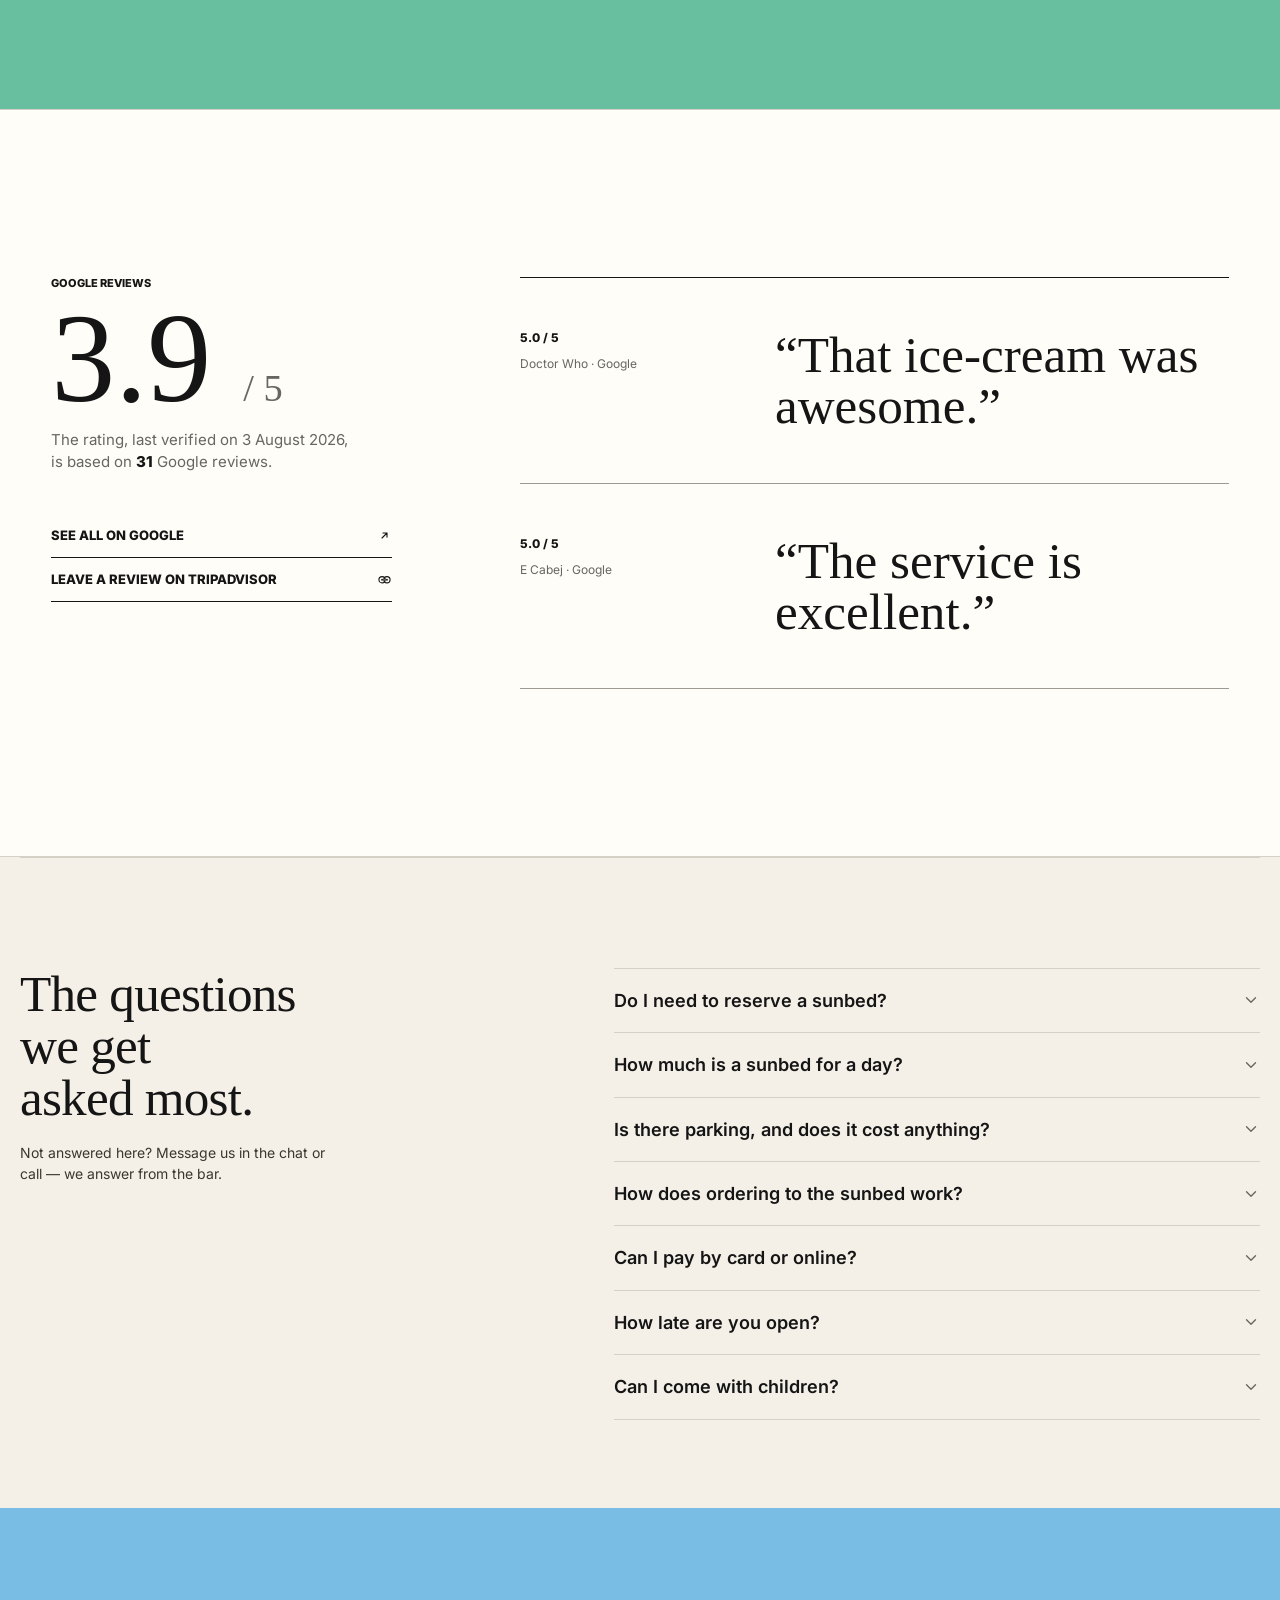
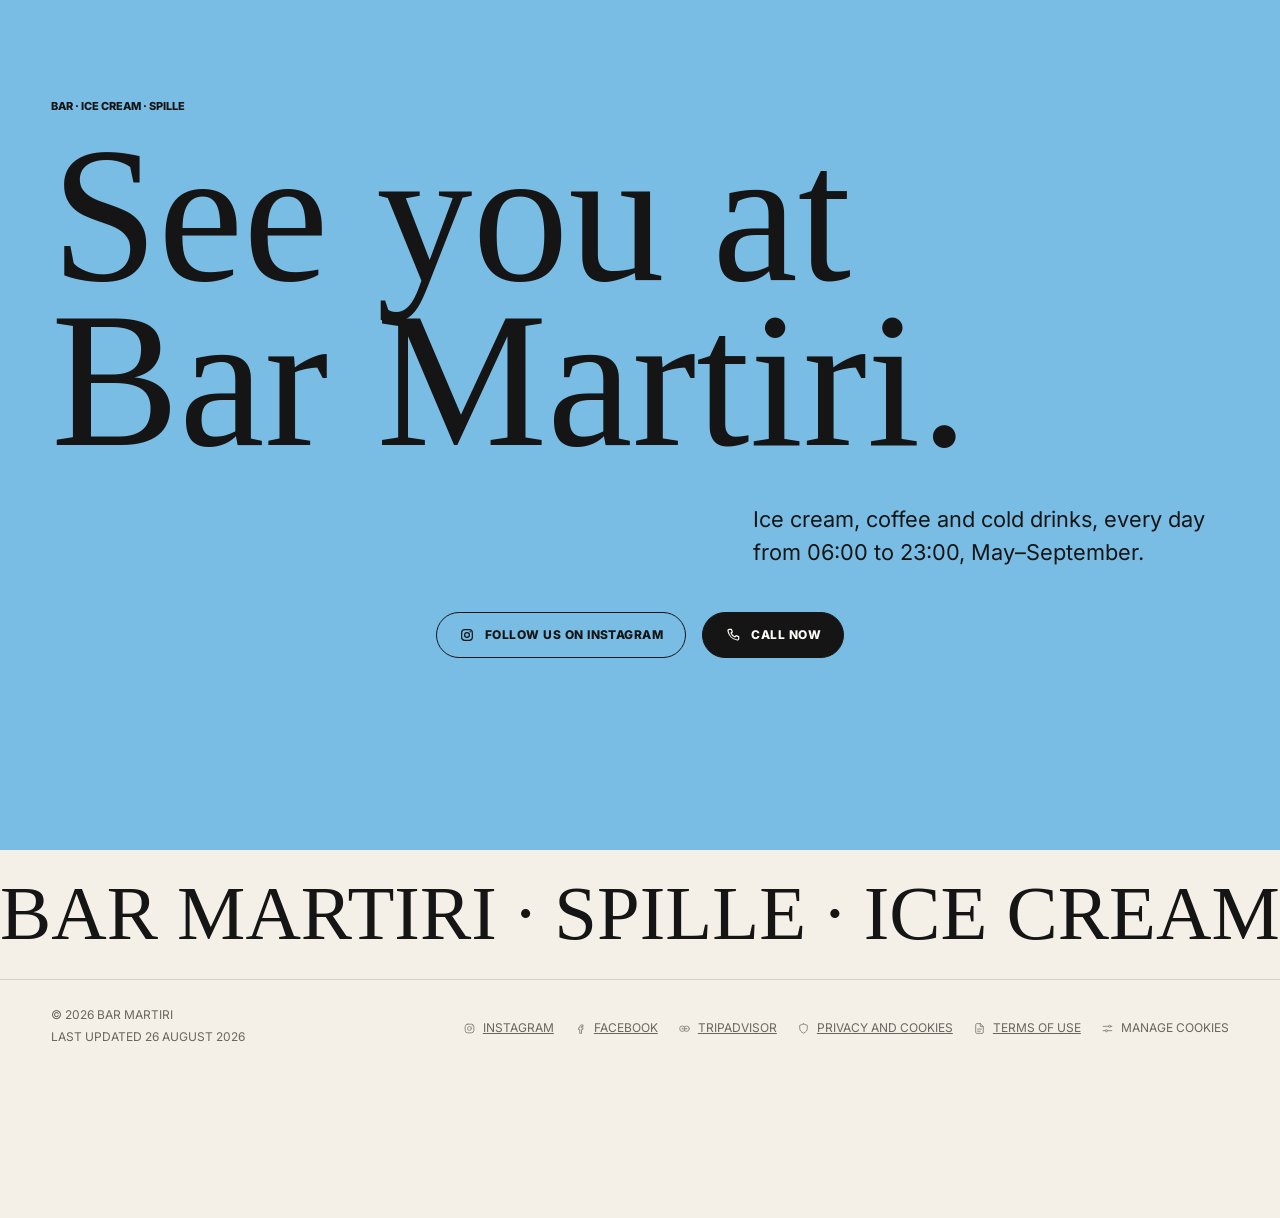
==== commit bd2606c0: "Show when the bar is typing, greet on arrival, and give every button an icon "Bar Martiri is typing"" ====
--- a/en/index.html
+++ b/en/index.html
@@ -173,6 +173,25 @@
     <link rel="stylesheet" href="styles.css">
   </head>
   <body>
+    <!-- aria-hidden and inert: it is a curtain, not content, and a screen
+         reader should be reading the page underneath it from the first frame.
+         It never locks scrolling, and styles.css gives it a keyframe that
+         removes it at 2.6s no matter what, so a JavaScript failure can never
+         leave a visitor staring at a cone they cannot get past. -->
+    <div class="boot" data-boot aria-hidden="true" inert>
+      <div class="boot-stage">
+        <svg class="boot-cone" viewBox="0 0 120 150" aria-hidden="true">
+          <circle class="boot-scoop boot-scoop--3" cx="60" cy="38" r="24"></circle>
+          <circle class="boot-scoop boot-scoop--2" cx="42" cy="58" r="24"></circle>
+          <circle class="boot-scoop boot-scoop--1" cx="78" cy="58" r="24"></circle>
+          <path class="boot-waffle" d="M32 74h56l-24 64a4 4 0 0 1-8 0L32 74Z"></path>
+          <path class="boot-waffle-lines" d="M40 88h40M46 102h28M52 116h16"></path>
+        </svg>
+        <p class="boot-wordmark"><span>Bar</span><strong>Martiri</strong></p>
+        <div class="boot-bar"><span></span></div>
+      </div>
+    </div>
+
     <a class="skip-link" href="/en/#main">Skip to content</a>
     <!-- Decorative: the value is announced by nothing, because a reader who
          cannot see it gains nothing from "37% of the page". -->
@@ -232,10 +251,10 @@
             <span>Crisp cone</span>
           </div>
           <div class="hero-actions">
-            <button class="hero-menu-link" type="button" data-hero-menu>
-              View the menu <span aria-hidden="true">↗</span>
+            <button class="pill-button pill-button--quiet" type="button" data-hero-menu>
+              <svg class="btn-icon" aria-hidden="true"><use href="#icon-menu"></use></svg>View the menu
             </button>
-            <a class="hero-call-link" href="tel:+355696116063">Call now</a>
+            <a class="pill-button" href="tel:+355696116063"><svg class="btn-icon" aria-hidden="true"><use href="#icon-phone"></use></svg>Call now</a>
           </div>
           <figure class="hero-figure" data-hero-photo hidden></figure>
         </div>
@@ -328,7 +347,7 @@
             <div>
               <strong>Sunbeds by the sea</strong>
               <p>Book your spot for a relaxing day in Spille.</p>
-              <a class="text-link" href="tel:+355696116063">Call now</a>
+              <a class="text-link" href="tel:+355696116063">Call now<svg class="btn-icon" aria-hidden="true"><use href="#icon-phone"></use></svg></a>
               <p class="service-price" data-sunbed-price hidden></p>
             </div>
           </li>
@@ -387,44 +406,44 @@
             <span class="weather-ticker-set">
               <strong>SPILLE SOT</strong>
               <span class="ticker-reading ticker-condition">
-                <svg class="ticker-icon"><use href="/en/#weather-icon-sun" data-ticker-condition-use></use></svg>
+                <svg class="ticker-icon"><use href="#weather-icon-sun" data-ticker-condition-use></use></svg>
               </span>
               <span class="ticker-reading">
-                <svg class="ticker-icon"><use href="/en/#weather-icon-thermometer"></use></svg>
+                <svg class="ticker-icon"><use href="#weather-icon-thermometer"></use></svg>
                 <b data-ticker-temp>--</b>°C
               </span>
               <span class="ticker-reading">
-                <svg class="ticker-icon"><use href="/en/#weather-icon-sun"></use></svg>
+                <svg class="ticker-icon"><use href="#weather-icon-sun"></use></svg>
                 <b data-ticker-uv>--</b>
               </span>
               <span class="ticker-reading">
-                <svg class="ticker-icon"><use href="/en/#weather-icon-wind"></use></svg>
+                <svg class="ticker-icon"><use href="#weather-icon-wind"></use></svg>
                 <b data-ticker-wind>--</b><small>km/h</small>
               </span>
               <span class="ticker-reading">
-                <svg class="ticker-icon ticker-icon--sunset"><use href="/en/#weather-icon-sunset"></use></svg>
+                <svg class="ticker-icon ticker-icon--sunset"><use href="#weather-icon-sunset"></use></svg>
                 <b data-ticker-sunset>--:--</b>
               </span>
             </span>
             <span class="weather-ticker-set">
               <strong>SPILLE SOT</strong>
               <span class="ticker-reading ticker-condition">
-                <svg class="ticker-icon"><use href="/en/#weather-icon-sun" data-ticker-condition-use></use></svg>
+                <svg class="ticker-icon"><use href="#weather-icon-sun" data-ticker-condition-use></use></svg>
               </span>
               <span class="ticker-reading">
-                <svg class="ticker-icon"><use href="/en/#weather-icon-thermometer"></use></svg>
+                <svg class="ticker-icon"><use href="#weather-icon-thermometer"></use></svg>
                 <b data-ticker-temp>--</b>°C
               </span>
               <span class="ticker-reading">
-                <svg class="ticker-icon"><use href="/en/#weather-icon-sun"></use></svg>
+                <svg class="ticker-icon"><use href="#weather-icon-sun"></use></svg>
                 <b data-ticker-uv>--</b>
               </span>
               <span class="ticker-reading">
-                <svg class="ticker-icon"><use href="/en/#weather-icon-wind"></use></svg>
+                <svg class="ticker-icon"><use href="#weather-icon-wind"></use></svg>
                 <b data-ticker-wind>--</b><small>km/h</small>
               </span>
               <span class="ticker-reading">
-                <svg class="ticker-icon ticker-icon--sunset"><use href="/en/#weather-icon-sunset"></use></svg>
+                <svg class="ticker-icon ticker-icon--sunset"><use href="#weather-icon-sunset"></use></svg>
                 <b data-ticker-sunset>--:--</b>
               </span>
             </span>
@@ -451,7 +470,7 @@
             <dt>Season</dt>
             <dd><span>May–September</span></dd>
           </dl>
-          <a class="primary-link visit-call" href="tel:+355696116063">Call now</a>
+          <a class="primary-link visit-call" href="tel:+355696116063">Call now<svg class="btn-icon" aria-hidden="true"><use href="#icon-phone"></use></svg></a>
           <a
             class="text-link"
             href="https://www.google.com/maps/search/?api=1&amp;query=Bar%20Martiri%2C%20Rruga%20e%20Pishave%20Spille%20AL%202510%2C%20Rruga%20e%20Pishave%2C%20Spille%2C%20Shqip%C3%ABri"
@@ -459,7 +478,7 @@
             rel="noreferrer"
           >
             Open map
-            <span aria-hidden="true">↗</span>
+           <svg class="btn-icon" aria-hidden="true"><use href="#icon-arrow-out"></use></svg>
           </a>
         </div>
       </section>
@@ -476,7 +495,11 @@
             rel="noreferrer"
           >
             See all on Google
-            <span aria-hidden="true">↗</span>
+           <svg class="btn-icon" aria-hidden="true"><use href="#icon-arrow-out"></use></svg>
+          </a>
+          <a class="text-link" href="https://www.tripadvisor.com/Restaurant_Review-g19102012-d34595569-Reviews-Bar_Martiri-Spille_Tirana_County.html" target="_blank" rel="noreferrer">
+            Leave a review on Tripadvisor
+           <svg class="btn-icon" aria-hidden="true"><use href="#icon-tripadvisor"></use></svg>
           </a>
         </div>
         <div class="reviews-list">
@@ -591,7 +614,8 @@
         <h2 id="closing-title">See you at<br>Bar Martiri.</h2>
         <p class="closing-note">Ice cream, coffee and cold drinks, every day from 06:00 to 23:00, May–September.</p>
         <div class="closing-actions">
-          <a class="primary-link" href="tel:+355696116063">Call now</a>
+          <a class="pill-button pill-button--quiet" href="https://www.instagram.com/barmartiri/" target="_blank" rel="noreferrer"><svg class="btn-icon" aria-hidden="true"><use href="#icon-instagram"></use></svg>Follow us on Instagram</a>
+          <a class="pill-button" href="tel:+355696116063"><svg class="btn-icon" aria-hidden="true"><use href="#icon-phone"></use></svg>Call now</a>
         </div>
       </section>
     </main>
@@ -610,17 +634,68 @@
           </p>
         </div>
         <nav class="footer-links" aria-label="Other links">
-          <a href="https://www.instagram.com/barmartiri/" target="_blank" rel="noreferrer">Instagram</a>
-          <a href="https://www.facebook.com/MartiriBeach/" target="_blank" rel="noreferrer">Facebook</a>
-          <a href="https://www.tripadvisor.com/Restaurant_Review-g19102012-d34595569-Reviews-Bar_Martiri-Spille_Tirana_County.html" target="_blank" rel="noreferrer">Tripadvisor</a>
-          <a href="/en/privacy">Privacy and cookies</a>
-          <a href="/en/terms">Terms of use</a>
-          <button type="button" data-cookie-settings>Manage cookies</button>
+          <a href="https://www.instagram.com/barmartiri/" target="_blank" rel="noreferrer"><svg class="btn-icon" aria-hidden="true"><use href="#icon-instagram"></use></svg>Instagram</a>
+          <a href="https://www.facebook.com/MartiriBeach/" target="_blank" rel="noreferrer"><svg class="btn-icon" aria-hidden="true"><use href="#icon-facebook"></use></svg>Facebook</a>
+          <a href="https://www.tripadvisor.com/Restaurant_Review-g19102012-d34595569-Reviews-Bar_Martiri-Spille_Tirana_County.html" target="_blank" rel="noreferrer"><svg class="btn-icon" aria-hidden="true"><use href="#icon-tripadvisor"></use></svg>Tripadvisor</a>
+          <a href="/en/privacy"><svg class="btn-icon" aria-hidden="true"><use href="#icon-shield"></use></svg>Privacy and cookies</a>
+          <a href="/en/terms"><svg class="btn-icon" aria-hidden="true"><use href="#icon-doc"></use></svg>Terms of use</a>
+          <button type="button" data-cookie-settings><svg class="btn-icon" aria-hidden="true"><use href="#icon-sliders"></use></svg>Manage cookies</button>
         </nav>
       </div>
     </footer>
 
     <svg class="icon-sprite-defs" aria-hidden="true">
+      <symbol id="icon-instagram" viewBox="0 0 24 24">
+        <rect x="4" y="4" width="16" height="16" rx="4.6"></rect><circle cx="12" cy="12" r="3.6"></circle><circle cx="16.9" cy="7.1" r="1" fill="currentColor" stroke="none"></circle>
+      </symbol>
+      <!-- The Tripadvisor eye motif, and only that. The brow and the beak are
+           what the mark is missing here on purpose: at the 13-15px this icon
+           actually renders at they close up against the eye rings and the whole
+           thing becomes a dark blob. Tested at 64/16/15/13 against a stroked
+           full owl and a filled knockout version -- this is the one that still
+           reads as two eyes at 13px. -->
+      <symbol id="icon-tripadvisor" viewBox="0 0 24 24">
+        <circle cx="8.1" cy="12.4" r="5"></circle>
+        <circle cx="15.9" cy="12.4" r="5"></circle>
+        <circle cx="8.1" cy="12.4" r="1.5" fill="currentColor" stroke="none"></circle>
+        <circle cx="15.9" cy="12.4" r="1.5" fill="currentColor" stroke="none"></circle>
+      </symbol>
+      <symbol id="icon-facebook" viewBox="0 0 24 24">
+        <path d="M14.5 8.5h2.2V5.4h-2.5c-2.3 0-3.6 1.4-3.6 3.7v1.7H8.4v3.1h2.2V21h3.3v-7.1h2.4l.4-3.1h-2.8V9.4c0-.6.2-.9.6-.9Z"></path>
+      </symbol>
+      <symbol id="icon-doc" viewBox="0 0 24 24">
+        <path d="M13.5 3H7a2 2 0 0 0-2 2v14a2 2 0 0 0 2 2h10a2 2 0 0 0 2-2V8.5L13.5 3Z"></path><path d="M13.5 3v5.5H19M8.5 13h7M8.5 17h5"></path>
+      </symbol>
+      <symbol id="icon-phone" viewBox="0 0 24 24">
+        <path d="M6.5 3.5h3l1.5 4-2 1.5a11 11 0 0 0 6 6L16.5 13l4 1.5v3a2 2 0 0 1-2.2 2A16.5 16.5 0 0 1 4.5 5.7 2 2 0 0 1 6.5 3.5Z"></path>
+      </symbol>
+      <symbol id="icon-menu" viewBox="0 0 24 24">
+        <path d="M4 6h16M4 12h16M4 18h10"></path>
+      </symbol>
+      <symbol id="icon-arrow-out" viewBox="0 0 24 24">
+        <path d="M8 16 16 8M9.5 8H16v6.5"></path>
+      </symbol>
+      <symbol id="icon-map" viewBox="0 0 24 24">
+        <path d="M9 4 3 6.5v13L9 17l6 2.5 6-2.5v-13L15 6.5 9 4Z"></path><path d="M9 4v13M15 6.5v13"></path>
+      </symbol>
+      <symbol id="icon-check" viewBox="0 0 24 24">
+        <path d="m4 12.5 5 5L20 6.5"></path>
+      </symbol>
+      <symbol id="icon-x" viewBox="0 0 24 24">
+        <path d="M18 6 6 18M6 6l12 12"></path>
+      </symbol>
+      <symbol id="icon-sliders" viewBox="0 0 24 24">
+        <path d="M4 8h10M18 8h2M4 16h4M12 16h8"></path><circle cx="16" cy="8" r="2"></circle><circle cx="10" cy="16" r="2"></circle>
+      </symbol>
+      <symbol id="icon-bag" viewBox="0 0 24 24">
+        <path d="M6 8h12l-1.2 10.2a2 2 0 0 1-2 1.8H9.2a2 2 0 0 1-2-1.8L6 8Z"></path><path d="M9 8a3 3 0 0 1 6 0"></path>
+      </symbol>
+      <symbol id="icon-plus" viewBox="0 0 24 24">
+        <path d="M12 5v14M5 12h14"></path>
+      </symbol>
+      <symbol id="icon-shield" viewBox="0 0 24 24">
+        <path d="M12 3.5 5 6.2v5.3c0 4.3 2.9 7.6 7 9 4.1-1.4 7-4.7 7-9V6.2L12 3.5Z"></path>
+      </symbol>
       <symbol id="category-icon-icecreams" viewBox="0 0 24 24">
         <path d="M9 10a3 3 0 0 1 6 0"></path>
         <path d="M9 10h6l-1.6 9.3a.9.9 0 0 1-.9.7h-.6a.9.9 0 0 1-.9-.7L9 10Z"></path>
@@ -761,7 +836,7 @@
                   <circle cx="12" cy="10" r="2.5"></circle>
                 </svg>
                 <p>The map loads only when you request it.</p>
-                <button class="secondary-button" type="button" data-load-map>Load Google Maps</button>
+                <button class="secondary-button" type="button" data-load-map><svg class="btn-icon" aria-hidden="true"><use href="#icon-map"></use></svg>Load Google Maps</button>
               </div>
               <iframe
                 title="Map of Bar Martiri in Spille"
@@ -794,7 +869,7 @@
                 rel="noreferrer"
               >
                 Get directions
-                <span aria-hidden="true">↗</span>
+               <svg class="btn-icon" aria-hidden="true"><use href="#icon-arrow-out"></use></svg>
               </a>
             </div>
           </div>
@@ -826,18 +901,22 @@
               <h3>Book by phone</h3>
             </div>
             <a class="reservation-phone" href="tel:+355696116063">
+              <svg class="btn-icon" aria-hidden="true"><use href="#icon-phone"></use></svg>
               <span>Call now</span>
               <strong>+355 69 611 6063</strong>
             </a>
           </div>
           <div class="info-links">
             <a href="https://www.instagram.com/barmartiri/" target="_blank" rel="noreferrer">
-              Instagram <strong>@barmartiri ↗</strong>
+              Instagram <strong>@barmartiri<svg class="btn-icon" aria-hidden="true"><use href="#icon-arrow-out"></use></svg></strong>
             </a>
             <a href="https://www.facebook.com/MartiriBeach/" target="_blank" rel="noreferrer">
-              Facebook <strong>Bar Martiri ↗</strong>
+              Facebook <strong>Bar Martiri<svg class="btn-icon" aria-hidden="true"><use href="#icon-arrow-out"></use></svg></strong>
             </a>
-            <button type="button" data-cookie-settings>Cookie preferences</button>
+            <a href="https://www.tripadvisor.com/Restaurant_Review-g19102012-d34595569-Reviews-Bar_Martiri-Spille_Tirana_County.html" target="_blank" rel="noreferrer">
+              Tripadvisor <strong>Leave a review<svg class="btn-icon" aria-hidden="true"><use href="#icon-tripadvisor"></use></svg></strong>
+            </a>
+            <button type="button" data-cookie-settings><svg class="btn-icon" aria-hidden="true"><use href="#icon-sliders"></use></svg>Cookie preferences</button>
           </div>
         </div>
       </section>
@@ -990,7 +1069,7 @@
         <div class="basket-body">
           <div class="basket-items" data-basket-items></div>
           <p class="basket-empty" data-basket-empty>Your basket is empty.</p>
-          <button class="text-link" type="button" data-basket-browse>View the menu</button>
+          <button class="text-link" type="button" data-basket-browse>View the menu<svg class="btn-icon" aria-hidden="true"><use href="#icon-menu"></use></svg></button>
 
           <div class="basket-summary" data-basket-summary hidden>
             <div class="basket-total-row">
@@ -1035,14 +1114,22 @@
                 <input name="note" type="text" maxlength="120">
               </label>
               <p class="form-error" data-checkout-error role="alert"></p>
-              <button class="primary-button" type="submit" data-place-order>Place order</button>
+              <button class="primary-button" type="submit" data-place-order><svg class="btn-icon" aria-hidden="true"><use href="#icon-bag"></use></svg>Place order</button>
             </form>
           </div>
 
-          <div class="basket-status" data-basket-status hidden>
+          <div class="basket-status" data-basket-status data-order-status="pending" hidden>
+            <!-- pathLength="1" on every shape so one stroke-dasharray pair can
+                 draw a circle, a tick and a cross of three different real
+                 lengths. Decorative: the headline above already says which. -->
+            <svg class="status-mark" aria-hidden="true" viewBox="0 0 32 32">
+              <circle cx="16" cy="16" r="14" pathLength="1"></circle>
+              <path class="status-mark-tick" d="m10 16.6 4.3 4.3L22.2 12.4" pathLength="1"></path>
+              <path class="status-mark-cross" d="m11.2 11.2 9.6 9.6M20.8 11.2l-9.6 9.6" pathLength="1"></path>
+            </svg>
             <p class="basket-status-headline" data-basket-status-headline></p>
             <p class="basket-status-detail" data-basket-status-detail></p>
-            <button class="secondary-button" type="button" data-basket-new-order hidden>New order</button>
+            <button class="secondary-button" type="button" data-basket-new-order hidden><svg class="btn-icon" aria-hidden="true"><use href="#icon-plus"></use></svg>New order</button>
           </div>
         </div>
       </section>
@@ -1077,12 +1164,12 @@
         <p id="cookie-description">
           We store your language and your choice on this device. Google Maps only loads if you accept.
         </p>
-        <a class="welcome-terms" href="/en/privacy">Privacy and cookies</a>
+        <a class="welcome-terms" href="/en/privacy"><svg class="btn-icon" aria-hidden="true"><use href="#icon-shield"></use></svg>Privacy and cookies</a>
         <div class="cookie-actions">
           <button class="cookie-button cookie-button--quiet" type="button" data-cookie-choice="essential">
-            Decline
+            <svg class="btn-icon" aria-hidden="true"><use href="#icon-x"></use></svg>Decline
           </button>
-          <button class="cookie-button" type="button" data-cookie-choice="all">Accept</button>
+          <button class="cookie-button" type="button" data-cookie-choice="all"><svg class="btn-icon" aria-hidden="true"><use href="#icon-check"></use></svg>Accept</button>
         </div>
       </div>
     </div>
